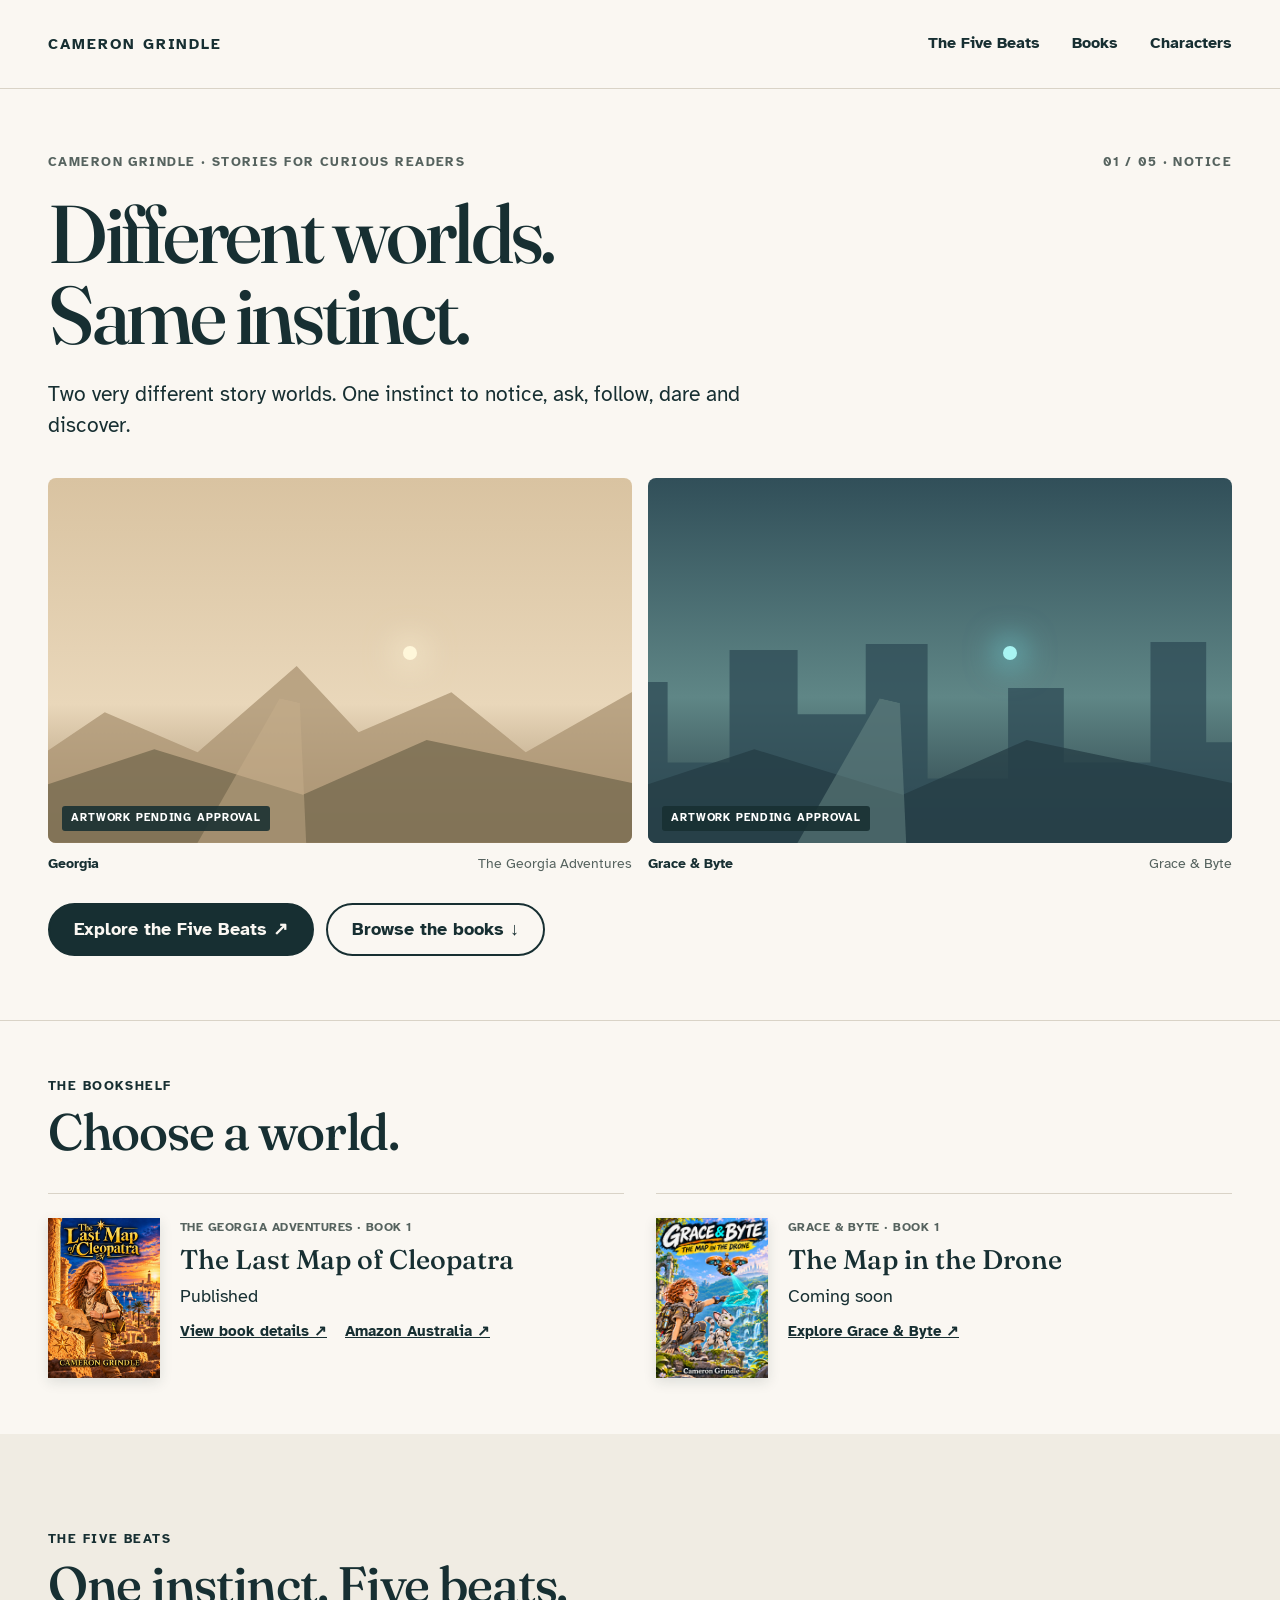
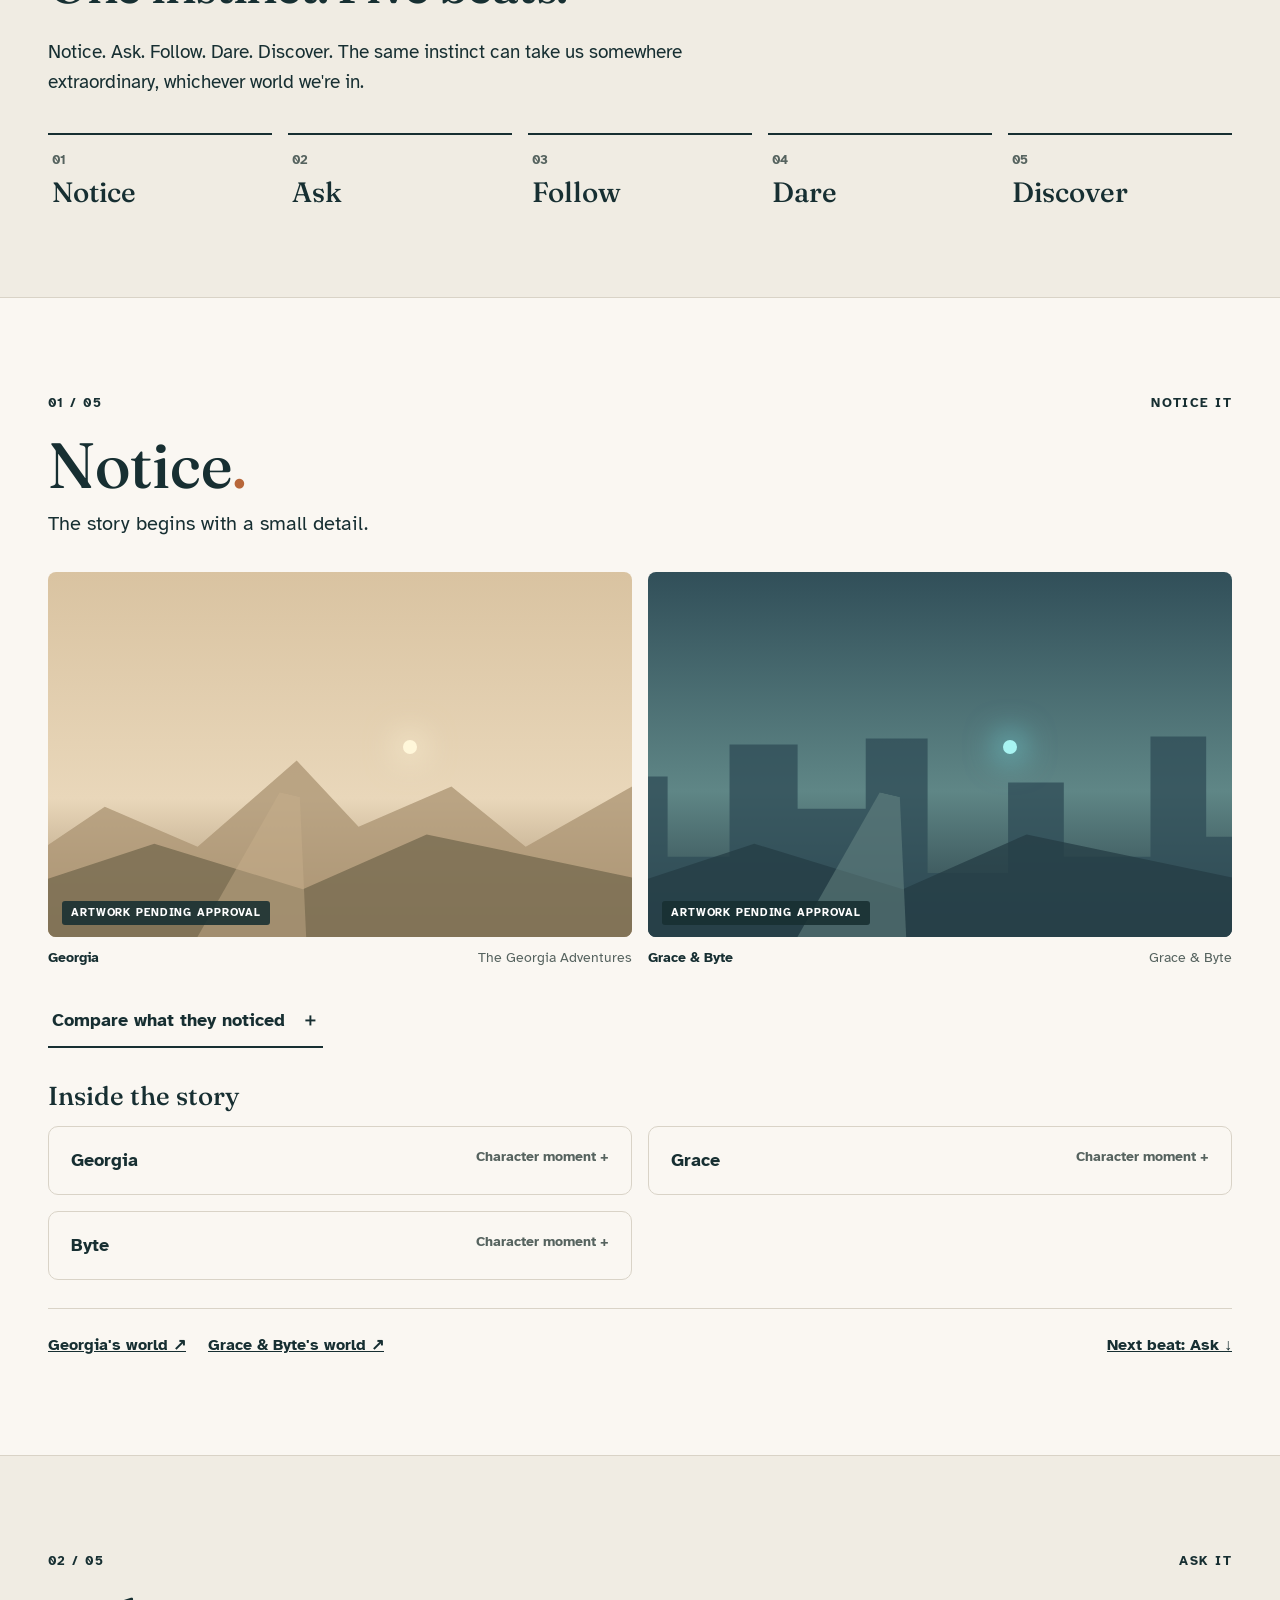
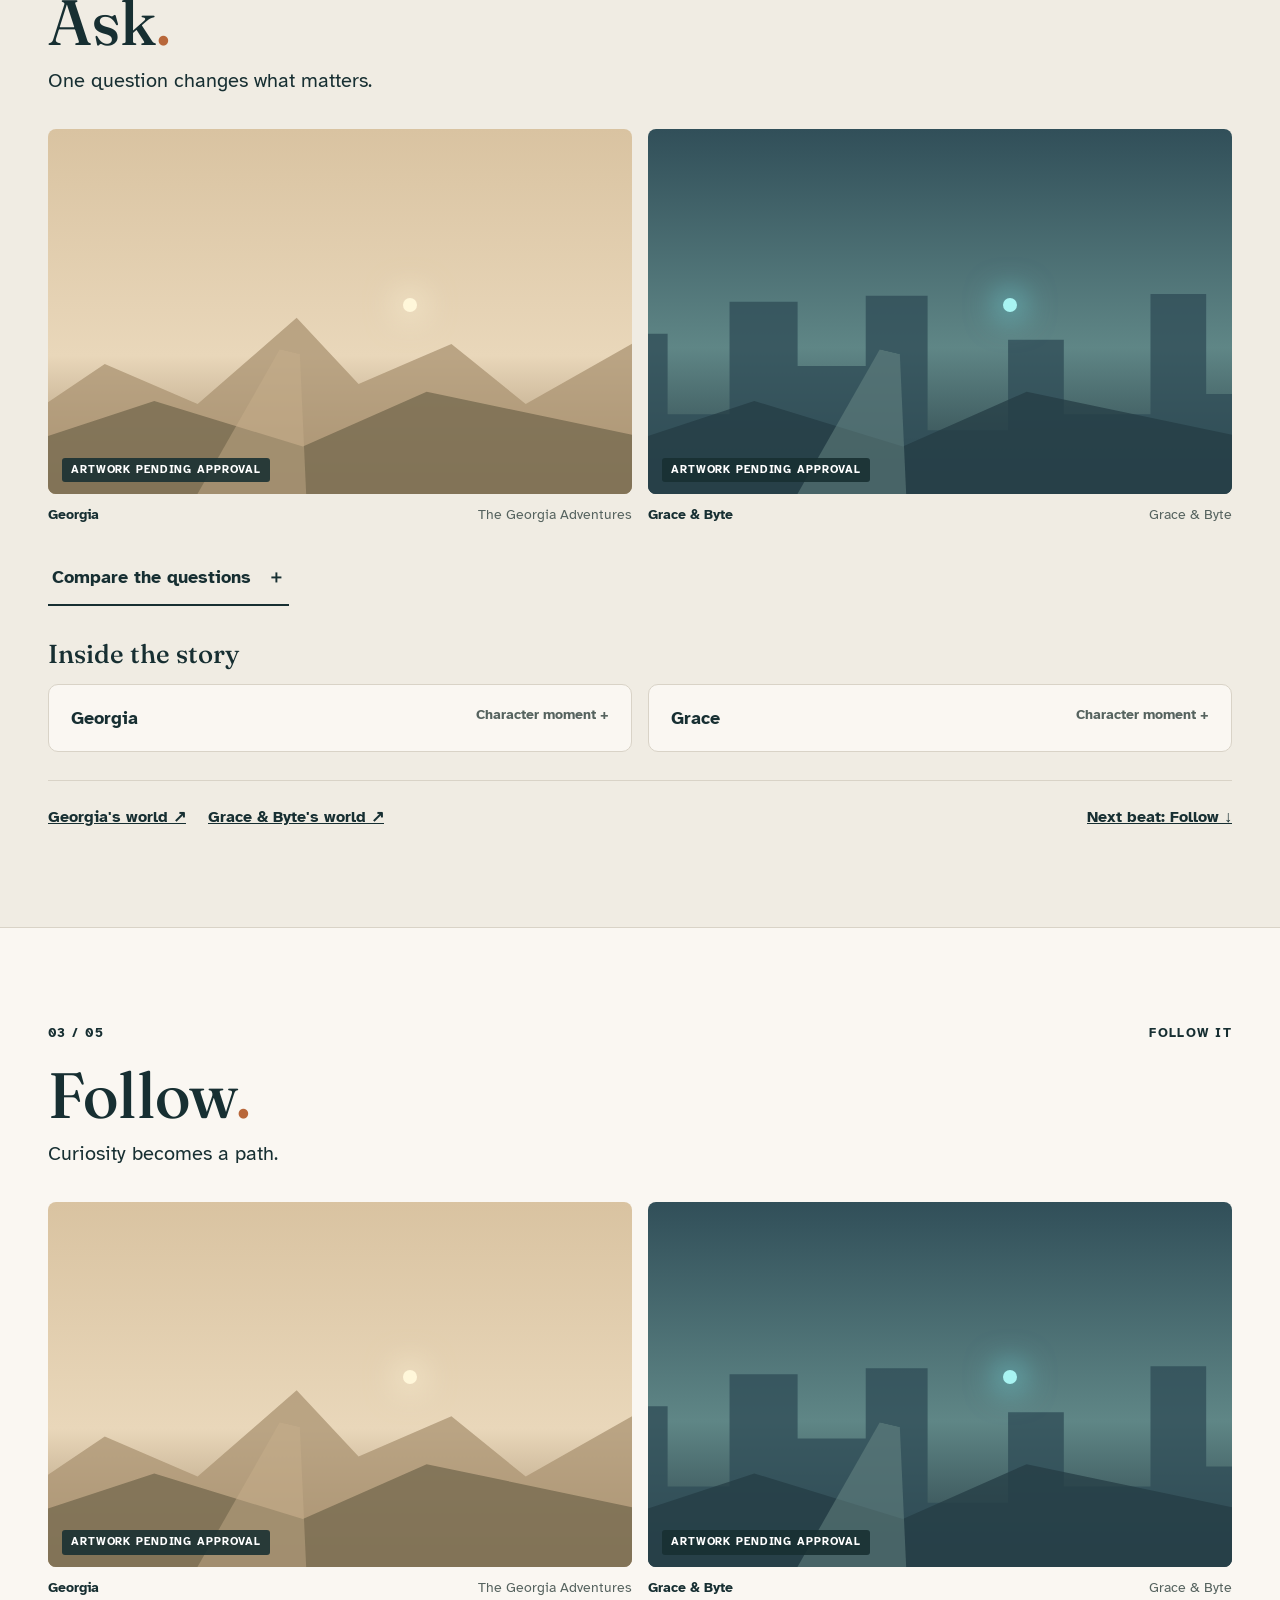
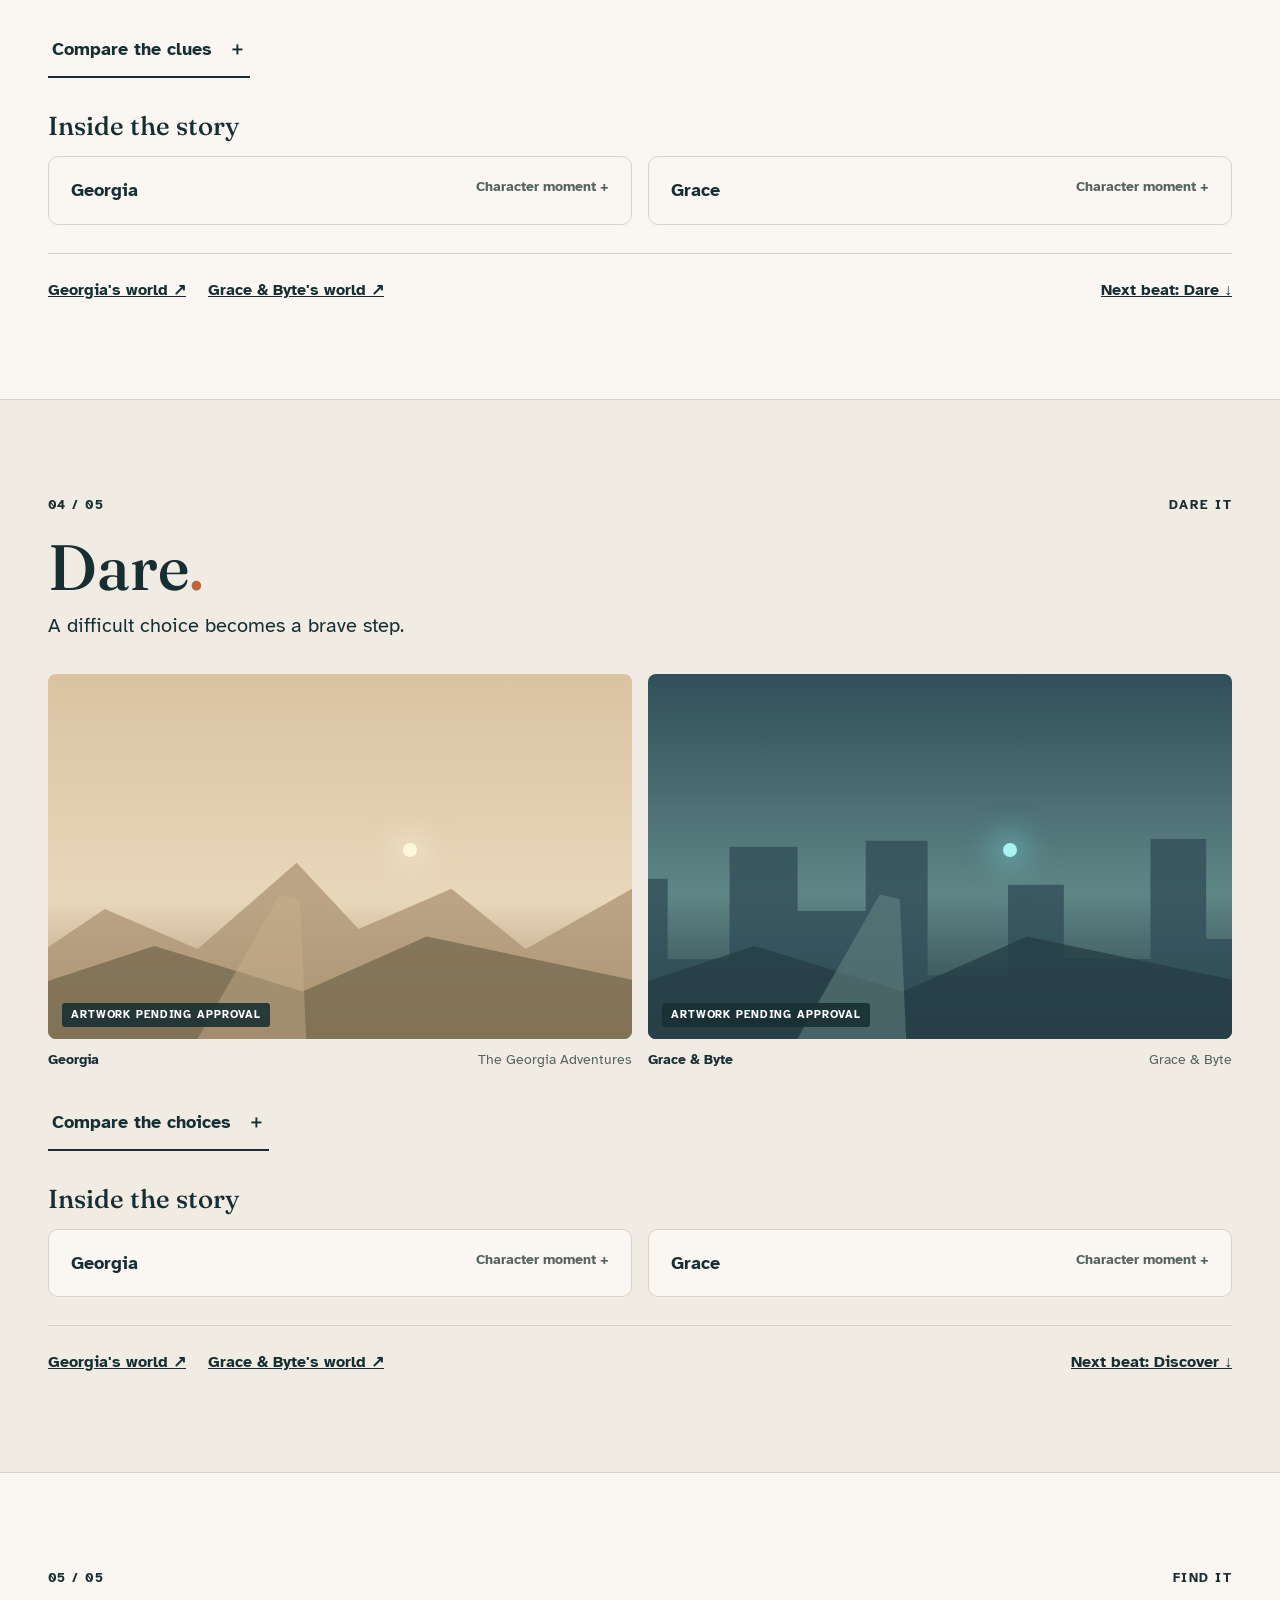
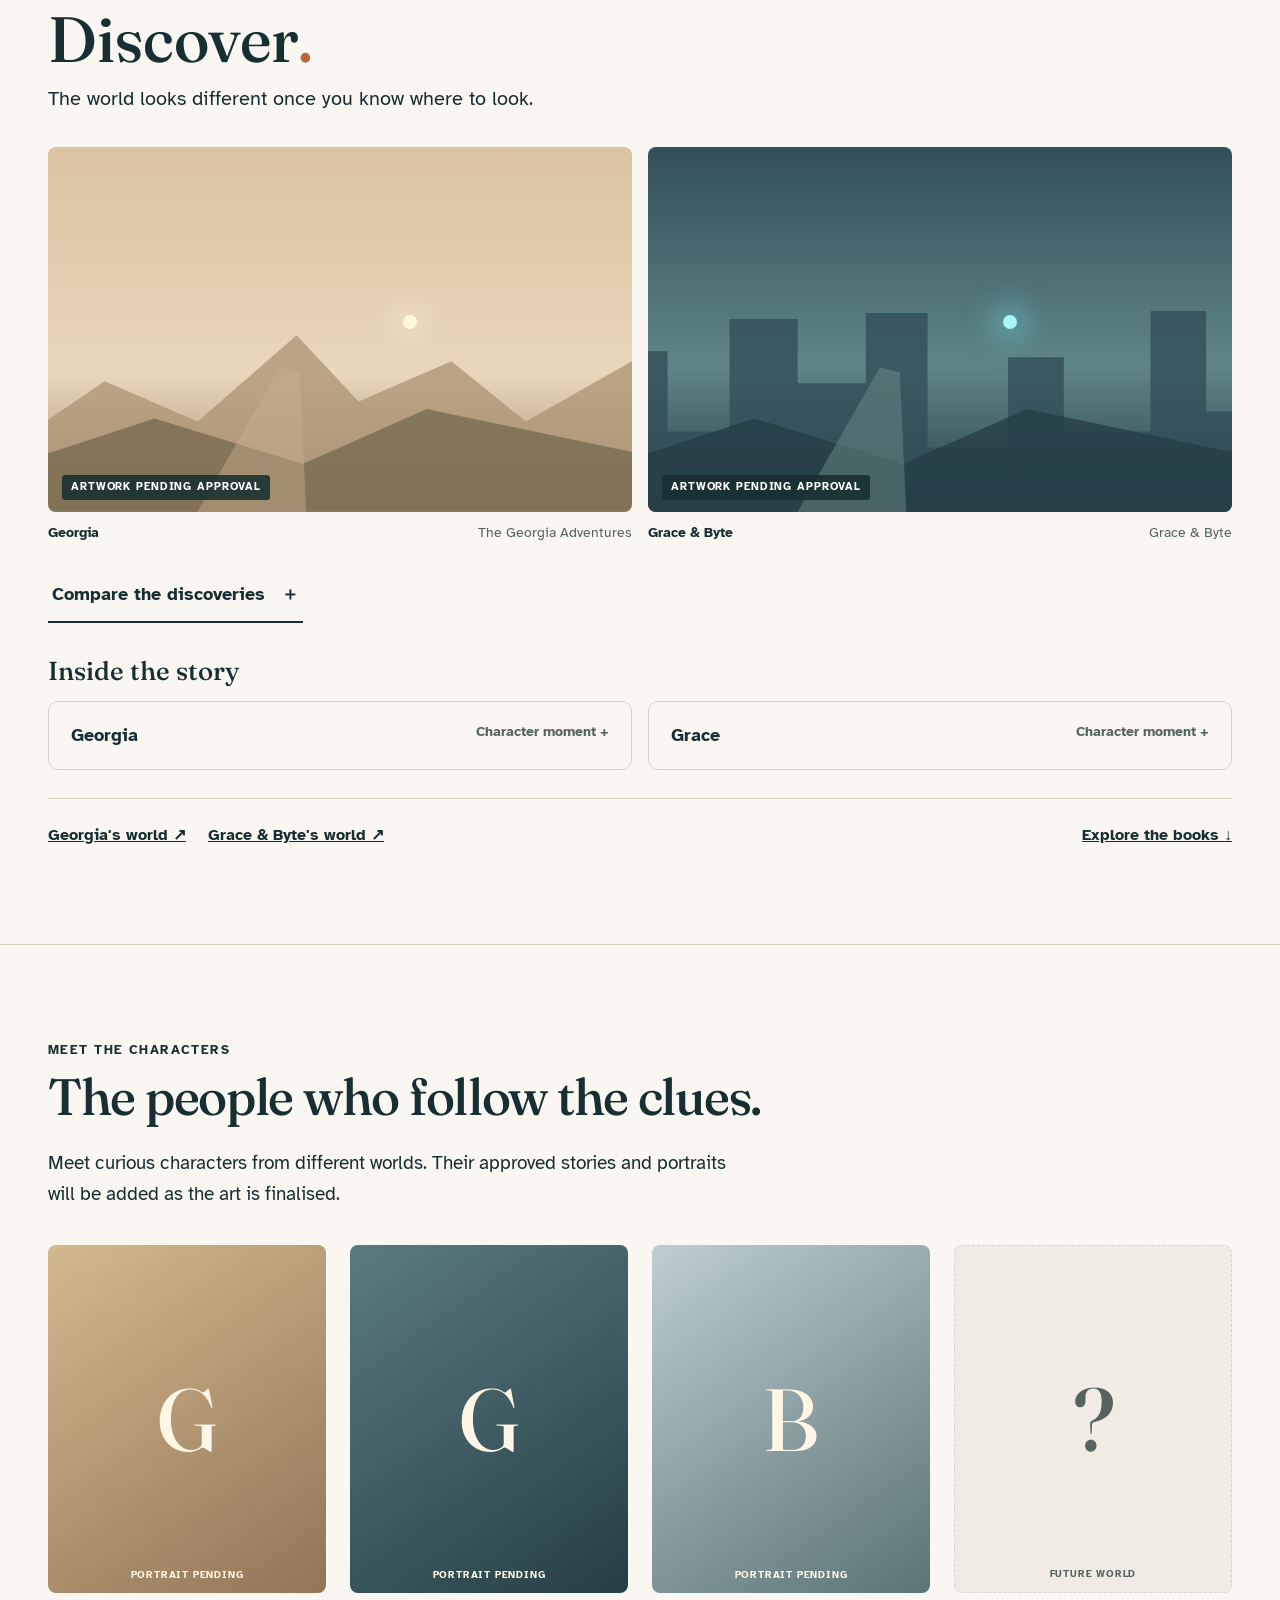
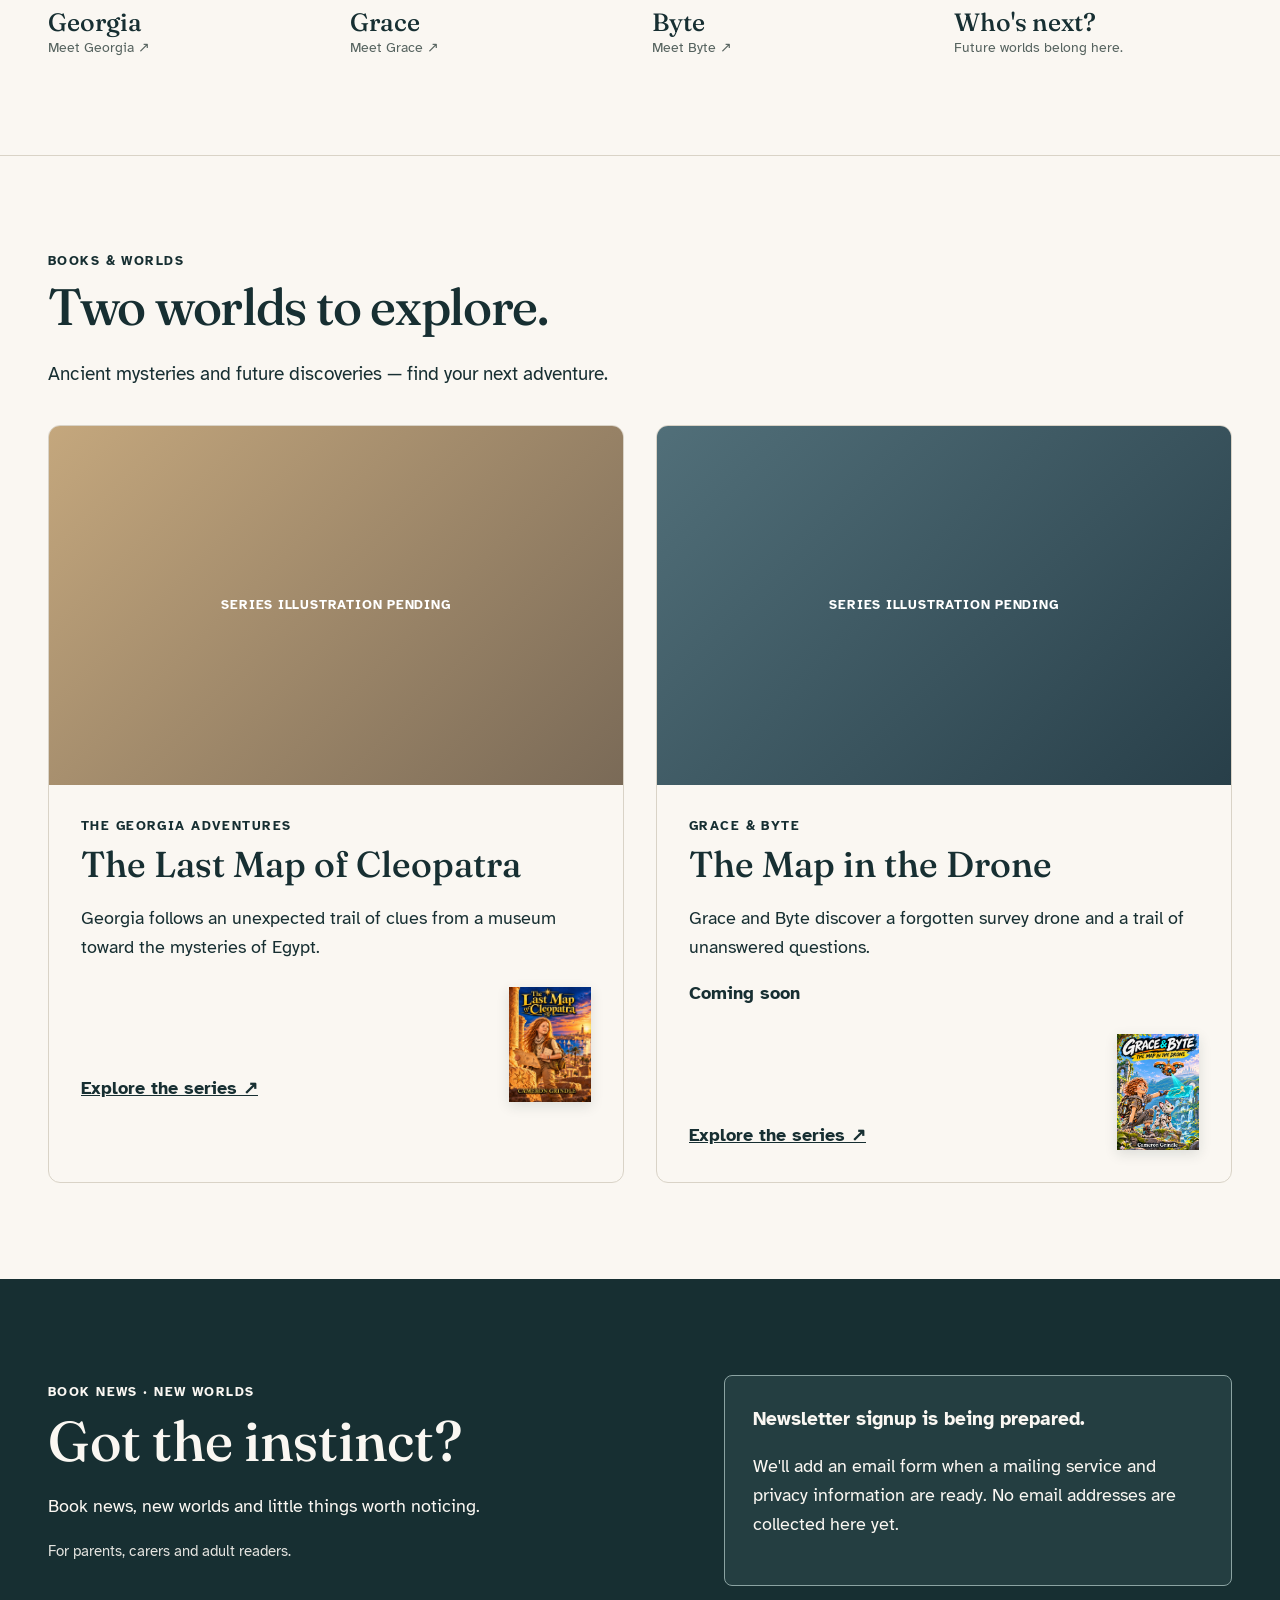
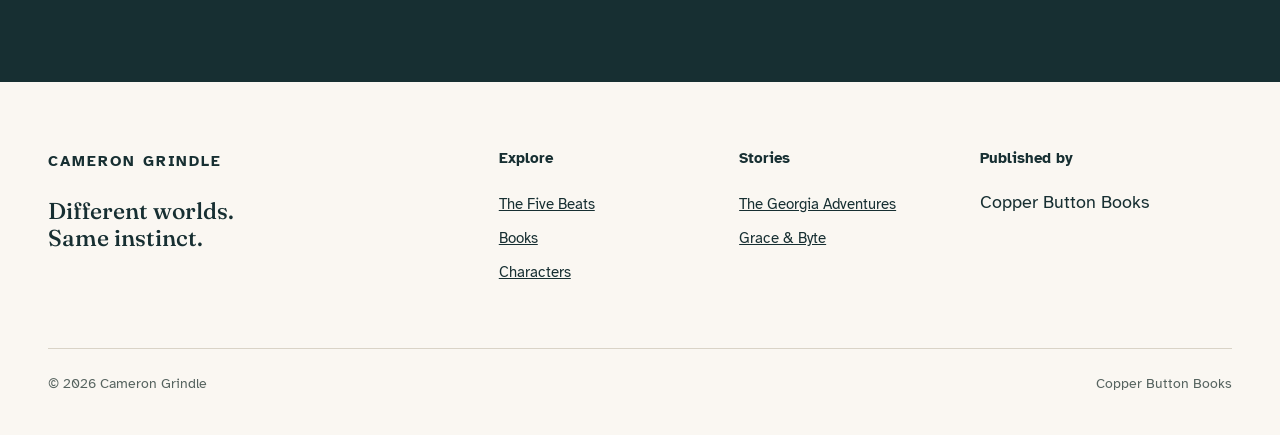
==== index.html @ 6a974efe "Build responsive Five Beats homepage on redesign branch" ====
<!doctype html><html lang="en-AU"><head><meta charset="utf-8"><meta name="viewport" content="width=device-width,initial-scale=1"><meta name="theme-color" content="#FAF7F2"><meta name="description" content="Different worlds. Same instinct. Discover The Georgia Adventures and Grace & Byte, stories by Cameron Grindle."><meta property="og:type" content="website"><meta property="og:title" content="Cameron Grindle | Different worlds. Same instinct."><title>Cameron Grindle — Different worlds. Same instinct.</title><link rel="stylesheet" href="five-beats.css"><script src="five-beats.js" defer></script></head><body><a class="skip" href="#main-content">Skip to main content</a><header class="site-header"><div class="shell header-inner"><a class="brand" href="#top" aria-label="Cameron Grindle — home">CAMERON <strong>GRINDLE</strong></a><nav class="main-nav" aria-label="Primary"><a href="#five-beats">The Five Beats</a><a href="#books-fast-lane">Books</a><a href="#characters">Characters</a></nav><div class="mobile-tools"><a class="books-link" href="#books-fast-lane">Books</a><button class="menu-button" aria-label="Open menu" aria-expanded="false" aria-controls="mobile-nav" type="button"><i aria-hidden="true"></i>Menu</button></div></div><nav id="mobile-nav" class="mobile-nav" aria-label="Mobile primary" hidden><a href="#five-beats">The Five Beats</a><a href="#books-fast-lane">Books</a><a href="#characters">Characters</a><a href="georgia-adventures.html">The Georgia Adventures</a><a href="grace-and-byte.html">Grace &amp; Byte</a></nav></header><main id="main-content">
<section class="hero" id="top"><div class="shell"><p class="hero-overline overline"><span>CAMERON GRINDLE · STORIES FOR CURIOUS READERS</span><span>01 / 05 · NOTICE</span></p><h1><span>Different worlds.</span><span>Same instinct.</span></h1><p class="hero-deck">Two very different story worlds. One instinct to notice, ask, follow, dare and discover.</p><div class="frames"><figure class="frame georgia"><div class="art" role="img" aria-label="Development illustration placeholder for Georgia's historical mystery at the notice beat"><div class="land back"></div><div class="land fore"></div><div class="path"></div><div class="curiosity"></div><i class="focus-marker" aria-hidden="true"></i><span class="pending">ARTWORK PENDING APPROVAL</span></div><figcaption><strong>Georgia</strong><span>The Georgia Adventures</span></figcaption></figure><figure class="frame grace"><div class="art" role="img" aria-label="Development illustration placeholder for Grace and Byte's futuristic adventure at the notice beat"><div class="land back"></div><div class="land fore"></div><div class="path"></div><div class="curiosity"></div><i class="focus-marker" aria-hidden="true"></i><span class="pending">ARTWORK PENDING APPROVAL</span></div><figcaption><strong>Grace &amp; Byte</strong><span>Grace &amp; Byte</span></figcaption></figure></div><div class="hero-buttons"><a class="button primary" href="#five-beats">Explore the Five Beats ↗</a><a class="button secondary" href="#books-fast-lane">Browse the books ↓</a></div></div></section>
<section class="bookshelf" id="books-fast-lane"><div class="shell"><p class="eyebrow">THE BOOKSHELF</p><h2>Choose a world.</h2><div class="quick-grid">
<article class="quick-book"><a href="georgia-adventures.html"><img src="The_Last_Map_of_Cleopatra_Corrected_Front_Cover_Web.jpg" alt="Cover of The Last Map of Cleopatra" loading="eager" width="112" height="160"></a><div><p class="book-meta">THE GEORGIA ADVENTURES · BOOK 1</p><h3>The Last Map of Cleopatra</h3><p>Published</p><div class="quick-links"><a href="georgia-adventures.html">View book details ↗</a><a href="https://www.amazon.com.au/dp/1763934322" target="_blank" rel="noopener noreferrer" aria-label="Find The Last Map of Cleopatra on Amazon Australia (opens in new tab)">Amazon Australia ↗</a></div></div></article>
<article class="quick-book"><a href="grace-and-byte.html"><img src="grace-byte-cover.jpg" alt="Cover of Grace &amp; Byte: The Map in the Drone" loading="eager" width="112" height="160"></a><div><p class="book-meta">GRACE &amp; BYTE · BOOK 1</p><h3>The Map in the Drone</h3><p>Coming soon</p><div class="quick-links"><a href="grace-and-byte.html">Explore Grace &amp; Byte ↗</a></div></div></article>
</div></div></section>
<section class="intro" id="five-beats"><div class="shell"><p class="eyebrow">THE FIVE BEATS</p><h2>One instinct. Five beats.</h2><p class="intro-lead">Notice. Ask. Follow. Dare. Discover. The same instinct can take us somewhere extraordinary, whichever world we're in.</p><nav class="beat-index" aria-label="Jump to a beat"><a href="#beat-notice"><small>01</small><strong>Notice</strong></a><a href="#beat-ask"><small>02</small><strong>Ask</strong></a><a href="#beat-follow"><small>03</small><strong>Follow</strong></a><a href="#beat-dare"><small>04</small><strong>Dare</strong></a><a href="#beat-discover"><small>05</small><strong>Discover</strong></a></nav></div></section>
<section class="beat " id="beat-notice" aria-labelledby="heading-notice"><div class="shell"><div class="beat-overline"><span>01 / 05</span><span>notice it</span></div><h3 id="heading-notice">Notice<em>.</em></h3><p class="beat-lead">The story begins with a small detail.</p><div class="frames"><figure class="frame georgia"><div class="art" role="img" aria-label="Development illustration placeholder for Georgia's historical mystery at the notice beat"><div class="land back"></div><div class="land fore"></div><div class="path"></div><div class="curiosity"></div><i class="focus-marker" aria-hidden="true"></i><span class="pending">ARTWORK PENDING APPROVAL</span></div><figcaption><strong>Georgia</strong><span>The Georgia Adventures</span></figcaption></figure><figure class="frame grace"><div class="art" role="img" aria-label="Development illustration placeholder for Grace and Byte's futuristic adventure at the notice beat"><div class="land back"></div><div class="land fore"></div><div class="path"></div><div class="curiosity"></div><i class="focus-marker" aria-hidden="true"></i><span class="pending">ARTWORK PENDING APPROVAL</span></div><figcaption><strong>Grace &amp; Byte</strong><span>Grace &amp; Byte</span></figcaption></figure></div><button class="compare" type="button" aria-expanded="false" aria-controls="compare-notice">Compare what they noticed <span aria-hidden="true">＋</span></button><div class="comparison" id="compare-notice" hidden><p class="editor-note">Development preview — scene-specific notes will be added only after the illustrations and manuscript details are approved.</p><div class="comparison-cols"><p><b>Georgia:</b> This area will describe her approved observation in the completed illustration.</p><p><b>Grace &amp; Byte:</b> This area will describe the matching moment in the other world.</p></div></div><h4 class="card-subheading">Inside the story</h4><div class="insights"><details id="character-georgia"><summary>Georgia <span>Character moment +</span></summary><p>Approved character voice, question and dialogue will appear here after editorial review.</p><a href="georgia-adventures.html">Explore The Georgia Adventures ↗</a></details><details id="character-grace"><summary>Grace <span>Character moment +</span></summary><p>Approved character voice, question and dialogue will appear here after editorial review.</p><a href="grace-and-byte.html">Explore Grace &amp; Byte ↗</a></details><details id="character-byte"><summary>Byte <span>Character moment +</span></summary><p>Byte's approved character notes will be added here.</p><a href="grace-and-byte.html">Explore Grace &amp; Byte ↗</a></details></div><div class="beat-bottom"><div><a href="georgia-adventures.html">Georgia's world ↗</a><a href="grace-and-byte.html">Grace &amp; Byte's world ↗</a></div><a href="#beat-ask">Next beat: Ask ↓</a></div></div></section>
<section class="beat tinted" id="beat-ask" aria-labelledby="heading-ask"><div class="shell"><div class="beat-overline"><span>02 / 05</span><span>ask it</span></div><h3 id="heading-ask">Ask<em>.</em></h3><p class="beat-lead">One question changes what matters.</p><div class="frames"><figure class="frame georgia"><div class="art" role="img" aria-label="Development illustration placeholder for Georgia's historical mystery at the ask beat"><div class="land back"></div><div class="land fore"></div><div class="path"></div><div class="curiosity"></div><i class="focus-marker" aria-hidden="true"></i><span class="pending">ARTWORK PENDING APPROVAL</span></div><figcaption><strong>Georgia</strong><span>The Georgia Adventures</span></figcaption></figure><figure class="frame grace"><div class="art" role="img" aria-label="Development illustration placeholder for Grace and Byte's futuristic adventure at the ask beat"><div class="land back"></div><div class="land fore"></div><div class="path"></div><div class="curiosity"></div><i class="focus-marker" aria-hidden="true"></i><span class="pending">ARTWORK PENDING APPROVAL</span></div><figcaption><strong>Grace &amp; Byte</strong><span>Grace &amp; Byte</span></figcaption></figure></div><button class="compare" type="button" aria-expanded="false" aria-controls="compare-ask">Compare the questions <span aria-hidden="true">＋</span></button><div class="comparison" id="compare-ask" hidden><p class="editor-note">Development preview — scene-specific notes will be added only after the illustrations and manuscript details are approved.</p><div class="comparison-cols"><p><b>Georgia:</b> This area will describe her approved observation in the completed illustration.</p><p><b>Grace &amp; Byte:</b> This area will describe the matching moment in the other world.</p></div></div><h4 class="card-subheading">Inside the story</h4><div class="insights"><details ><summary>Georgia <span>Character moment +</span></summary><p>Approved character voice, question and dialogue will appear here after editorial review.</p><a href="georgia-adventures.html">Explore The Georgia Adventures ↗</a></details><details ><summary>Grace <span>Character moment +</span></summary><p>Approved character voice, question and dialogue will appear here after editorial review.</p><a href="grace-and-byte.html">Explore Grace &amp; Byte ↗</a></details></div><div class="beat-bottom"><div><a href="georgia-adventures.html">Georgia's world ↗</a><a href="grace-and-byte.html">Grace &amp; Byte's world ↗</a></div><a href="#beat-follow">Next beat: Follow ↓</a></div></div></section>
<section class="beat " id="beat-follow" aria-labelledby="heading-follow"><div class="shell"><div class="beat-overline"><span>03 / 05</span><span>follow it</span></div><h3 id="heading-follow">Follow<em>.</em></h3><p class="beat-lead">Curiosity becomes a path.</p><div class="frames"><figure class="frame georgia"><div class="art" role="img" aria-label="Development illustration placeholder for Georgia's historical mystery at the follow beat"><div class="land back"></div><div class="land fore"></div><div class="path"></div><div class="curiosity"></div><i class="focus-marker" aria-hidden="true"></i><span class="pending">ARTWORK PENDING APPROVAL</span></div><figcaption><strong>Georgia</strong><span>The Georgia Adventures</span></figcaption></figure><figure class="frame grace"><div class="art" role="img" aria-label="Development illustration placeholder for Grace and Byte's futuristic adventure at the follow beat"><div class="land back"></div><div class="land fore"></div><div class="path"></div><div class="curiosity"></div><i class="focus-marker" aria-hidden="true"></i><span class="pending">ARTWORK PENDING APPROVAL</span></div><figcaption><strong>Grace &amp; Byte</strong><span>Grace &amp; Byte</span></figcaption></figure></div><button class="compare" type="button" aria-expanded="false" aria-controls="compare-follow">Compare the clues <span aria-hidden="true">＋</span></button><div class="comparison" id="compare-follow" hidden><p class="editor-note">Development preview — scene-specific notes will be added only after the illustrations and manuscript details are approved.</p><div class="comparison-cols"><p><b>Georgia:</b> This area will describe her approved observation in the completed illustration.</p><p><b>Grace &amp; Byte:</b> This area will describe the matching moment in the other world.</p></div></div><h4 class="card-subheading">Inside the story</h4><div class="insights"><details ><summary>Georgia <span>Character moment +</span></summary><p>Approved character voice, question and dialogue will appear here after editorial review.</p><a href="georgia-adventures.html">Explore The Georgia Adventures ↗</a></details><details ><summary>Grace <span>Character moment +</span></summary><p>Approved character voice, question and dialogue will appear here after editorial review.</p><a href="grace-and-byte.html">Explore Grace &amp; Byte ↗</a></details></div><div class="beat-bottom"><div><a href="georgia-adventures.html">Georgia's world ↗</a><a href="grace-and-byte.html">Grace &amp; Byte's world ↗</a></div><a href="#beat-dare">Next beat: Dare ↓</a></div></div></section>
<section class="beat tinted" id="beat-dare" aria-labelledby="heading-dare"><div class="shell"><div class="beat-overline"><span>04 / 05</span><span>dare it</span></div><h3 id="heading-dare">Dare<em>.</em></h3><p class="beat-lead">A difficult choice becomes a brave step.</p><div class="frames"><figure class="frame georgia"><div class="art" role="img" aria-label="Development illustration placeholder for Georgia's historical mystery at the dare beat"><div class="land back"></div><div class="land fore"></div><div class="path"></div><div class="curiosity"></div><i class="focus-marker" aria-hidden="true"></i><span class="pending">ARTWORK PENDING APPROVAL</span></div><figcaption><strong>Georgia</strong><span>The Georgia Adventures</span></figcaption></figure><figure class="frame grace"><div class="art" role="img" aria-label="Development illustration placeholder for Grace and Byte's futuristic adventure at the dare beat"><div class="land back"></div><div class="land fore"></div><div class="path"></div><div class="curiosity"></div><i class="focus-marker" aria-hidden="true"></i><span class="pending">ARTWORK PENDING APPROVAL</span></div><figcaption><strong>Grace &amp; Byte</strong><span>Grace &amp; Byte</span></figcaption></figure></div><button class="compare" type="button" aria-expanded="false" aria-controls="compare-dare">Compare the choices <span aria-hidden="true">＋</span></button><div class="comparison" id="compare-dare" hidden><p class="editor-note">Development preview — scene-specific notes will be added only after the illustrations and manuscript details are approved.</p><div class="comparison-cols"><p><b>Georgia:</b> This area will describe her approved observation in the completed illustration.</p><p><b>Grace &amp; Byte:</b> This area will describe the matching moment in the other world.</p></div></div><h4 class="card-subheading">Inside the story</h4><div class="insights"><details ><summary>Georgia <span>Character moment +</span></summary><p>Approved character voice, question and dialogue will appear here after editorial review.</p><a href="georgia-adventures.html">Explore The Georgia Adventures ↗</a></details><details ><summary>Grace <span>Character moment +</span></summary><p>Approved character voice, question and dialogue will appear here after editorial review.</p><a href="grace-and-byte.html">Explore Grace &amp; Byte ↗</a></details></div><div class="beat-bottom"><div><a href="georgia-adventures.html">Georgia's world ↗</a><a href="grace-and-byte.html">Grace &amp; Byte's world ↗</a></div><a href="#beat-discover">Next beat: Discover ↓</a></div></div></section>
<section class="beat " id="beat-discover" aria-labelledby="heading-discover"><div class="shell"><div class="beat-overline"><span>05 / 05</span><span>find it</span></div><h3 id="heading-discover">Discover<em>.</em></h3><p class="beat-lead">The world looks different once you know where to look.</p><div class="frames"><figure class="frame georgia"><div class="art" role="img" aria-label="Development illustration placeholder for Georgia's historical mystery at the discover beat"><div class="land back"></div><div class="land fore"></div><div class="path"></div><div class="curiosity"></div><i class="focus-marker" aria-hidden="true"></i><span class="pending">ARTWORK PENDING APPROVAL</span></div><figcaption><strong>Georgia</strong><span>The Georgia Adventures</span></figcaption></figure><figure class="frame grace"><div class="art" role="img" aria-label="Development illustration placeholder for Grace and Byte's futuristic adventure at the discover beat"><div class="land back"></div><div class="land fore"></div><div class="path"></div><div class="curiosity"></div><i class="focus-marker" aria-hidden="true"></i><span class="pending">ARTWORK PENDING APPROVAL</span></div><figcaption><strong>Grace &amp; Byte</strong><span>Grace &amp; Byte</span></figcaption></figure></div><button class="compare" type="button" aria-expanded="false" aria-controls="compare-discover">Compare the discoveries <span aria-hidden="true">＋</span></button><div class="comparison" id="compare-discover" hidden><p class="editor-note">Development preview — scene-specific notes will be added only after the illustrations and manuscript details are approved.</p><div class="comparison-cols"><p><b>Georgia:</b> This area will describe her approved observation in the completed illustration.</p><p><b>Grace &amp; Byte:</b> This area will describe the matching moment in the other world.</p></div></div><h4 class="card-subheading">Inside the story</h4><div class="insights"><details ><summary>Georgia <span>Character moment +</span></summary><p>Approved character voice, question and dialogue will appear here after editorial review.</p><a href="georgia-adventures.html">Explore The Georgia Adventures ↗</a></details><details ><summary>Grace <span>Character moment +</span></summary><p>Approved character voice, question and dialogue will appear here after editorial review.</p><a href="grace-and-byte.html">Explore Grace &amp; Byte ↗</a></details></div><div class="beat-bottom"><div><a href="georgia-adventures.html">Georgia's world ↗</a><a href="grace-and-byte.html">Grace &amp; Byte's world ↗</a></div><a href="#books">Explore the books ↓</a></div></div></section>
<section class="characters" id="characters"><div class="shell"><p class="eyebrow">MEET THE CHARACTERS</p><h2>The people who follow the clues.</h2><p class="section-deck">Meet curious characters from different worlds. Their approved stories and portraits will be added as the art is finalised.</p><div class="character-grid"><a class="character-tile georgia-tile" href="#character-georgia"><div class="portrait" aria-hidden="true">G</div><strong>Georgia</strong><small>Meet Georgia ↗</small></a><a class="character-tile grace-tile" href="#character-grace"><div class="portrait" aria-hidden="true">G</div><strong>Grace</strong><small>Meet Grace ↗</small></a><a class="character-tile byte-tile" href="#character-byte"><div class="portrait" aria-hidden="true">B</div><strong>Byte</strong><small>Meet Byte ↗</small></a><div class="character-tile future-tile"><div class="portrait" aria-hidden="true">?</div><strong>Who's next?</strong><small>Future worlds belong here.</small></div></div></div></section>
<section class="library" id="books"><div class="shell"><p class="eyebrow">BOOKS &amp; WORLDS</p><h2>Two worlds to explore.</h2><p class="section-deck">Ancient mysteries and future discoveries — find your next adventure.</p><div class="library-grid"><article class="series" id="series-georgia"><div class="series-art">SERIES ILLUSTRATION PENDING</div><div class="series-body"><p class="eyebrow">THE GEORGIA ADVENTURES</p><h3>The Last Map of Cleopatra</h3><p>Georgia follows an unexpected trail of clues from a museum toward the mysteries of Egypt.</p><div class="series-bottom"><a href="georgia-adventures.html">Explore the series ↗</a><img src="The_Last_Map_of_Cleopatra_Corrected_Front_Cover_Web.jpg" alt="" width="82" loading="lazy"></div></div></article><article class="series grace-series" id="series-grace-byte"><div class="series-art">SERIES ILLUSTRATION PENDING</div><div class="series-body"><p class="eyebrow">GRACE &amp; BYTE</p><h3>The Map in the Drone</h3><p>Grace and Byte discover a forgotten survey drone and a trail of unanswered questions.</p><p><strong>Coming soon</strong></p><div class="series-bottom"><a href="grace-and-byte.html">Explore the series ↗</a><img src="grace-byte-cover.jpg" alt="" width="82" loading="lazy"></div></div></article></div></div></section>
<section class="newsletter" id="newsletter"><div class="shell newsletter-grid"><div><p class="eyebrow">BOOK NEWS · NEW WORLDS</p><h2>Got the instinct?</h2><p>Book news, new worlds and little things worth noticing.</p><p class="audience">For parents, carers and adult readers.</p></div><div class="newsletter-pending"><strong>Newsletter signup is being prepared.</strong><p>We'll add an email form when a mailing service and privacy information are ready. No email addresses are collected here yet.</p></div></div></section></main><footer class="site-footer"><div class="shell"><div class="footer-grid"><div class="footer-brand"><a class="brand" href="#top">CAMERON <strong>GRINDLE</strong></a><p>Different worlds.<br>Same instinct.</p></div><nav aria-label="Explore"><h2>Explore</h2><a href="#five-beats">The Five Beats</a><a href="#books-fast-lane">Books</a><a href="#characters">Characters</a></nav><nav aria-label="Series"><h2>Stories</h2><a href="georgia-adventures.html">The Georgia Adventures</a><a href="grace-and-byte.html">Grace &amp; Byte</a></nav><div><h2>Published by</h2><p>Copper Button Books</p></div></div><div class="footer-small"><span>© <span id="year">2026</span> Cameron Grindle</span><span>Copper Button Books</span></div></div></footer></body></html>
---- five-beats.css ----
@import url('https://fonts.googleapis.com/css2?family=Atkinson+Hyperlegible:wght@400;700&family=Fraunces:opsz,wght@9..144,400;9..144,500;9..144,600&display=swap');
:root{--paper:#FAF7F2;--ink:#172F32;--stone:#D9D3C7;--quiet:#56635F;--copper:#B8673A;--tint:#F0ECE3;--serif:'Fraunces',Georgia,serif;--sans:'Atkinson Hyperlegible',Arial,sans-serif}*{box-sizing:border-box}html{scroll-padding-top:100px}body{margin:0;background:var(--paper);color:var(--ink);font:18px/1.6 var(--sans);overflow-wrap:break-word}a{color:inherit}a:hover{text-decoration-thickness:2px}button,input{font:inherit}button{cursor:pointer}a:focus-visible,button:focus-visible,summary:focus-visible{outline:3px solid var(--copper);outline-offset:4px}section,[id^="character-"]{scroll-margin-top:105px}.shell{max-width:1280px;width:calc(100% - 96px);margin-inline:auto}.skip{position:absolute;z-index:500;top:-100px;left:16px;background:var(--ink);color:var(--paper);padding:12px 20px}.skip:focus{top:12px}.site-header{position:sticky;top:0;z-index:200;background:rgba(250,247,242,.98);border-bottom:1px solid var(--stone)}.header-inner{height:88px;display:flex;align-items:center;justify-content:space-between;gap:16px}.brand{font-size:15px;letter-spacing:.13em;text-decoration:none;font-weight:700;white-space:nowrap}.main-nav,.mobile-tools{display:flex;align-items:center;gap:32px}.main-nav a,.mobile-tools a{font-size:16px;font-weight:700;text-decoration:none}.main-nav a:hover,.mobile-tools a:hover{text-decoration:underline}.mobile-tools,.mobile-nav{display:none}.eyebrow,.overline,.beat-overline,.book-meta{font:700 13px/1.5 var(--sans);letter-spacing:.11em;text-transform:uppercase}.hero{padding:64px 0}.hero-overline{display:flex;justify-content:space-between;gap:20px;color:var(--quiet);margin:0 0 20px}.hero h1{font:500 clamp(48px,6.4vw,92px)/.99 var(--serif);letter-spacing:-.04em;max-width:980px;margin:0}.hero h1 span{display:block}.hero-deck{font-size:21px;max-width:740px;margin:24px 0 36px;line-height:1.5}.frames{display:grid;grid-template-columns:repeat(2,minmax(0,1fr));gap:16px}.frame{margin:0;min-width:0}.art{position:relative;isolation:isolate;overflow:hidden;aspect-ratio:16/10;border-radius:8px;background:linear-gradient(#d9c3a1,#e9d7ba 62%,#9f8868);}.grace .art{background:linear-gradient(#314f59,#5f8686 60%,#293e45)}.art .land{position:absolute;left:-3%;width:106%;bottom:0;clip-path:polygon(0 60%,12% 35%,27% 55%,43% 12%,53% 45%,68% 25%,80% 55%,100% 20%,100% 100%,0 100%)}.art .back{height:55%;background:#ad9775;opacity:.78}.art .fore{height:32%;background:#75684e;opacity:.75;clip-path:polygon(0 55%,20% 20%,44% 59%,64% 12%,100% 52%,100% 100%,0 100%)}.grace .art .back{background:#304e58;clip-path:polygon(0 20%,6% 20%,6% 60%,16% 60%,16% 4%,27% 4%,27% 36%,38% 36%,38% 1%,48% 1%,48% 68%,61% 68%,61% 23%,70% 23%,70% 60%,84% 60%,84% 0,93% 0,93% 50%,100% 50%,100% 100%,0 100%)}.grace .art .fore{background:#243c44}.art .path{position:absolute;width:27%;height:65%;left:23%;bottom:-25%;background:#c7af8d;transform:rotate(13deg);clip-path:polygon(45% 0,58% 0,100% 100%,0 100%);opacity:.45}.grace .art .path{background:#72918d}.art .curiosity{position:absolute;left:62%;top:48%;width:2.4%;aspect-ratio:1;border-radius:50%;transform:translate(-50%,-50%);background:#fff7da;box-shadow:0 0 30px 8px rgba(255,247,218,.55)}.grace .art .curiosity{background:#a8f4f2;box-shadow:0 0 30px 8px rgba(119,232,239,.55)}.art .focus-marker{display:none;position:absolute;width:52px;aspect-ratio:1;border:3px solid #fff;border-radius:50%;left:62%;top:48%;transform:translate(-50%,-50%);box-shadow:0 0 0 2px var(--ink);pointer-events:none}.frames.is-comparing .focus-marker{display:block}.pending{position:absolute;bottom:12px;left:14px;background:rgba(23,47,50,.88);color:#fff;padding:4px 9px;border-radius:3px;font:700 11px/1.5 var(--sans);letter-spacing:.08em}.frame figcaption{display:flex;justify-content:space-between;gap:12px;padding:10px 0 0;font-size:14px}.frame figcaption span{color:var(--quiet)}.hero-buttons{display:flex;flex-wrap:wrap;gap:12px;margin-top:28px}.button{display:inline-flex;justify-content:center;align-items:center;gap:18px;min-height:52px;padding:10px 24px;text-decoration:none;font-weight:700;border-radius:100px;border:2px solid var(--ink)}.button.primary{background:var(--ink);color:var(--paper)}.button.secondary{background:transparent}.button:hover{transform:translateY(-2px)}.bookshelf{border-top:1px solid var(--stone);padding:56px 0}.eyebrow{margin:0 0 8px}.bookshelf h2,.intro h2,.characters h2,.library h2{font:500 clamp(34px,4vw,56px)/1.1 var(--serif);letter-spacing:-.025em;margin:0 0 32px}.quick-grid{display:grid;grid-template-columns:1fr 1fr;gap:32px}.quick-book{display:flex;gap:20px;padding-top:24px;border-top:1px solid var(--stone);min-width:0}.quick-book img{display:block;width:112px;height:160px;object-fit:cover;flex:none;box-shadow:0 4px 12px #172f3220}.quick-book h3{font:500 27px/1.15 var(--serif);margin:4px 0 7px}.quick-book .book-meta{color:var(--quiet);letter-spacing:.04em;font-size:12px}.quick-book p{margin:0 0 8px}.quick-book a{font-size:15px;font-weight:700}.quick-links{display:flex;gap:10px 18px;flex-wrap:wrap}.intro{padding:96px 0 72px;background:var(--tint)}.intro .intro-lead,.section-deck{max-width:700px;font-size:19px;margin:-9px 0 36px}.beat-index{display:grid;grid-template-columns:repeat(5,1fr);gap:16px}.beat-index a{border-top:2px solid var(--ink);padding:15px 4px;display:flex;gap:4px;flex-direction:column;text-decoration:none;font-weight:700;min-height:92px}.beat-index a:hover{border-color:var(--copper)}.beat-index small{font-size:13px;color:var(--quiet)}.beat-index strong{font:500 28px var(--serif)}.beat{padding:96px 0;border-top:1px solid var(--stone)}.beat.tinted{background:var(--tint)}.beat-overline{display:flex;justify-content:space-between;gap:16px}.beat h3{font:500 clamp(44px,5vw,72px)/1.1 var(--serif);margin:16px 0 8px}.beat h3 em{color:var(--copper);font-style:normal}.beat-lead{font-size:20px;margin:0 0 32px;max-width:660px}.compare{display:flex;justify-content:space-between;align-items:center;gap:16px;margin-top:24px;padding:12px 4px;border:0;border-bottom:2px solid var(--ink);background:none;color:var(--ink);font-weight:700;min-height:52px}.comparison{padding:20px 24px;border:1px solid var(--stone);background:var(--paper);margin-top:16px}.comparison-cols{display:grid;grid-template-columns:1fr 1fr;gap:24px}.editor-note{font-size:14px;color:var(--quiet);margin:0 0 8px}.card-subheading{margin:32px 0 14px;font:500 26px var(--serif)}.insights{display:grid;grid-template-columns:repeat(2,minmax(0,1fr));gap:16px}.insights details{border:1px solid var(--stone);background:var(--paper);border-radius:10px;min-width:0}.insights summary{cursor:pointer;padding:19px 22px;font-weight:700;display:flex;gap:20px;justify-content:space-between;min-height:64px}.insights summary span{font-size:14px;color:var(--quiet);text-align:right}.insights details p,.insights details a{margin:0 22px 16px;font-size:16px}.beat-bottom{border-top:1px solid var(--stone);display:flex;align-items:center;justify-content:space-between;gap:24px;margin-top:28px;padding-top:24px}.beat-bottom a{font-size:16px;font-weight:700}.beat-bottom>div{display:flex;gap:22px;flex-wrap:wrap}.characters,.library{padding:96px 0;border-top:1px solid var(--stone)}.character-grid{display:grid;grid-template-columns:repeat(4,minmax(0,1fr));gap:24px}.character-tile{text-decoration:none;display:flex;flex-direction:column;min-width:0}.character-tile .portrait{aspect-ratio:4/5;border-radius:8px;display:grid;place-items:center;background:linear-gradient(145deg,#d4b88e,#927557);font:500 88px var(--serif);color:#fff6e6;position:relative}.character-tile.grace-tile .portrait{background:linear-gradient(145deg,#597b80,#263e45)}.character-tile.byte-tile .portrait{background:linear-gradient(145deg,#becdd0,#5b7476)}.character-tile.future-tile .portrait{background:var(--tint);color:var(--quiet);border:1px dashed var(--stone)}.portrait:after{content:'PORTRAIT PENDING';position:absolute;bottom:12px;left:10px;right:10px;text-align:center;font:700 10px var(--sans);letter-spacing:.08em}.future-tile .portrait:after{content:'FUTURE WORLD'}.character-tile strong{font:500 25px var(--serif);margin-top:14px}.character-tile small{font-size:14px;color:var(--quiet)}.library-grid{display:grid;grid-template-columns:repeat(2,minmax(0,1fr));gap:32px}.series{border:1px solid var(--stone);border-radius:12px;overflow:hidden}.series .series-art{aspect-ratio:16/10;display:grid;place-items:center;background:linear-gradient(135deg,#c4a77d,#7a6a57);color:#fff;letter-spacing:.06em;font-weight:700;font-size:13px}.series.grace-series .series-art{background:linear-gradient(135deg,#516f79,#283f49)}.series-body{padding:32px}.series h3{font:500 36px/1.15 var(--serif);margin:5px 0 14px}.series-body p{max-width:55ch}.series-bottom{display:flex;align-items:flex-end;justify-content:space-between;gap:20px;margin-top:26px}.series-bottom a{font-weight:700}.series-bottom img{width:82px;height:auto;box-shadow:0 4px 12px #172f3220}.newsletter{background:var(--ink);color:var(--paper);padding:96px 0}.newsletter-grid{display:grid;grid-template-columns:1.1fr .9fr;gap:56px;align-items:center}.newsletter h2{font:500 clamp(38px,4.5vw,56px)/1.1 var(--serif);margin:8px 0 20px}.newsletter p{max-width:560px}.newsletter .audience{font-size:15px;opacity:.9}.newsletter-pending{border:1px solid #8ba3a2;padding:28px;border-radius:8px;background:#243e41}.newsletter-pending strong{font-size:19px}.site-footer{padding:64px 0 40px}.footer-grid{display:grid;grid-template-columns:2fr 1fr 1fr 1.2fr;gap:30px}.footer-grid h2{font-size:15px;margin:0 0 12px}.footer-grid nav{display:flex;flex-direction:column;align-items:flex-start;gap:10px}.footer-grid nav a{font-size:15px}.footer-brand p{font:500 23px/1.2 var(--serif)}.footer-small{border-top:1px solid var(--stone);margin-top:64px;padding-top:24px;display:flex;justify-content:space-between;gap:12px;font-size:14px;color:var(--quiet)}
@media(max-width:1023px){.shell{width:calc(100% - 64px)}.quick-grid,.library-grid{gap:24px}.hero h1{font-size:clamp(56px,7vw,76px)}.character-grid{gap:16px}.footer-grid{grid-template-columns:repeat(2,1fr)}}@media(max-width:767px){html{scroll-padding-top:80px}.shell{width:calc(100% - 32px)}.header-inner{height:64px}.brand{font-size:12px;letter-spacing:.07em}.main-nav{display:none}.mobile-tools{display:flex;gap:12px}.mobile-tools a{font-size:15px}.menu-button{min-width:44px;min-height:44px;background:transparent;border:0;display:flex;gap:6px;align-items:center;justify-content:center;font-size:15px;font-weight:700;color:var(--ink)}.menu-button i{width:18px;height:13px;border-top:2px solid var(--ink);border-bottom:2px solid var(--ink);position:relative}.menu-button i:after{content:'';position:absolute;top:4px;left:0;right:0;border-top:2px solid var(--ink)}.mobile-nav:not([hidden]){display:flex;flex-direction:column;padding:8px 16px 16px;border-top:1px solid var(--stone);background:var(--paper)}.mobile-nav a{padding:12px 0;min-height:48px;font-weight:700;text-decoration:none;border-bottom:1px solid var(--stone)}.hero{padding:36px 0 48px}.hero-overline span:last-child{display:none}.hero h1{font-size:clamp(40px,11vw,56px)}.hero-deck{font-size:19px;margin:22px 0 28px}.frames,.quick-grid,.library-grid,.comparison-cols,.newsletter-grid{grid-template-columns:1fr}.frames{gap:12px}.frame figcaption{font-size:13px}.hero-buttons{display:flex;flex-direction:column}.button{width:100%}.bookshelf{padding:48px 0 56px}.bookshelf h2,.intro h2,.characters h2,.library h2{font-size:36px}.quick-grid{gap:24px}.quick-book img{width:88px;height:126px}.quick-book{gap:16px}.quick-book h3{font-size:23px}.intro{padding:64px 0}.beat-index{grid-template-columns:repeat(2,1fr);gap:12px}.beat-index a{min-height:72px}.beat-index strong{font-size:23px}.beat{padding:64px 0}.beat h3{font-size:44px}.beat-lead{font-size:18px}.insights{grid-template-columns:1fr}.beat-bottom{flex-direction:column;align-items:stretch}.beat-bottom>a{display:block;text-align:center;border:1px solid var(--ink);border-radius:40px;padding:12px}.characters,.library{padding:64px 0}.character-grid{grid-template-columns:repeat(2,minmax(0,1fr));gap:16px}.character-tile .portrait{font-size:64px}.series-body{padding:24px}.series h3{font-size:30px}.newsletter{padding:64px 0}.newsletter-grid{gap:24px}.footer-grid{gap:32px}.footer-small{margin-top:40px;flex-direction:column}}@media(max-width:359px){.brand{font-size:11px}.mobile-tools .books-link{display:none}.quick-book img{width:72px;height:104px}.quick-book h3{font-size:21px}.book-meta{font-size:11px}}@media(prefers-reduced-motion:no-preference){.button{transition:transform .18s}.art{transition:filter .25s}.frame:hover .art{filter:brightness(1.035)}}@media(prefers-reduced-motion:reduce){*,*:before,*:after{scroll-behavior:auto!important;transition:none!important;animation:none!important}}
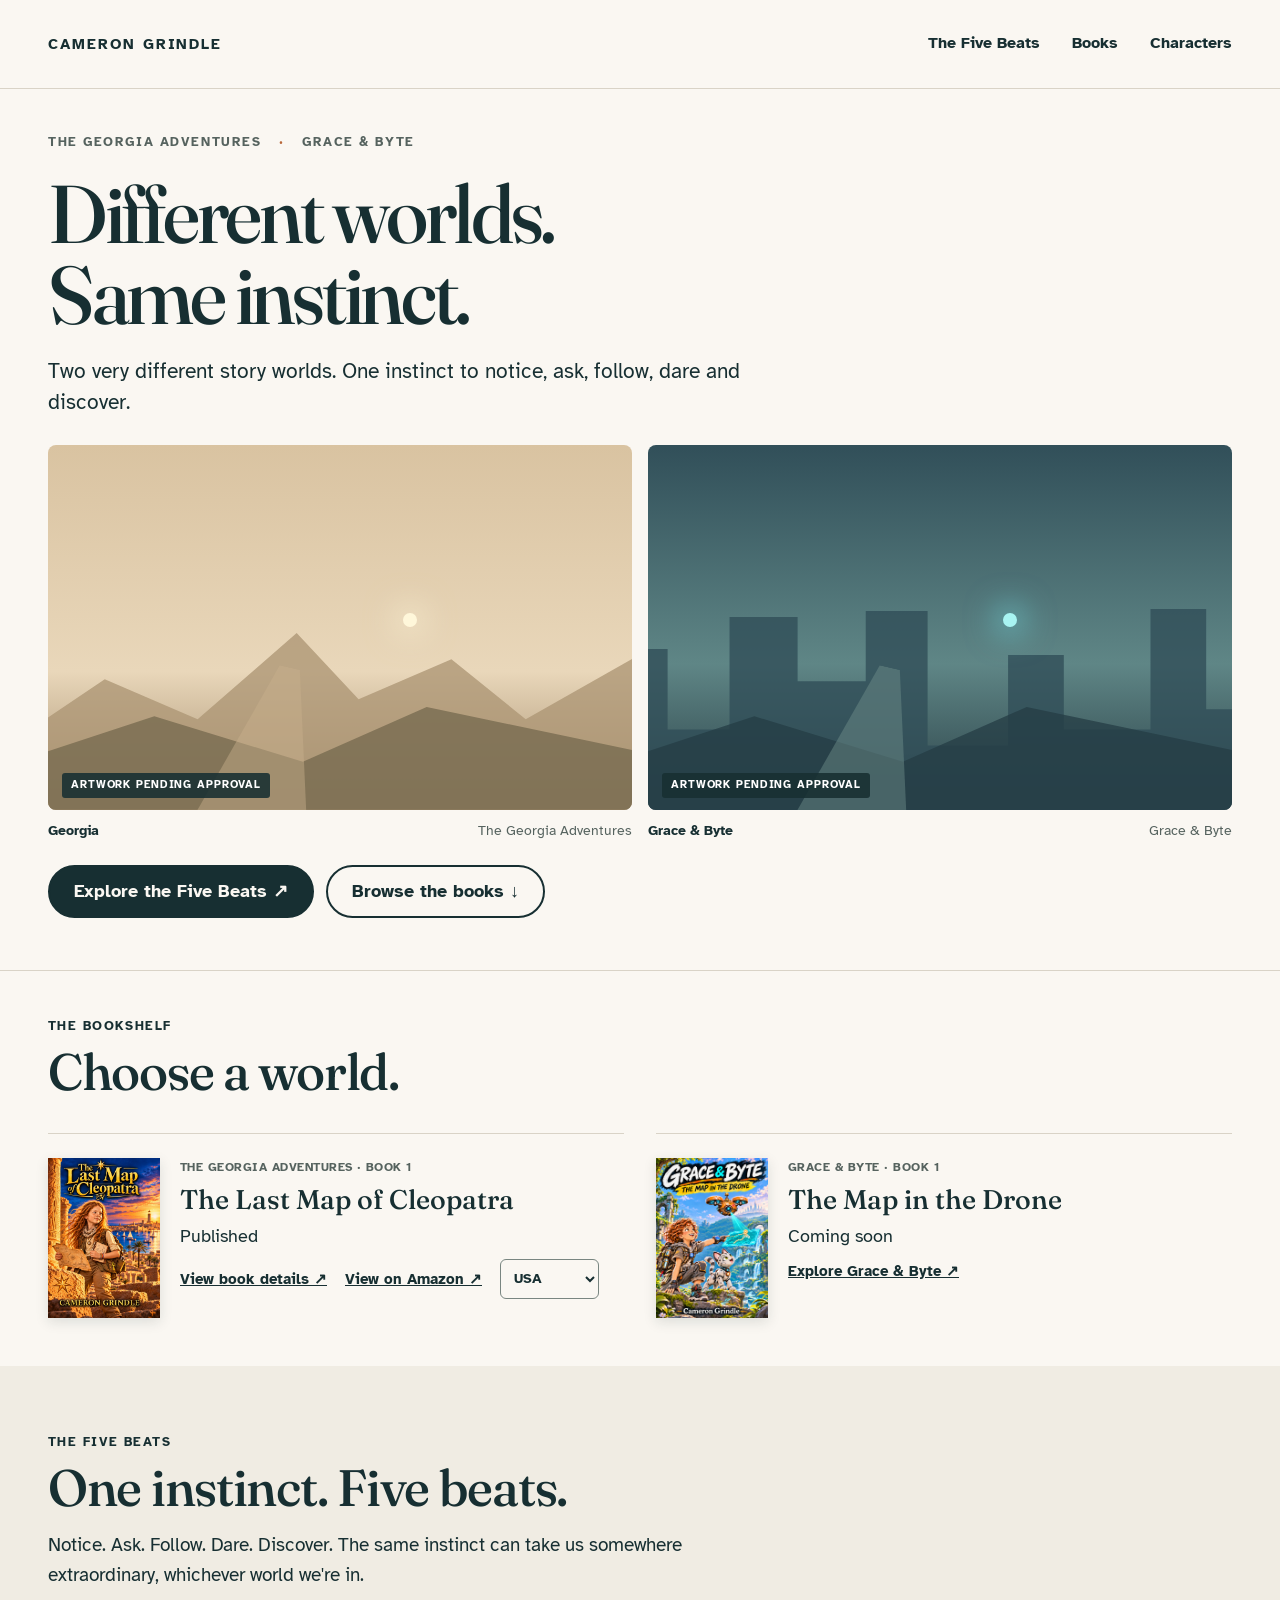
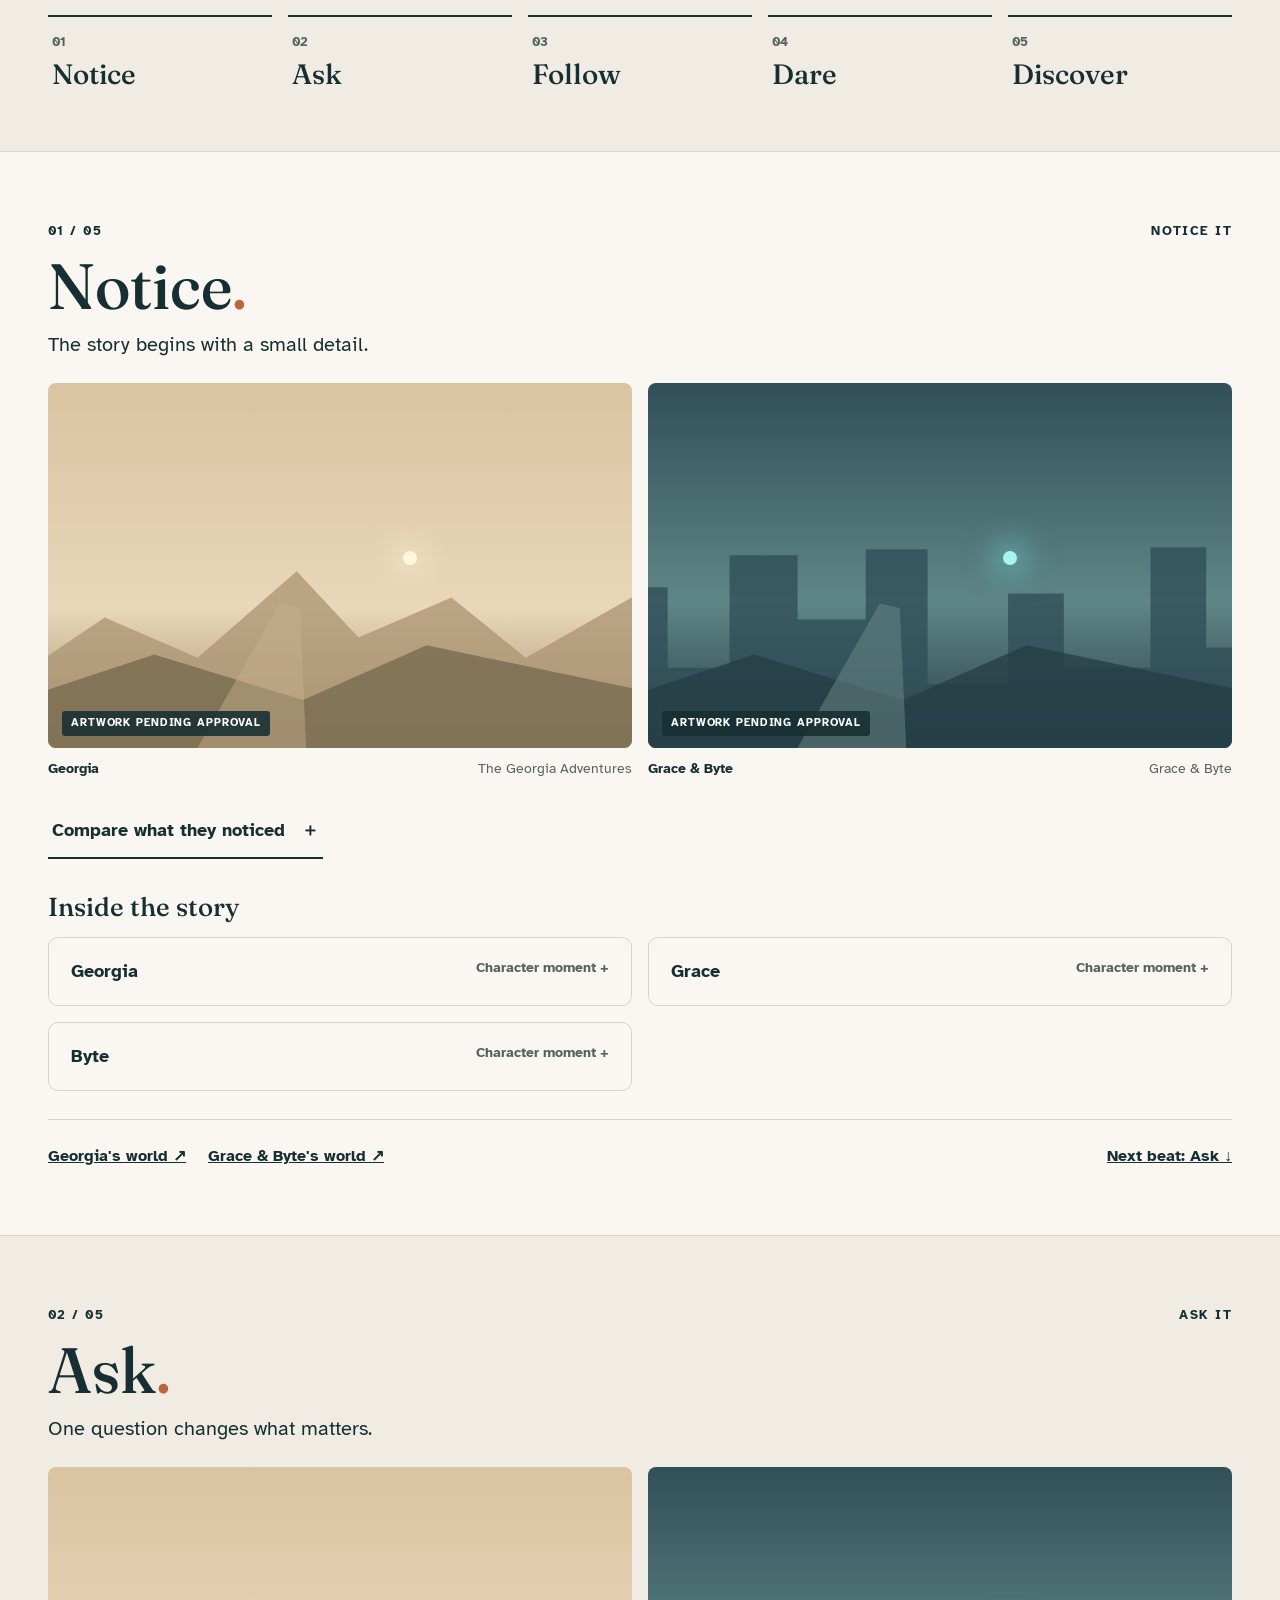
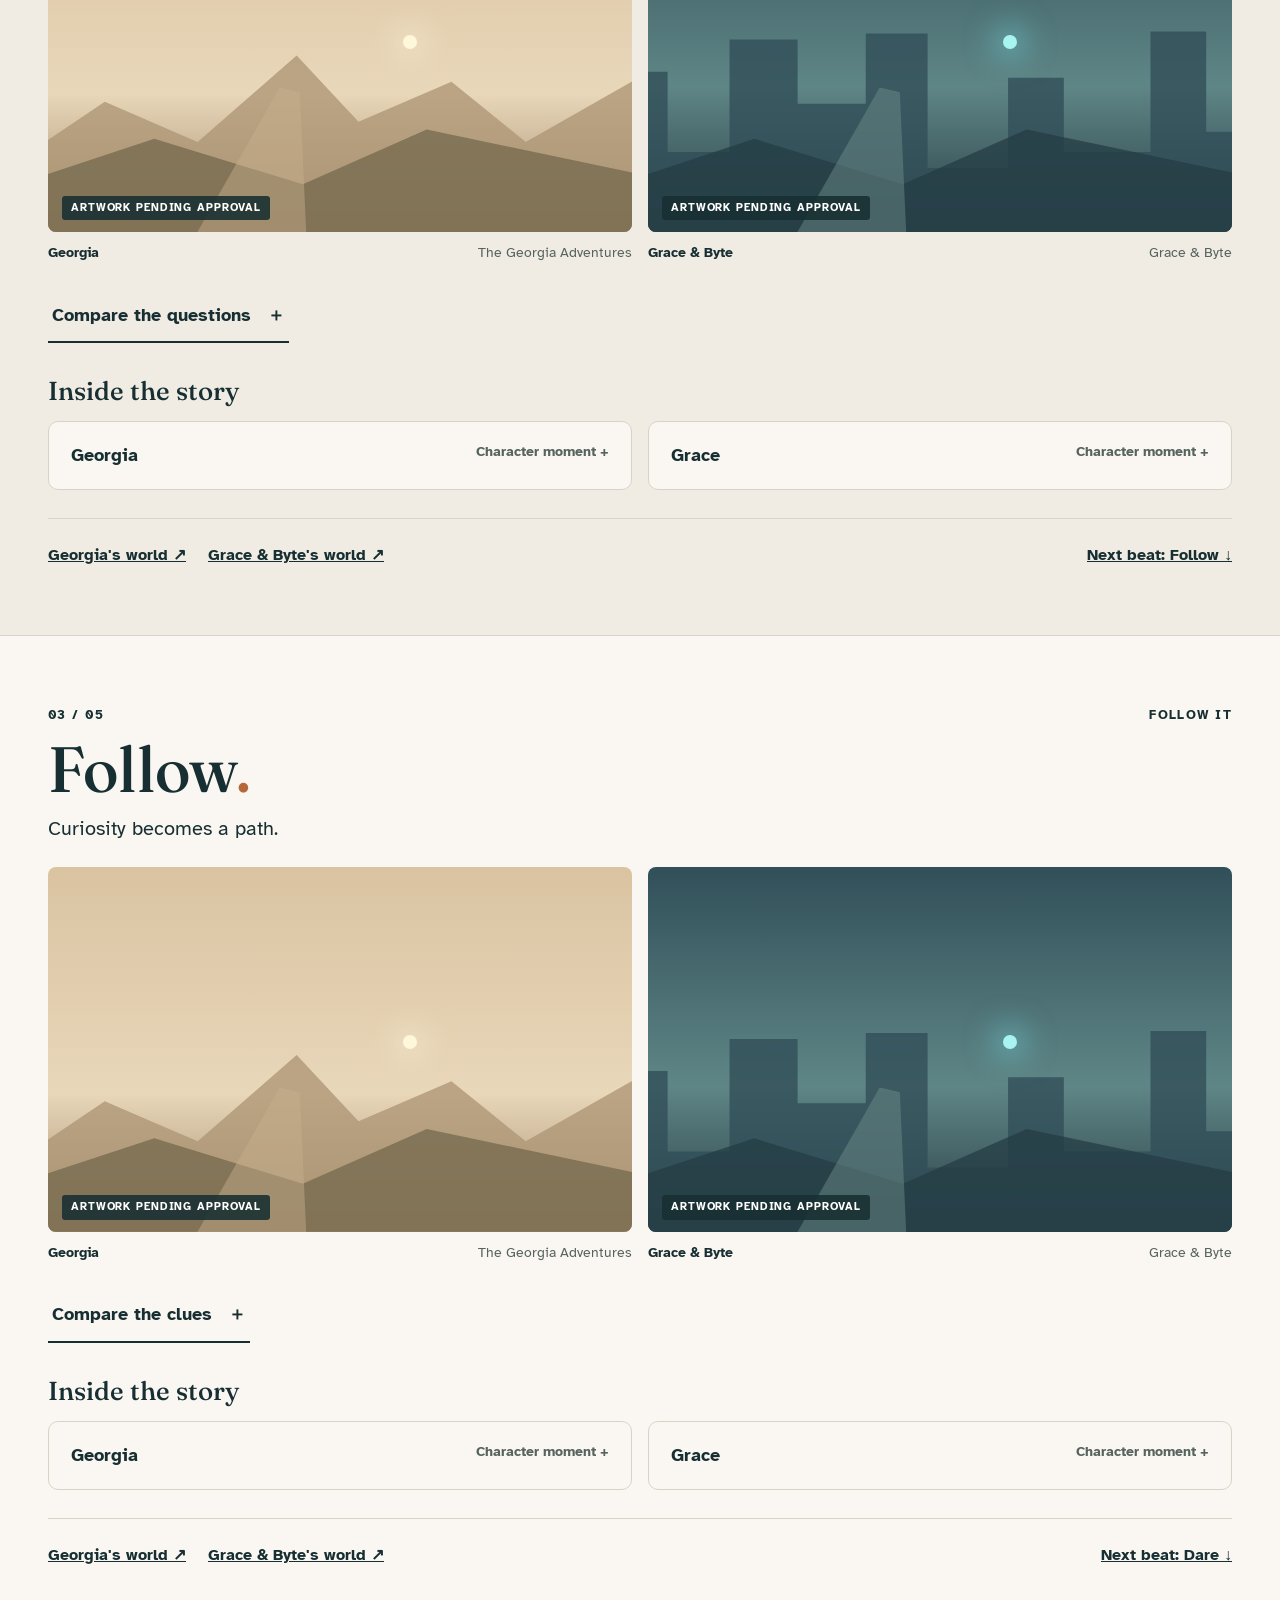
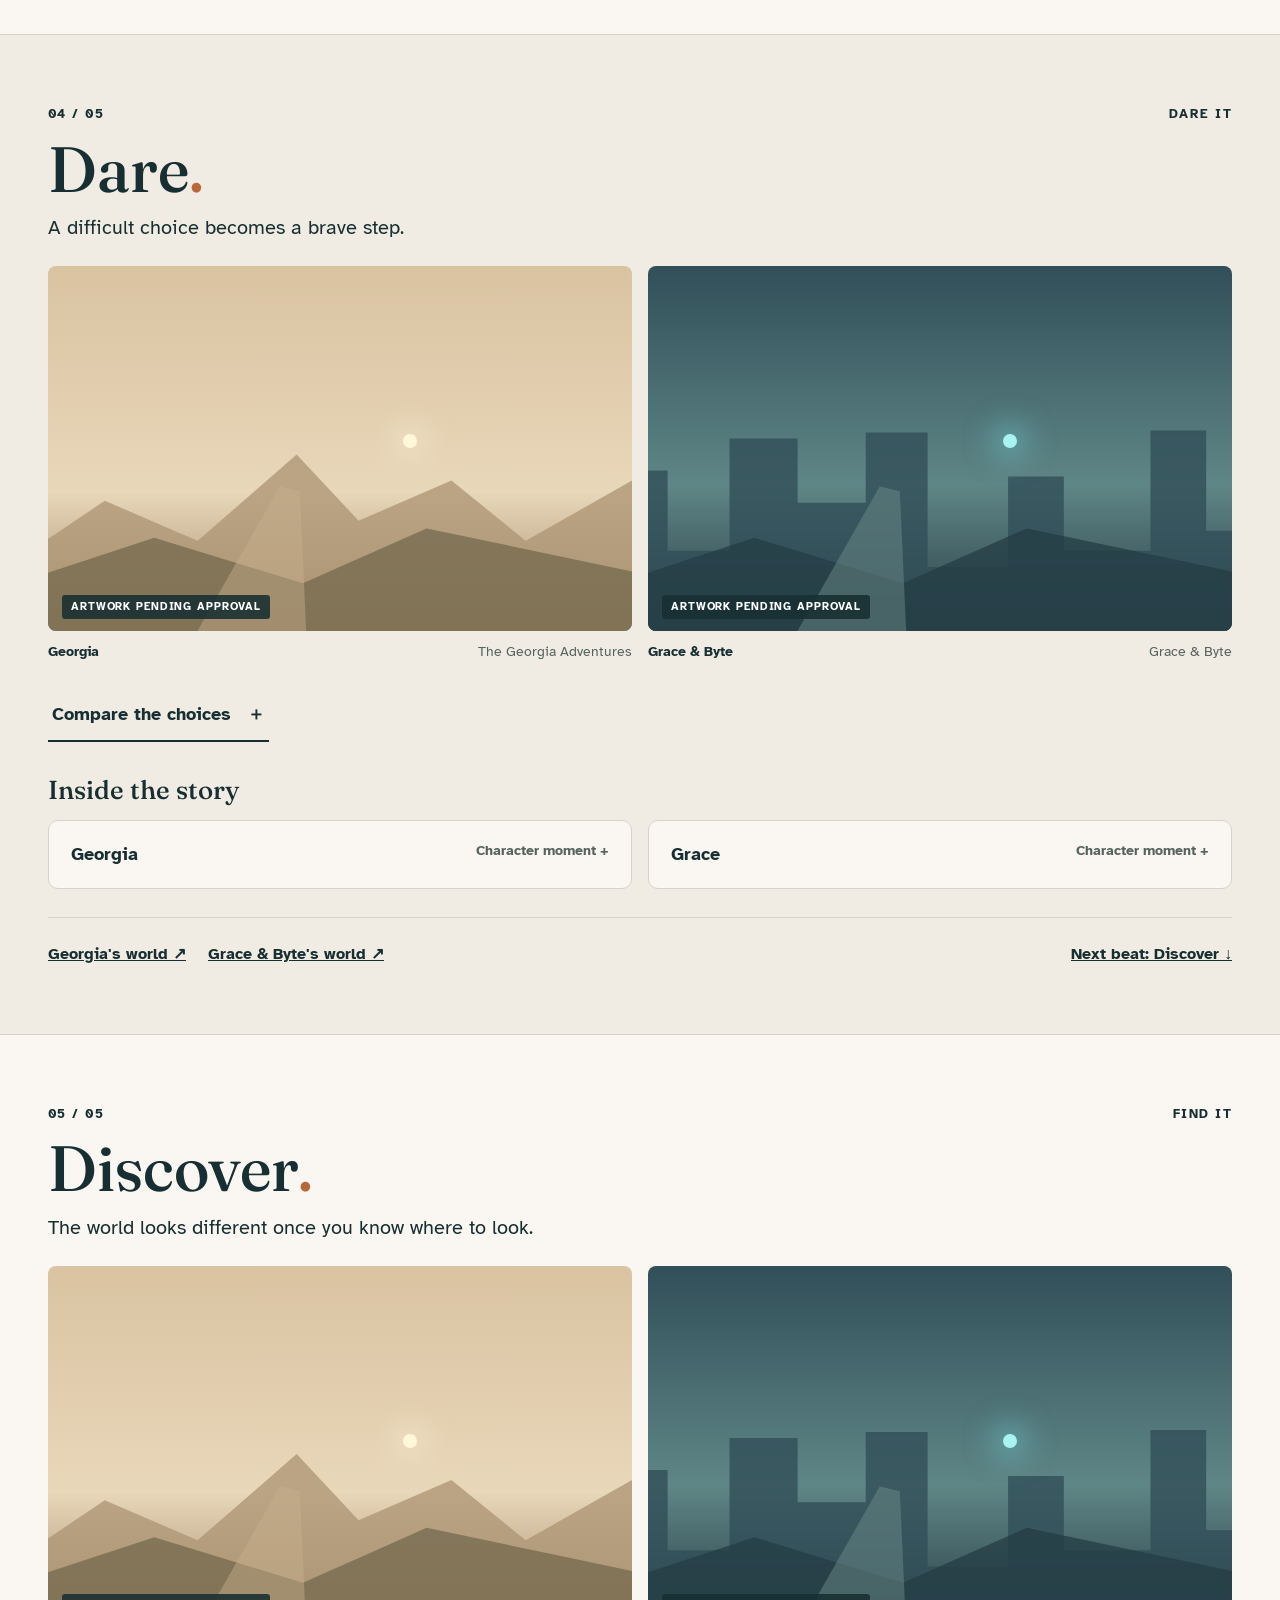
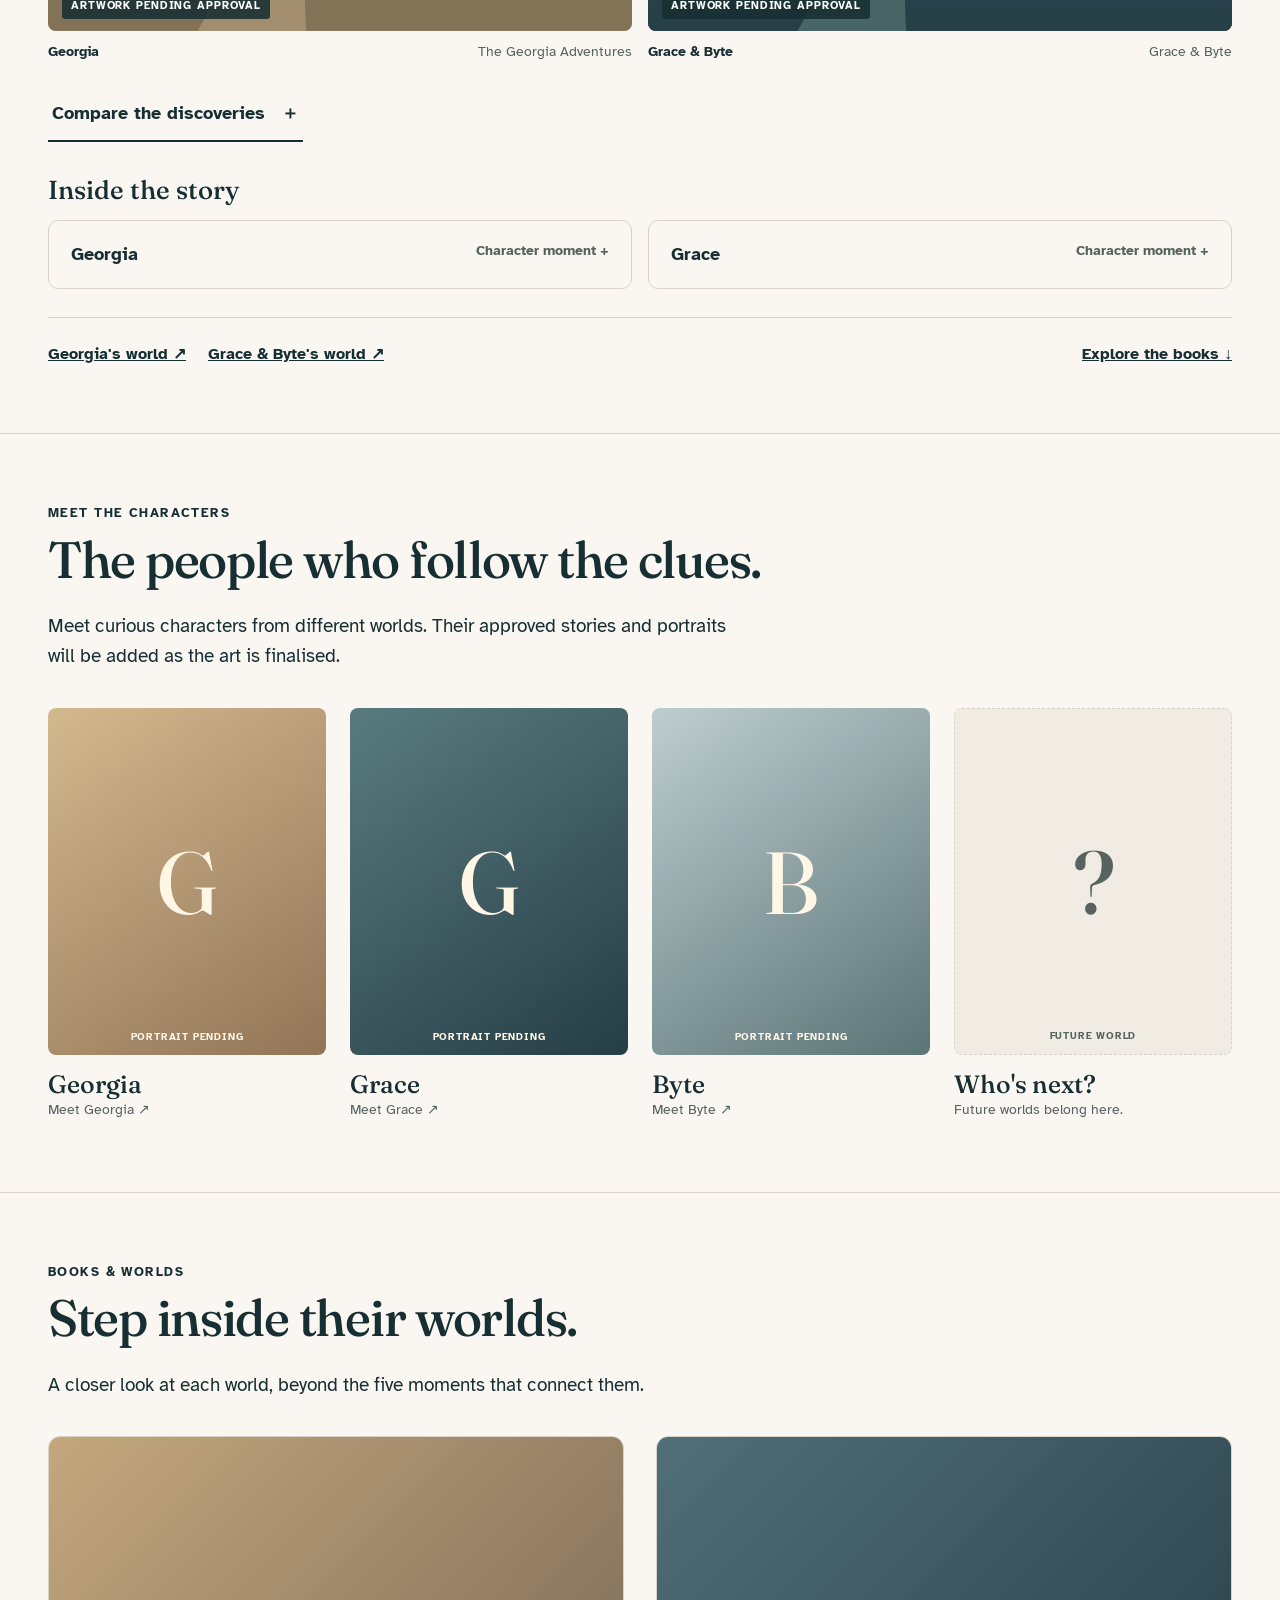
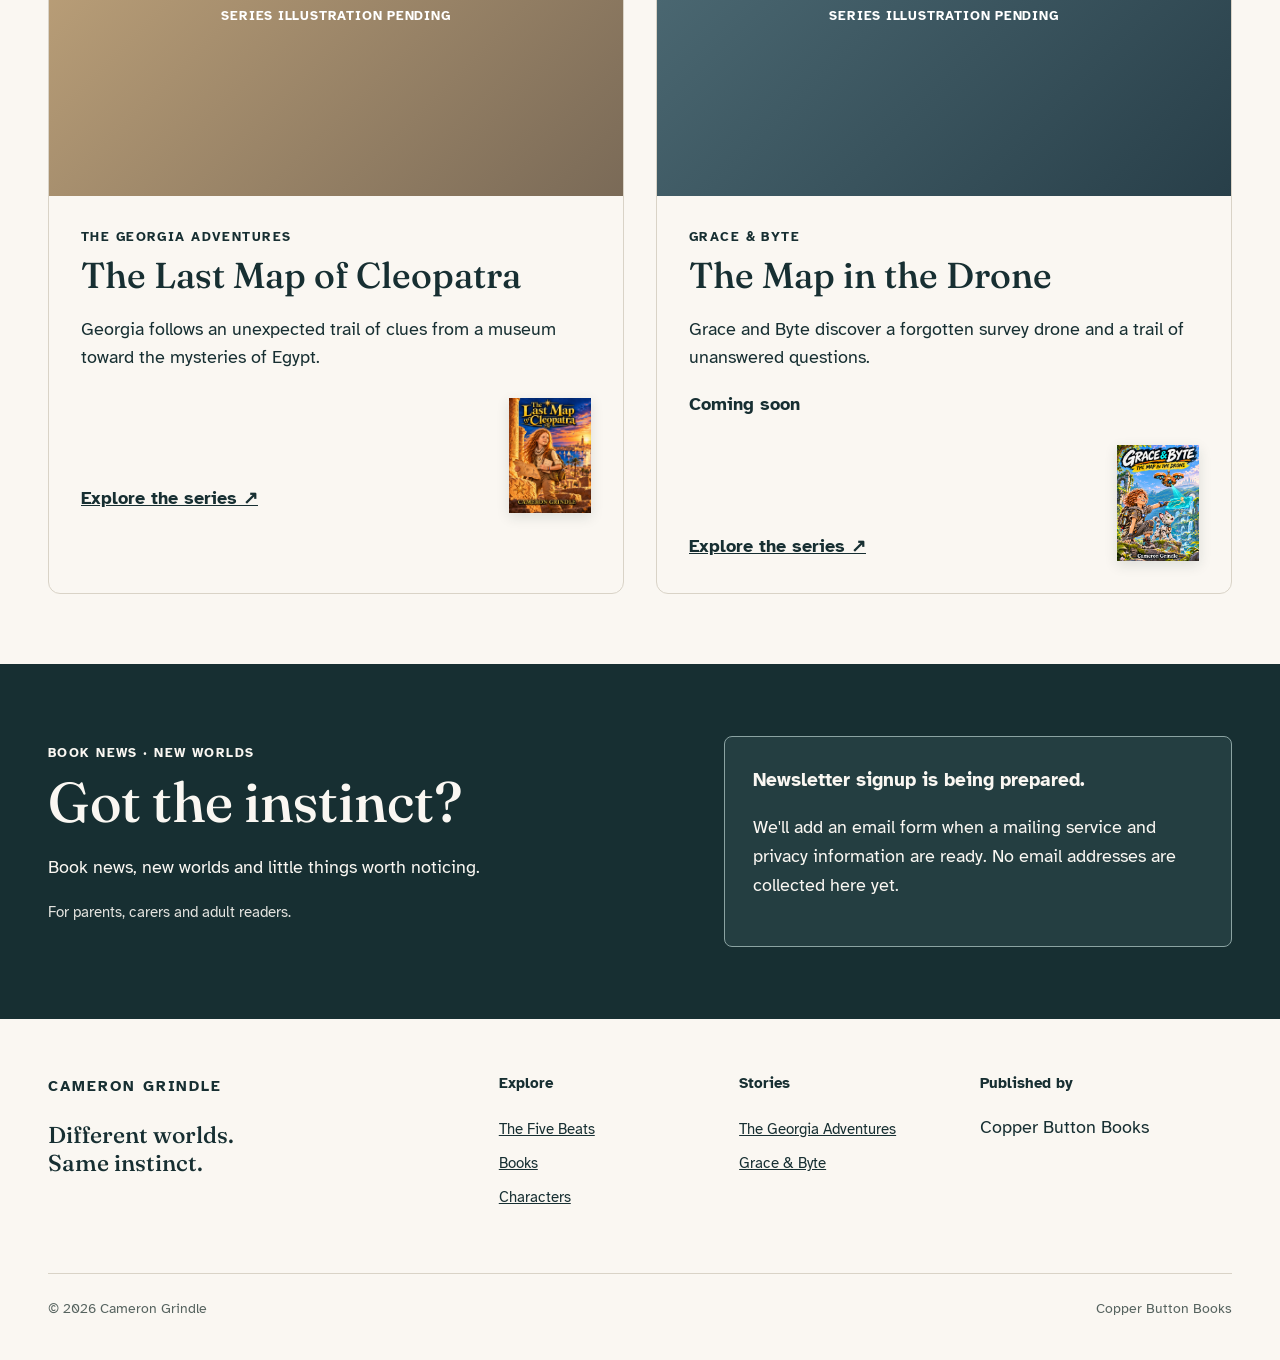
==== commit 328d2a3b: "Refine Five Beats hero and marketplace, prepare Notice concept slots" ====
--- a/index.html
+++ b/index.html
@@ -1,15 +1,15 @@
-<!doctype html><html lang="en-AU"><head><meta charset="utf-8"><meta name="viewport" content="width=device-width,initial-scale=1"><meta name="theme-color" content="#FAF7F2"><meta name="description" content="Different worlds. Same instinct. Discover The Georgia Adventures and Grace & Byte, stories by Cameron Grindle."><meta property="og:type" content="website"><meta property="og:title" content="Cameron Grindle | Different worlds. Same instinct."><title>Cameron Grindle — Different worlds. Same instinct.</title><link rel="stylesheet" href="five-beats.css"><script src="five-beats.js" defer></script></head><body><a class="skip" href="#main-content">Skip to main content</a><header class="site-header"><div class="shell header-inner"><a class="brand" href="#top" aria-label="Cameron Grindle — home">CAMERON <strong>GRINDLE</strong></a><nav class="main-nav" aria-label="Primary"><a href="#five-beats">The Five Beats</a><a href="#books-fast-lane">Books</a><a href="#characters">Characters</a></nav><div class="mobile-tools"><a class="books-link" href="#books-fast-lane">Books</a><button class="menu-button" aria-label="Open menu" aria-expanded="false" aria-controls="mobile-nav" type="button"><i aria-hidden="true"></i>Menu</button></div></div><nav id="mobile-nav" class="mobile-nav" aria-label="Mobile primary" hidden><a href="#five-beats">The Five Beats</a><a href="#books-fast-lane">Books</a><a href="#characters">Characters</a><a href="georgia-adventures.html">The Georgia Adventures</a><a href="grace-and-byte.html">Grace &amp; Byte</a></nav></header><main id="main-content">
-<section class="hero" id="top"><div class="shell"><p class="hero-overline overline"><span>CAMERON GRINDLE · STORIES FOR CURIOUS READERS</span><span>01 / 05 · NOTICE</span></p><h1><span>Different worlds.</span><span>Same instinct.</span></h1><p class="hero-deck">Two very different story worlds. One instinct to notice, ask, follow, dare and discover.</p><div class="frames"><figure class="frame georgia"><div class="art" role="img" aria-label="Development illustration placeholder for Georgia's historical mystery at the notice beat"><div class="land back"></div><div class="land fore"></div><div class="path"></div><div class="curiosity"></div><i class="focus-marker" aria-hidden="true"></i><span class="pending">ARTWORK PENDING APPROVAL</span></div><figcaption><strong>Georgia</strong><span>The Georgia Adventures</span></figcaption></figure><figure class="frame grace"><div class="art" role="img" aria-label="Development illustration placeholder for Grace and Byte's futuristic adventure at the notice beat"><div class="land back"></div><div class="land fore"></div><div class="path"></div><div class="curiosity"></div><i class="focus-marker" aria-hidden="true"></i><span class="pending">ARTWORK PENDING APPROVAL</span></div><figcaption><strong>Grace &amp; Byte</strong><span>Grace &amp; Byte</span></figcaption></figure></div><div class="hero-buttons"><a class="button primary" href="#five-beats">Explore the Five Beats ↗</a><a class="button secondary" href="#books-fast-lane">Browse the books ↓</a></div></div></section>
+<!doctype html><html lang="en-AU"><head><meta charset="utf-8"><meta name="viewport" content="width=device-width,initial-scale=1"><meta name="theme-color" content="#FAF7F2"><meta name="description" content="Different worlds. Same instinct. Discover The Georgia Adventures and Grace & Byte, stories by Cameron Grindle."><meta property="og:type" content="website"><meta property="og:title" content="Cameron Grindle | Different worlds. Same instinct."><title>Cameron Grindle — Different worlds. Same instinct.</title><link rel="stylesheet" href="five-beats.css"><script src="five-beats.js" defer></script><script src="amazon-links.js" defer></script></head><body><a class="skip" href="#main-content">Skip to main content</a><header class="site-header"><div class="shell header-inner"><a class="brand" href="#top" aria-label="Cameron Grindle — home">CAMERON <strong>GRINDLE</strong></a><nav class="main-nav" aria-label="Primary"><a href="#five-beats">The Five Beats</a><a href="#books-fast-lane">Books</a><a href="#characters">Characters</a></nav><div class="mobile-tools"><a class="books-link" href="#books-fast-lane">Books</a><button class="menu-button" aria-label="Open menu" aria-expanded="false" aria-controls="mobile-nav" type="button"><i aria-hidden="true"></i>Menu</button></div></div><nav id="mobile-nav" class="mobile-nav" aria-label="Mobile primary" hidden><a href="#five-beats">The Five Beats</a><a href="#books-fast-lane">Books</a><a href="#characters">Characters</a><a href="georgia-adventures.html">The Georgia Adventures</a><a href="grace-and-byte.html">Grace &amp; Byte</a></nav></header><main id="main-content">
+<section class="hero" id="top"><div class="shell"><p class="worlds-overline">THE GEORGIA ADVENTURES <span aria-hidden="true">·</span> GRACE &amp; BYTE</p><h1><span>Different worlds. </span><span>Same instinct.</span></h1><p class="hero-deck">Two very different story worlds. One instinct to notice, ask, follow, dare and discover.</p><div class="frames"><figure class="frame georgia concept-frame"><div class="art" role="img" aria-label="Development illustration placeholder for Georgia's historical mystery at the notice beat"><img class="concept-image" src="notice-georgia-concept.webp" alt="Exploratory illustration concept showing Georgia noticing an ibis symbol in an ancient coastal ruin" decoding="async" fetchpriority="high" onload="this.parentElement.classList.add('has-concept')" onerror="this.remove()"><div class="land back"></div><div class="land fore"></div><div class="path"></div><div class="curiosity"></div><i class="focus-marker" aria-hidden="true"></i><span class="pending">ARTWORK PENDING APPROVAL</span></div><figcaption><strong>Georgia</strong><span>The Georgia Adventures</span></figcaption></figure><figure class="frame grace concept-frame"><div class="art" role="img" aria-label="Development illustration placeholder for Grace and Byte's futuristic adventure at the notice beat"><img class="concept-image" src="notice-grace-concept.webp" alt="Exploratory illustration concept showing Grace and Byte noticing a forgotten survey drone in a ruined future city" decoding="async" fetchpriority="high" onload="this.parentElement.classList.add('has-concept')" onerror="this.remove()"><div class="land back"></div><div class="land fore"></div><div class="path"></div><div class="curiosity"></div><i class="focus-marker" aria-hidden="true"></i><span class="pending">ARTWORK PENDING APPROVAL</span></div><figcaption><strong>Grace &amp; Byte</strong><span>Grace &amp; Byte</span></figcaption></figure></div><div class="hero-buttons"><a class="button primary" href="#five-beats">Explore the Five Beats ↗</a><a class="button secondary" href="#books-fast-lane">Browse the books ↓</a></div></div></section>
 <section class="bookshelf" id="books-fast-lane"><div class="shell"><p class="eyebrow">THE BOOKSHELF</p><h2>Choose a world.</h2><div class="quick-grid">
-<article class="quick-book"><a href="georgia-adventures.html"><img src="The_Last_Map_of_Cleopatra_Corrected_Front_Cover_Web.jpg" alt="Cover of The Last Map of Cleopatra" loading="eager" width="112" height="160"></a><div><p class="book-meta">THE GEORGIA ADVENTURES · BOOK 1</p><h3>The Last Map of Cleopatra</h3><p>Published</p><div class="quick-links"><a href="georgia-adventures.html">View book details ↗</a><a href="https://www.amazon.com.au/dp/1763934322" target="_blank" rel="noopener noreferrer" aria-label="Find The Last Map of Cleopatra on Amazon Australia (opens in new tab)">Amazon Australia ↗</a></div></div></article>
+<article class="quick-book"><a href="georgia-adventures.html"><img src="The_Last_Map_of_Cleopatra_Corrected_Front_Cover_Web.jpg" alt="Cover of The Last Map of Cleopatra" loading="eager" width="112" height="160"></a><div><p class="book-meta">THE GEORGIA ADVENTURES · BOOK 1</p><h3>The Last Map of Cleopatra</h3><p>Published</p><div class="quick-links"><a href="georgia-adventures.html">View book details ↗</a><a data-amazon-format="paperback" href="https://www.amazon.com.au/dp/1763934322" target="_blank" rel="noopener noreferrer">View on Amazon ↗</a><label class="sr-only" for="amazon-store-fivebeats">Choose Amazon store</label><select class="market-select" id="amazon-store-fivebeats" data-amazon-store aria-label="Amazon marketplace"><option value="AU">Australia</option><option value="US">USA</option></select></div></div></article>
 <article class="quick-book"><a href="grace-and-byte.html"><img src="grace-byte-cover.jpg" alt="Cover of Grace &amp; Byte: The Map in the Drone" loading="eager" width="112" height="160"></a><div><p class="book-meta">GRACE &amp; BYTE · BOOK 1</p><h3>The Map in the Drone</h3><p>Coming soon</p><div class="quick-links"><a href="grace-and-byte.html">Explore Grace &amp; Byte ↗</a></div></div></article>
 </div></div></section>
 <section class="intro" id="five-beats"><div class="shell"><p class="eyebrow">THE FIVE BEATS</p><h2>One instinct. Five beats.</h2><p class="intro-lead">Notice. Ask. Follow. Dare. Discover. The same instinct can take us somewhere extraordinary, whichever world we're in.</p><nav class="beat-index" aria-label="Jump to a beat"><a href="#beat-notice"><small>01</small><strong>Notice</strong></a><a href="#beat-ask"><small>02</small><strong>Ask</strong></a><a href="#beat-follow"><small>03</small><strong>Follow</strong></a><a href="#beat-dare"><small>04</small><strong>Dare</strong></a><a href="#beat-discover"><small>05</small><strong>Discover</strong></a></nav></div></section>
-<section class="beat " id="beat-notice" aria-labelledby="heading-notice"><div class="shell"><div class="beat-overline"><span>01 / 05</span><span>notice it</span></div><h3 id="heading-notice">Notice<em>.</em></h3><p class="beat-lead">The story begins with a small detail.</p><div class="frames"><figure class="frame georgia"><div class="art" role="img" aria-label="Development illustration placeholder for Georgia's historical mystery at the notice beat"><div class="land back"></div><div class="land fore"></div><div class="path"></div><div class="curiosity"></div><i class="focus-marker" aria-hidden="true"></i><span class="pending">ARTWORK PENDING APPROVAL</span></div><figcaption><strong>Georgia</strong><span>The Georgia Adventures</span></figcaption></figure><figure class="frame grace"><div class="art" role="img" aria-label="Development illustration placeholder for Grace and Byte's futuristic adventure at the notice beat"><div class="land back"></div><div class="land fore"></div><div class="path"></div><div class="curiosity"></div><i class="focus-marker" aria-hidden="true"></i><span class="pending">ARTWORK PENDING APPROVAL</span></div><figcaption><strong>Grace &amp; Byte</strong><span>Grace &amp; Byte</span></figcaption></figure></div><button class="compare" type="button" aria-expanded="false" aria-controls="compare-notice">Compare what they noticed <span aria-hidden="true">＋</span></button><div class="comparison" id="compare-notice" hidden><p class="editor-note">Development preview — scene-specific notes will be added only after the illustrations and manuscript details are approved.</p><div class="comparison-cols"><p><b>Georgia:</b> This area will describe her approved observation in the completed illustration.</p><p><b>Grace &amp; Byte:</b> This area will describe the matching moment in the other world.</p></div></div><h4 class="card-subheading">Inside the story</h4><div class="insights"><details id="character-georgia"><summary>Georgia <span>Character moment +</span></summary><p>Approved character voice, question and dialogue will appear here after editorial review.</p><a href="georgia-adventures.html">Explore The Georgia Adventures ↗</a></details><details id="character-grace"><summary>Grace <span>Character moment +</span></summary><p>Approved character voice, question and dialogue will appear here after editorial review.</p><a href="grace-and-byte.html">Explore Grace &amp; Byte ↗</a></details><details id="character-byte"><summary>Byte <span>Character moment +</span></summary><p>Byte's approved character notes will be added here.</p><a href="grace-and-byte.html">Explore Grace &amp; Byte ↗</a></details></div><div class="beat-bottom"><div><a href="georgia-adventures.html">Georgia's world ↗</a><a href="grace-and-byte.html">Grace &amp; Byte's world ↗</a></div><a href="#beat-ask">Next beat: Ask ↓</a></div></div></section>
+<section class="beat " id="beat-notice" aria-labelledby="heading-notice"><div class="shell"><div class="beat-overline"><span>01 / 05</span><span>notice it</span></div><h3 id="heading-notice">Notice<em>.</em></h3><p class="beat-lead">The story begins with a small detail.</p><div class="frames"><figure class="frame georgia concept-frame"><div class="art" role="img" aria-label="Development illustration placeholder for Georgia's historical mystery at the notice beat"><img class="concept-image" src="notice-georgia-concept.webp" alt="Exploratory illustration concept showing Georgia noticing an ibis symbol in an ancient coastal ruin" decoding="async" loading="lazy" onload="this.parentElement.classList.add('has-concept')" onerror="this.remove()"><div class="land back"></div><div class="land fore"></div><div class="path"></div><div class="curiosity"></div><i class="focus-marker" aria-hidden="true"></i><span class="pending">ARTWORK PENDING APPROVAL</span></div><figcaption><strong>Georgia</strong><span>The Georgia Adventures</span></figcaption></figure><figure class="frame grace concept-frame"><div class="art" role="img" aria-label="Development illustration placeholder for Grace and Byte's futuristic adventure at the notice beat"><img class="concept-image" src="notice-grace-concept.webp" alt="Exploratory illustration concept showing Grace and Byte noticing a forgotten survey drone in a ruined future city" decoding="async" loading="lazy" onload="this.parentElement.classList.add('has-concept')" onerror="this.remove()"><div class="land back"></div><div class="land fore"></div><div class="path"></div><div class="curiosity"></div><i class="focus-marker" aria-hidden="true"></i><span class="pending">ARTWORK PENDING APPROVAL</span></div><figcaption><strong>Grace &amp; Byte</strong><span>Grace &amp; Byte</span></figcaption></figure></div><button class="compare" type="button" aria-expanded="false" aria-controls="compare-notice">Compare what they noticed <span aria-hidden="true">＋</span></button><div class="comparison" id="compare-notice" hidden><p class="editor-note">Development preview — scene-specific notes will be added only after the illustrations and manuscript details are approved.</p><div class="comparison-cols"><p><b>Georgia:</b> This area will describe her approved observation in the completed illustration.</p><p><b>Grace &amp; Byte:</b> This area will describe the matching moment in the other world.</p></div></div><h4 class="card-subheading">Inside the story</h4><div class="insights"><details id="character-georgia"><summary>Georgia <span>Character moment +</span></summary><p>Approved character voice, question and dialogue will appear here after editorial review.</p><a href="georgia-adventures.html">Explore The Georgia Adventures ↗</a></details><details id="character-grace"><summary>Grace <span>Character moment +</span></summary><p>Approved character voice, question and dialogue will appear here after editorial review.</p><a href="grace-and-byte.html">Explore Grace &amp; Byte ↗</a></details><details id="character-byte"><summary>Byte <span>Character moment +</span></summary><p>Byte's approved character notes will be added here.</p><a href="grace-and-byte.html">Explore Grace &amp; Byte ↗</a></details></div><div class="beat-bottom"><div><a href="georgia-adventures.html">Georgia's world ↗</a><a href="grace-and-byte.html">Grace &amp; Byte's world ↗</a></div><a href="#beat-ask">Next beat: Ask ↓</a></div></div></section>
 <section class="beat tinted" id="beat-ask" aria-labelledby="heading-ask"><div class="shell"><div class="beat-overline"><span>02 / 05</span><span>ask it</span></div><h3 id="heading-ask">Ask<em>.</em></h3><p class="beat-lead">One question changes what matters.</p><div class="frames"><figure class="frame georgia"><div class="art" role="img" aria-label="Development illustration placeholder for Georgia's historical mystery at the ask beat"><div class="land back"></div><div class="land fore"></div><div class="path"></div><div class="curiosity"></div><i class="focus-marker" aria-hidden="true"></i><span class="pending">ARTWORK PENDING APPROVAL</span></div><figcaption><strong>Georgia</strong><span>The Georgia Adventures</span></figcaption></figure><figure class="frame grace"><div class="art" role="img" aria-label="Development illustration placeholder for Grace and Byte's futuristic adventure at the ask beat"><div class="land back"></div><div class="land fore"></div><div class="path"></div><div class="curiosity"></div><i class="focus-marker" aria-hidden="true"></i><span class="pending">ARTWORK PENDING APPROVAL</span></div><figcaption><strong>Grace &amp; Byte</strong><span>Grace &amp; Byte</span></figcaption></figure></div><button class="compare" type="button" aria-expanded="false" aria-controls="compare-ask">Compare the questions <span aria-hidden="true">＋</span></button><div class="comparison" id="compare-ask" hidden><p class="editor-note">Development preview — scene-specific notes will be added only after the illustrations and manuscript details are approved.</p><div class="comparison-cols"><p><b>Georgia:</b> This area will describe her approved observation in the completed illustration.</p><p><b>Grace &amp; Byte:</b> This area will describe the matching moment in the other world.</p></div></div><h4 class="card-subheading">Inside the story</h4><div class="insights"><details ><summary>Georgia <span>Character moment +</span></summary><p>Approved character voice, question and dialogue will appear here after editorial review.</p><a href="georgia-adventures.html">Explore The Georgia Adventures ↗</a></details><details ><summary>Grace <span>Character moment +</span></summary><p>Approved character voice, question and dialogue will appear here after editorial review.</p><a href="grace-and-byte.html">Explore Grace &amp; Byte ↗</a></details></div><div class="beat-bottom"><div><a href="georgia-adventures.html">Georgia's world ↗</a><a href="grace-and-byte.html">Grace &amp; Byte's world ↗</a></div><a href="#beat-follow">Next beat: Follow ↓</a></div></div></section>
 <section class="beat " id="beat-follow" aria-labelledby="heading-follow"><div class="shell"><div class="beat-overline"><span>03 / 05</span><span>follow it</span></div><h3 id="heading-follow">Follow<em>.</em></h3><p class="beat-lead">Curiosity becomes a path.</p><div class="frames"><figure class="frame georgia"><div class="art" role="img" aria-label="Development illustration placeholder for Georgia's historical mystery at the follow beat"><div class="land back"></div><div class="land fore"></div><div class="path"></div><div class="curiosity"></div><i class="focus-marker" aria-hidden="true"></i><span class="pending">ARTWORK PENDING APPROVAL</span></div><figcaption><strong>Georgia</strong><span>The Georgia Adventures</span></figcaption></figure><figure class="frame grace"><div class="art" role="img" aria-label="Development illustration placeholder for Grace and Byte's futuristic adventure at the follow beat"><div class="land back"></div><div class="land fore"></div><div class="path"></div><div class="curiosity"></div><i class="focus-marker" aria-hidden="true"></i><span class="pending">ARTWORK PENDING APPROVAL</span></div><figcaption><strong>Grace &amp; Byte</strong><span>Grace &amp; Byte</span></figcaption></figure></div><button class="compare" type="button" aria-expanded="false" aria-controls="compare-follow">Compare the clues <span aria-hidden="true">＋</span></button><div class="comparison" id="compare-follow" hidden><p class="editor-note">Development preview — scene-specific notes will be added only after the illustrations and manuscript details are approved.</p><div class="comparison-cols"><p><b>Georgia:</b> This area will describe her approved observation in the completed illustration.</p><p><b>Grace &amp; Byte:</b> This area will describe the matching moment in the other world.</p></div></div><h4 class="card-subheading">Inside the story</h4><div class="insights"><details ><summary>Georgia <span>Character moment +</span></summary><p>Approved character voice, question and dialogue will appear here after editorial review.</p><a href="georgia-adventures.html">Explore The Georgia Adventures ↗</a></details><details ><summary>Grace <span>Character moment +</span></summary><p>Approved character voice, question and dialogue will appear here after editorial review.</p><a href="grace-and-byte.html">Explore Grace &amp; Byte ↗</a></details></div><div class="beat-bottom"><div><a href="georgia-adventures.html">Georgia's world ↗</a><a href="grace-and-byte.html">Grace &amp; Byte's world ↗</a></div><a href="#beat-dare">Next beat: Dare ↓</a></div></div></section>
 <section class="beat tinted" id="beat-dare" aria-labelledby="heading-dare"><div class="shell"><div class="beat-overline"><span>04 / 05</span><span>dare it</span></div><h3 id="heading-dare">Dare<em>.</em></h3><p class="beat-lead">A difficult choice becomes a brave step.</p><div class="frames"><figure class="frame georgia"><div class="art" role="img" aria-label="Development illustration placeholder for Georgia's historical mystery at the dare beat"><div class="land back"></div><div class="land fore"></div><div class="path"></div><div class="curiosity"></div><i class="focus-marker" aria-hidden="true"></i><span class="pending">ARTWORK PENDING APPROVAL</span></div><figcaption><strong>Georgia</strong><span>The Georgia Adventures</span></figcaption></figure><figure class="frame grace"><div class="art" role="img" aria-label="Development illustration placeholder for Grace and Byte's futuristic adventure at the dare beat"><div class="land back"></div><div class="land fore"></div><div class="path"></div><div class="curiosity"></div><i class="focus-marker" aria-hidden="true"></i><span class="pending">ARTWORK PENDING APPROVAL</span></div><figcaption><strong>Grace &amp; Byte</strong><span>Grace &amp; Byte</span></figcaption></figure></div><button class="compare" type="button" aria-expanded="false" aria-controls="compare-dare">Compare the choices <span aria-hidden="true">＋</span></button><div class="comparison" id="compare-dare" hidden><p class="editor-note">Development preview — scene-specific notes will be added only after the illustrations and manuscript details are approved.</p><div class="comparison-cols"><p><b>Georgia:</b> This area will describe her approved observation in the completed illustration.</p><p><b>Grace &amp; Byte:</b> This area will describe the matching moment in the other world.</p></div></div><h4 class="card-subheading">Inside the story</h4><div class="insights"><details ><summary>Georgia <span>Character moment +</span></summary><p>Approved character voice, question and dialogue will appear here after editorial review.</p><a href="georgia-adventures.html">Explore The Georgia Adventures ↗</a></details><details ><summary>Grace <span>Character moment +</span></summary><p>Approved character voice, question and dialogue will appear here after editorial review.</p><a href="grace-and-byte.html">Explore Grace &amp; Byte ↗</a></details></div><div class="beat-bottom"><div><a href="georgia-adventures.html">Georgia's world ↗</a><a href="grace-and-byte.html">Grace &amp; Byte's world ↗</a></div><a href="#beat-discover">Next beat: Discover ↓</a></div></div></section>
 <section class="beat " id="beat-discover" aria-labelledby="heading-discover"><div class="shell"><div class="beat-overline"><span>05 / 05</span><span>find it</span></div><h3 id="heading-discover">Discover<em>.</em></h3><p class="beat-lead">The world looks different once you know where to look.</p><div class="frames"><figure class="frame georgia"><div class="art" role="img" aria-label="Development illustration placeholder for Georgia's historical mystery at the discover beat"><div class="land back"></div><div class="land fore"></div><div class="path"></div><div class="curiosity"></div><i class="focus-marker" aria-hidden="true"></i><span class="pending">ARTWORK PENDING APPROVAL</span></div><figcaption><strong>Georgia</strong><span>The Georgia Adventures</span></figcaption></figure><figure class="frame grace"><div class="art" role="img" aria-label="Development illustration placeholder for Grace and Byte's futuristic adventure at the discover beat"><div class="land back"></div><div class="land fore"></div><div class="path"></div><div class="curiosity"></div><i class="focus-marker" aria-hidden="true"></i><span class="pending">ARTWORK PENDING APPROVAL</span></div><figcaption><strong>Grace &amp; Byte</strong><span>Grace &amp; Byte</span></figcaption></figure></div><button class="compare" type="button" aria-expanded="false" aria-controls="compare-discover">Compare the discoveries <span aria-hidden="true">＋</span></button><div class="comparison" id="compare-discover" hidden><p class="editor-note">Development preview — scene-specific notes will be added only after the illustrations and manuscript details are approved.</p><div class="comparison-cols"><p><b>Georgia:</b> This area will describe her approved observation in the completed illustration.</p><p><b>Grace &amp; Byte:</b> This area will describe the matching moment in the other world.</p></div></div><h4 class="card-subheading">Inside the story</h4><div class="insights"><details ><summary>Georgia <span>Character moment +</span></summary><p>Approved character voice, question and dialogue will appear here after editorial review.</p><a href="georgia-adventures.html">Explore The Georgia Adventures ↗</a></details><details ><summary>Grace <span>Character moment +</span></summary><p>Approved character voice, question and dialogue will appear here after editorial review.</p><a href="grace-and-byte.html">Explore Grace &amp; Byte ↗</a></details></div><div class="beat-bottom"><div><a href="georgia-adventures.html">Georgia's world ↗</a><a href="grace-and-byte.html">Grace &amp; Byte's world ↗</a></div><a href="#books">Explore the books ↓</a></div></div></section>
 <section class="characters" id="characters"><div class="shell"><p class="eyebrow">MEET THE CHARACTERS</p><h2>The people who follow the clues.</h2><p class="section-deck">Meet curious characters from different worlds. Their approved stories and portraits will be added as the art is finalised.</p><div class="character-grid"><a class="character-tile georgia-tile" href="#character-georgia"><div class="portrait" aria-hidden="true">G</div><strong>Georgia</strong><small>Meet Georgia ↗</small></a><a class="character-tile grace-tile" href="#character-grace"><div class="portrait" aria-hidden="true">G</div><strong>Grace</strong><small>Meet Grace ↗</small></a><a class="character-tile byte-tile" href="#character-byte"><div class="portrait" aria-hidden="true">B</div><strong>Byte</strong><small>Meet Byte ↗</small></a><div class="character-tile future-tile"><div class="portrait" aria-hidden="true">?</div><strong>Who's next?</strong><small>Future worlds belong here.</small></div></div></div></section>
-<section class="library" id="books"><div class="shell"><p class="eyebrow">BOOKS &amp; WORLDS</p><h2>Two worlds to explore.</h2><p class="section-deck">Ancient mysteries and future discoveries — find your next adventure.</p><div class="library-grid"><article class="series" id="series-georgia"><div class="series-art">SERIES ILLUSTRATION PENDING</div><div class="series-body"><p class="eyebrow">THE GEORGIA ADVENTURES</p><h3>The Last Map of Cleopatra</h3><p>Georgia follows an unexpected trail of clues from a museum toward the mysteries of Egypt.</p><div class="series-bottom"><a href="georgia-adventures.html">Explore the series ↗</a><img src="The_Last_Map_of_Cleopatra_Corrected_Front_Cover_Web.jpg" alt="" width="82" loading="lazy"></div></div></article><article class="series grace-series" id="series-grace-byte"><div class="series-art">SERIES ILLUSTRATION PENDING</div><div class="series-body"><p class="eyebrow">GRACE &amp; BYTE</p><h3>The Map in the Drone</h3><p>Grace and Byte discover a forgotten survey drone and a trail of unanswered questions.</p><p><strong>Coming soon</strong></p><div class="series-bottom"><a href="grace-and-byte.html">Explore the series ↗</a><img src="grace-byte-cover.jpg" alt="" width="82" loading="lazy"></div></div></article></div></div></section>
+<section class="library" id="books"><div class="shell"><p class="eyebrow">BOOKS &amp; WORLDS</p><h2>Step inside their worlds.</h2><p class="section-deck">A closer look at each world, beyond the five moments that connect them.</p><div class="library-grid"><article class="series" id="series-georgia"><div class="series-art">SERIES ILLUSTRATION PENDING</div><div class="series-body"><p class="eyebrow">THE GEORGIA ADVENTURES</p><h3>The Last Map of Cleopatra</h3><p>Georgia follows an unexpected trail of clues from a museum toward the mysteries of Egypt.</p><div class="series-bottom"><a href="georgia-adventures.html">Explore the series ↗</a><img src="The_Last_Map_of_Cleopatra_Corrected_Front_Cover_Web.jpg" alt="" width="82" loading="lazy"></div></div></article><article class="series grace-series" id="series-grace-byte"><div class="series-art">SERIES ILLUSTRATION PENDING</div><div class="series-body"><p class="eyebrow">GRACE &amp; BYTE</p><h3>The Map in the Drone</h3><p>Grace and Byte discover a forgotten survey drone and a trail of unanswered questions.</p><p><strong>Coming soon</strong></p><div class="series-bottom"><a href="grace-and-byte.html">Explore the series ↗</a><img src="grace-byte-cover.jpg" alt="" width="82" loading="lazy"></div></div></article></div></div></section>
 <section class="newsletter" id="newsletter"><div class="shell newsletter-grid"><div><p class="eyebrow">BOOK NEWS · NEW WORLDS</p><h2>Got the instinct?</h2><p>Book news, new worlds and little things worth noticing.</p><p class="audience">For parents, carers and adult readers.</p></div><div class="newsletter-pending"><strong>Newsletter signup is being prepared.</strong><p>We'll add an email form when a mailing service and privacy information are ready. No email addresses are collected here yet.</p></div></div></section></main><footer class="site-footer"><div class="shell"><div class="footer-grid"><div class="footer-brand"><a class="brand" href="#top">CAMERON <strong>GRINDLE</strong></a><p>Different worlds.<br>Same instinct.</p></div><nav aria-label="Explore"><h2>Explore</h2><a href="#five-beats">The Five Beats</a><a href="#books-fast-lane">Books</a><a href="#characters">Characters</a></nav><nav aria-label="Series"><h2>Stories</h2><a href="georgia-adventures.html">The Georgia Adventures</a><a href="grace-and-byte.html">Grace &amp; Byte</a></nav><div><h2>Published by</h2><p>Copper Button Books</p></div></div><div class="footer-small"><span>© <span id="year">2026</span> Cameron Grindle</span><span>Copper Button Books</span></div></div></footer></body></html>
--- a/five-beats.css
+++ b/five-beats.css
@@ -1,3 +1,48 @@
 @import url('https://fonts.googleapis.com/css2?family=Atkinson+Hyperlegible:wght@400;700&family=Fraunces:opsz,wght@9..144,400;9..144,500;9..144,600&display=swap');
 :root{--paper:#FAF7F2;--ink:#172F32;--stone:#D9D3C7;--quiet:#56635F;--copper:#B8673A;--tint:#F0ECE3;--serif:'Fraunces',Georgia,serif;--sans:'Atkinson Hyperlegible',Arial,sans-serif}*{box-sizing:border-box}html{scroll-padding-top:100px}body{margin:0;background:var(--paper);color:var(--ink);font:18px/1.6 var(--sans);overflow-wrap:break-word}a{color:inherit}a:hover{text-decoration-thickness:2px}button,input{font:inherit}button{cursor:pointer}a:focus-visible,button:focus-visible,summary:focus-visible{outline:3px solid var(--copper);outline-offset:4px}section,[id^="character-"]{scroll-margin-top:105px}.shell{max-width:1280px;width:calc(100% - 96px);margin-inline:auto}.skip{position:absolute;z-index:500;top:-100px;left:16px;background:var(--ink);color:var(--paper);padding:12px 20px}.skip:focus{top:12px}.site-header{position:sticky;top:0;z-index:200;background:rgba(250,247,242,.98);border-bottom:1px solid var(--stone)}.header-inner{height:88px;display:flex;align-items:center;justify-content:space-between;gap:16px}.brand{font-size:15px;letter-spacing:.13em;text-decoration:none;font-weight:700;white-space:nowrap}.main-nav,.mobile-tools{display:flex;align-items:center;gap:32px}.main-nav a,.mobile-tools a{font-size:16px;font-weight:700;text-decoration:none}.main-nav a:hover,.mobile-tools a:hover{text-decoration:underline}.mobile-tools,.mobile-nav{display:none}.eyebrow,.overline,.beat-overline,.book-meta{font:700 13px/1.5 var(--sans);letter-spacing:.11em;text-transform:uppercase}.hero{padding:64px 0}.hero-overline{display:flex;justify-content:space-between;gap:20px;color:var(--quiet);margin:0 0 20px}.hero h1{font:500 clamp(48px,6.4vw,92px)/.99 var(--serif);letter-spacing:-.04em;max-width:980px;margin:0}.hero h1 span{display:block}.hero-deck{font-size:21px;max-width:740px;margin:24px 0 36px;line-height:1.5}.frames{display:grid;grid-template-columns:repeat(2,minmax(0,1fr));gap:16px}.frame{margin:0;min-width:0}.art{position:relative;isolation:isolate;overflow:hidden;aspect-ratio:16/10;border-radius:8px;background:linear-gradient(#d9c3a1,#e9d7ba 62%,#9f8868);}.grace .art{background:linear-gradient(#314f59,#5f8686 60%,#293e45)}.art .land{position:absolute;left:-3%;width:106%;bottom:0;clip-path:polygon(0 60%,12% 35%,27% 55%,43% 12%,53% 45%,68% 25%,80% 55%,100% 20%,100% 100%,0 100%)}.art .back{height:55%;background:#ad9775;opacity:.78}.art .fore{height:32%;background:#75684e;opacity:.75;clip-path:polygon(0 55%,20% 20%,44% 59%,64% 12%,100% 52%,100% 100%,0 100%)}.grace .art .back{background:#304e58;clip-path:polygon(0 20%,6% 20%,6% 60%,16% 60%,16% 4%,27% 4%,27% 36%,38% 36%,38% 1%,48% 1%,48% 68%,61% 68%,61% 23%,70% 23%,70% 60%,84% 60%,84% 0,93% 0,93% 50%,100% 50%,100% 100%,0 100%)}.grace .art .fore{background:#243c44}.art .path{position:absolute;width:27%;height:65%;left:23%;bottom:-25%;background:#c7af8d;transform:rotate(13deg);clip-path:polygon(45% 0,58% 0,100% 100%,0 100%);opacity:.45}.grace .art .path{background:#72918d}.art .curiosity{position:absolute;left:62%;top:48%;width:2.4%;aspect-ratio:1;border-radius:50%;transform:translate(-50%,-50%);background:#fff7da;box-shadow:0 0 30px 8px rgba(255,247,218,.55)}.grace .art .curiosity{background:#a8f4f2;box-shadow:0 0 30px 8px rgba(119,232,239,.55)}.art .focus-marker{display:none;position:absolute;width:52px;aspect-ratio:1;border:3px solid #fff;border-radius:50%;left:62%;top:48%;transform:translate(-50%,-50%);box-shadow:0 0 0 2px var(--ink);pointer-events:none}.frames.is-comparing .focus-marker{display:block}.pending{position:absolute;bottom:12px;left:14px;background:rgba(23,47,50,.88);color:#fff;padding:4px 9px;border-radius:3px;font:700 11px/1.5 var(--sans);letter-spacing:.08em}.frame figcaption{display:flex;justify-content:space-between;gap:12px;padding:10px 0 0;font-size:14px}.frame figcaption span{color:var(--quiet)}.hero-buttons{display:flex;flex-wrap:wrap;gap:12px;margin-top:28px}.button{display:inline-flex;justify-content:center;align-items:center;gap:18px;min-height:52px;padding:10px 24px;text-decoration:none;font-weight:700;border-radius:100px;border:2px solid var(--ink)}.button.primary{background:var(--ink);color:var(--paper)}.button.secondary{background:transparent}.button:hover{transform:translateY(-2px)}.bookshelf{border-top:1px solid var(--stone);padding:56px 0}.eyebrow{margin:0 0 8px}.bookshelf h2,.intro h2,.characters h2,.library h2{font:500 clamp(34px,4vw,56px)/1.1 var(--serif);letter-spacing:-.025em;margin:0 0 32px}.quick-grid{display:grid;grid-template-columns:1fr 1fr;gap:32px}.quick-book{display:flex;gap:20px;padding-top:24px;border-top:1px solid var(--stone);min-width:0}.quick-book img{display:block;width:112px;height:160px;object-fit:cover;flex:none;box-shadow:0 4px 12px #172f3220}.quick-book h3{font:500 27px/1.15 var(--serif);margin:4px 0 7px}.quick-book .book-meta{color:var(--quiet);letter-spacing:.04em;font-size:12px}.quick-book p{margin:0 0 8px}.quick-book a{font-size:15px;font-weight:700}.quick-links{display:flex;gap:10px 18px;flex-wrap:wrap}.intro{padding:96px 0 72px;background:var(--tint)}.intro .intro-lead,.section-deck{max-width:700px;font-size:19px;margin:-9px 0 36px}.beat-index{display:grid;grid-template-columns:repeat(5,1fr);gap:16px}.beat-index a{border-top:2px solid var(--ink);padding:15px 4px;display:flex;gap:4px;flex-direction:column;text-decoration:none;font-weight:700;min-height:92px}.beat-index a:hover{border-color:var(--copper)}.beat-index small{font-size:13px;color:var(--quiet)}.beat-index strong{font:500 28px var(--serif)}.beat{padding:96px 0;border-top:1px solid var(--stone)}.beat.tinted{background:var(--tint)}.beat-overline{display:flex;justify-content:space-between;gap:16px}.beat h3{font:500 clamp(44px,5vw,72px)/1.1 var(--serif);margin:16px 0 8px}.beat h3 em{color:var(--copper);font-style:normal}.beat-lead{font-size:20px;margin:0 0 32px;max-width:660px}.compare{display:flex;justify-content:space-between;align-items:center;gap:16px;margin-top:24px;padding:12px 4px;border:0;border-bottom:2px solid var(--ink);background:none;color:var(--ink);font-weight:700;min-height:52px}.comparison{padding:20px 24px;border:1px solid var(--stone);background:var(--paper);margin-top:16px}.comparison-cols{display:grid;grid-template-columns:1fr 1fr;gap:24px}.editor-note{font-size:14px;color:var(--quiet);margin:0 0 8px}.card-subheading{margin:32px 0 14px;font:500 26px var(--serif)}.insights{display:grid;grid-template-columns:repeat(2,minmax(0,1fr));gap:16px}.insights details{border:1px solid var(--stone);background:var(--paper);border-radius:10px;min-width:0}.insights summary{cursor:pointer;padding:19px 22px;font-weight:700;display:flex;gap:20px;justify-content:space-between;min-height:64px}.insights summary span{font-size:14px;color:var(--quiet);text-align:right}.insights details p,.insights details a{margin:0 22px 16px;font-size:16px}.beat-bottom{border-top:1px solid var(--stone);display:flex;align-items:center;justify-content:space-between;gap:24px;margin-top:28px;padding-top:24px}.beat-bottom a{font-size:16px;font-weight:700}.beat-bottom>div{display:flex;gap:22px;flex-wrap:wrap}.characters,.library{padding:96px 0;border-top:1px solid var(--stone)}.character-grid{display:grid;grid-template-columns:repeat(4,minmax(0,1fr));gap:24px}.character-tile{text-decoration:none;display:flex;flex-direction:column;min-width:0}.character-tile .portrait{aspect-ratio:4/5;border-radius:8px;display:grid;place-items:center;background:linear-gradient(145deg,#d4b88e,#927557);font:500 88px var(--serif);color:#fff6e6;position:relative}.character-tile.grace-tile .portrait{background:linear-gradient(145deg,#597b80,#263e45)}.character-tile.byte-tile .portrait{background:linear-gradient(145deg,#becdd0,#5b7476)}.character-tile.future-tile .portrait{background:var(--tint);color:var(--quiet);border:1px dashed var(--stone)}.portrait:after{content:'PORTRAIT PENDING';position:absolute;bottom:12px;left:10px;right:10px;text-align:center;font:700 10px var(--sans);letter-spacing:.08em}.future-tile .portrait:after{content:'FUTURE WORLD'}.character-tile strong{font:500 25px var(--serif);margin-top:14px}.character-tile small{font-size:14px;color:var(--quiet)}.library-grid{display:grid;grid-template-columns:repeat(2,minmax(0,1fr));gap:32px}.series{border:1px solid var(--stone);border-radius:12px;overflow:hidden}.series .series-art{aspect-ratio:16/10;display:grid;place-items:center;background:linear-gradient(135deg,#c4a77d,#7a6a57);color:#fff;letter-spacing:.06em;font-weight:700;font-size:13px}.series.grace-series .series-art{background:linear-gradient(135deg,#516f79,#283f49)}.series-body{padding:32px}.series h3{font:500 36px/1.15 var(--serif);margin:5px 0 14px}.series-body p{max-width:55ch}.series-bottom{display:flex;align-items:flex-end;justify-content:space-between;gap:20px;margin-top:26px}.series-bottom a{font-weight:700}.series-bottom img{width:82px;height:auto;box-shadow:0 4px 12px #172f3220}.newsletter{background:var(--ink);color:var(--paper);padding:96px 0}.newsletter-grid{display:grid;grid-template-columns:1.1fr .9fr;gap:56px;align-items:center}.newsletter h2{font:500 clamp(38px,4.5vw,56px)/1.1 var(--serif);margin:8px 0 20px}.newsletter p{max-width:560px}.newsletter .audience{font-size:15px;opacity:.9}.newsletter-pending{border:1px solid #8ba3a2;padding:28px;border-radius:8px;background:#243e41}.newsletter-pending strong{font-size:19px}.site-footer{padding:64px 0 40px}.footer-grid{display:grid;grid-template-columns:2fr 1fr 1fr 1.2fr;gap:30px}.footer-grid h2{font-size:15px;margin:0 0 12px}.footer-grid nav{display:flex;flex-direction:column;align-items:flex-start;gap:10px}.footer-grid nav a{font-size:15px}.footer-brand p{font:500 23px/1.2 var(--serif)}.footer-small{border-top:1px solid var(--stone);margin-top:64px;padding-top:24px;display:flex;justify-content:space-between;gap:12px;font-size:14px;color:var(--quiet)}
-@media(max-width:1023px){.shell{width:calc(100% - 64px)}.quick-grid,.library-grid{gap:24px}.hero h1{font-size:clamp(56px,7vw,76px)}.character-grid{gap:16px}.footer-grid{grid-template-columns:repeat(2,1fr)}}@media(max-width:767px){html{scroll-padding-top:80px}.shell{width:calc(100% - 32px)}.header-inner{height:64px}.brand{font-size:12px;letter-spacing:.07em}.main-nav{display:none}.mobile-tools{display:flex;gap:12px}.mobile-tools a{font-size:15px}.menu-button{min-width:44px;min-height:44px;background:transparent;border:0;display:flex;gap:6px;align-items:center;justify-content:center;font-size:15px;font-weight:700;color:var(--ink)}.menu-button i{width:18px;height:13px;border-top:2px solid var(--ink);border-bottom:2px solid var(--ink);position:relative}.menu-button i:after{content:'';position:absolute;top:4px;left:0;right:0;border-top:2px solid var(--ink)}.mobile-nav:not([hidden]){display:flex;flex-direction:column;padding:8px 16px 16px;border-top:1px solid var(--stone);background:var(--paper)}.mobile-nav a{padding:12px 0;min-height:48px;font-weight:700;text-decoration:none;border-bottom:1px solid var(--stone)}.hero{padding:36px 0 48px}.hero-overline span:last-child{display:none}.hero h1{font-size:clamp(40px,11vw,56px)}.hero-deck{font-size:19px;margin:22px 0 28px}.frames,.quick-grid,.library-grid,.comparison-cols,.newsletter-grid{grid-template-columns:1fr}.frames{gap:12px}.frame figcaption{font-size:13px}.hero-buttons{display:flex;flex-direction:column}.button{width:100%}.bookshelf{padding:48px 0 56px}.bookshelf h2,.intro h2,.characters h2,.library h2{font-size:36px}.quick-grid{gap:24px}.quick-book img{width:88px;height:126px}.quick-book{gap:16px}.quick-book h3{font-size:23px}.intro{padding:64px 0}.beat-index{grid-template-columns:repeat(2,1fr);gap:12px}.beat-index a{min-height:72px}.beat-index strong{font-size:23px}.beat{padding:64px 0}.beat h3{font-size:44px}.beat-lead{font-size:18px}.insights{grid-template-columns:1fr}.beat-bottom{flex-direction:column;align-items:stretch}.beat-bottom>a{display:block;text-align:center;border:1px solid var(--ink);border-radius:40px;padding:12px}.characters,.library{padding:64px 0}.character-grid{grid-template-columns:repeat(2,minmax(0,1fr));gap:16px}.character-tile .portrait{font-size:64px}.series-body{padding:24px}.series h3{font-size:30px}.newsletter{padding:64px 0}.newsletter-grid{gap:24px}.footer-grid{gap:32px}.footer-small{margin-top:40px;flex-direction:column}}@media(max-width:359px){.brand{font-size:11px}.mobile-tools .books-link{display:none}.quick-book img{width:72px;height:104px}.quick-book h3{font-size:21px}.book-meta{font-size:11px}}@media(prefers-reduced-motion:no-preference){.button{transition:transform .18s}.art{transition:filter .25s}.frame:hover .art{filter:brightness(1.035)}}@media(prefers-reduced-motion:reduce){*,*:before,*:after{scroll-behavior:auto!important;transition:none!important;animation:none!important}}+@media(max-width:1023px){.shell{width:calc(100% - 64px)}.quick-grid,.library-grid{gap:24px}.hero h1{font-size:clamp(56px,7vw,76px)}.character-grid{gap:16px}.footer-grid{grid-template-columns:repeat(2,1fr)}}@media(max-width:767px){html{scroll-padding-top:80px}.shell{width:calc(100% - 32px)}.header-inner{height:64px}.brand{font-size:12px;letter-spacing:.07em}.main-nav{display:none}.mobile-tools{display:flex;gap:12px}.mobile-tools a{font-size:15px}.menu-button{min-width:44px;min-height:44px;background:transparent;border:0;display:flex;gap:6px;align-items:center;justify-content:center;font-size:15px;font-weight:700;color:var(--ink)}.menu-button i{width:18px;height:13px;border-top:2px solid var(--ink);border-bottom:2px solid var(--ink);position:relative}.menu-button i:after{content:'';position:absolute;top:4px;left:0;right:0;border-top:2px solid var(--ink)}.mobile-nav:not([hidden]){display:flex;flex-direction:column;padding:8px 16px 16px;border-top:1px solid var(--stone);background:var(--paper)}.mobile-nav a{padding:12px 0;min-height:48px;font-weight:700;text-decoration:none;border-bottom:1px solid var(--stone)}.hero{padding:36px 0 48px}.hero-overline span:last-child{display:none}.hero h1{font-size:clamp(40px,11vw,56px)}.hero-deck{font-size:19px;margin:22px 0 28px}.frames,.quick-grid,.library-grid,.comparison-cols,.newsletter-grid{grid-template-columns:1fr}.frames{gap:12px}.frame figcaption{font-size:13px}.hero-buttons{display:flex;flex-direction:column}.button{width:100%}.bookshelf{padding:48px 0 56px}.bookshelf h2,.intro h2,.characters h2,.library h2{font-size:36px}.quick-grid{gap:24px}.quick-book img{width:88px;height:126px}.quick-book{gap:16px}.quick-book h3{font-size:23px}.intro{padding:64px 0}.beat-index{grid-template-columns:repeat(2,1fr);gap:12px}.beat-index a{min-height:72px}.beat-index strong{font-size:23px}.beat{padding:64px 0}.beat h3{font-size:44px}.beat-lead{font-size:18px}.insights{grid-template-columns:1fr}.beat-bottom{flex-direction:column;align-items:stretch}.beat-bottom>a{display:block;text-align:center;border:1px solid var(--ink);border-radius:40px;padding:12px}.characters,.library{padding:64px 0}.character-grid{grid-template-columns:repeat(2,minmax(0,1fr));gap:16px}.character-tile .portrait{font-size:64px}.series-body{padding:24px}.series h3{font-size:30px}.newsletter{padding:64px 0}.newsletter-grid{gap:24px}.footer-grid{gap:32px}.footer-small{margin-top:40px;flex-direction:column}}@media(max-width:359px){.brand{font-size:11px}.mobile-tools .books-link{display:none}.quick-book img{width:72px;height:104px}.quick-book h3{font-size:21px}.book-meta{font-size:11px}}@media(prefers-reduced-motion:no-preference){.button{transition:transform .18s}.art{transition:filter .25s}.frame:hover .art{filter:brightness(1.035)}}@media(prefers-reduced-motion:reduce){*,*:before,*:after{scroll-behavior:auto!important;transition:none!important;animation:none!important}}
+
+/* Five Beats v0.2: tighter editorial rhythm, same approved palette. */
+.sr-only{position:absolute!important;clip:rect(0,0,0,0);clip-path:inset(50%);width:1px;height:1px;overflow:hidden;white-space:nowrap}
+.hero{padding-block:44px 52px}
+.worlds-overline{font:700 13px/1.5 var(--sans);letter-spacing:.12em;color:var(--quiet);margin:0 0 20px}
+.worlds-overline span{display:inline-block;margin-inline:12px;color:var(--copper)}
+.hero-deck{margin-block:21px 26px}
+.hero-buttons{margin-top:23px}
+.bookshelf{padding-block:46px 48px}
+.intro{padding-block:67px 45px;background:var(--tint)}
+.intro h2{margin-bottom:22px}
+.intro .intro-lead{margin-bottom:25px}
+.beat{padding-block:70px 66px}
+.beat:first-of-type{padding-top:52px}
+.beat h3{margin-top:9px}
+.beat-lead{margin-bottom:22px}
+.beat-index a{min-height:76px}
+.characters,.library{padding-block:70px}
+.newsletter{padding-block:72px}
+.site-footer{padding-top:52px}
+.quick-links{align-items:center}
+.market-select{border:1px solid #798681;border-radius:6px;background:var(--paper);color:var(--ink);padding:6px 9px;font:700 14px var(--sans);min-height:40px}
+.series .series-art{min-height:160px}
+.concept-image{position:absolute;inset:0;width:100%;height:100%;object-fit:cover;display:block;z-index:1}
+.art.has-concept{aspect-ratio:3/1}
+.art.has-concept .land,.art.has-concept .path,.art.has-concept .curiosity{display:none}
+.art.has-concept .pending{z-index:3;background:rgba(23,47,50,.92)}
+.art.has-concept .pending::before{content:"CONCEPT ONLY · "}
+.art.has-concept .pending{font-size:10px}
+.art.has-concept .focus-marker{z-index:4}
+@media(max-width:767px){
+ .hero{padding-block:28px 38px}
+ .worlds-overline{font-size:11px;letter-spacing:.04em;margin-bottom:15px}
+ .worlds-overline span{margin-inline:5px}
+ .hero-deck{margin-block:17px 22px}
+ .bookshelf{padding-block:38px}
+ .intro{padding-block:48px 38px}
+ .intro h2{margin-bottom:23px}
+ .beat{padding-block:48px}
+ .beat h3{margin-top:10px}
+ .characters,.library{padding-block:48px}
+ .newsletter{padding-block:54px}
+ .art.has-concept{aspect-ratio:3/1}
+ .art.has-concept .pending{font-size:9px;bottom:5px;left:5px}
+}
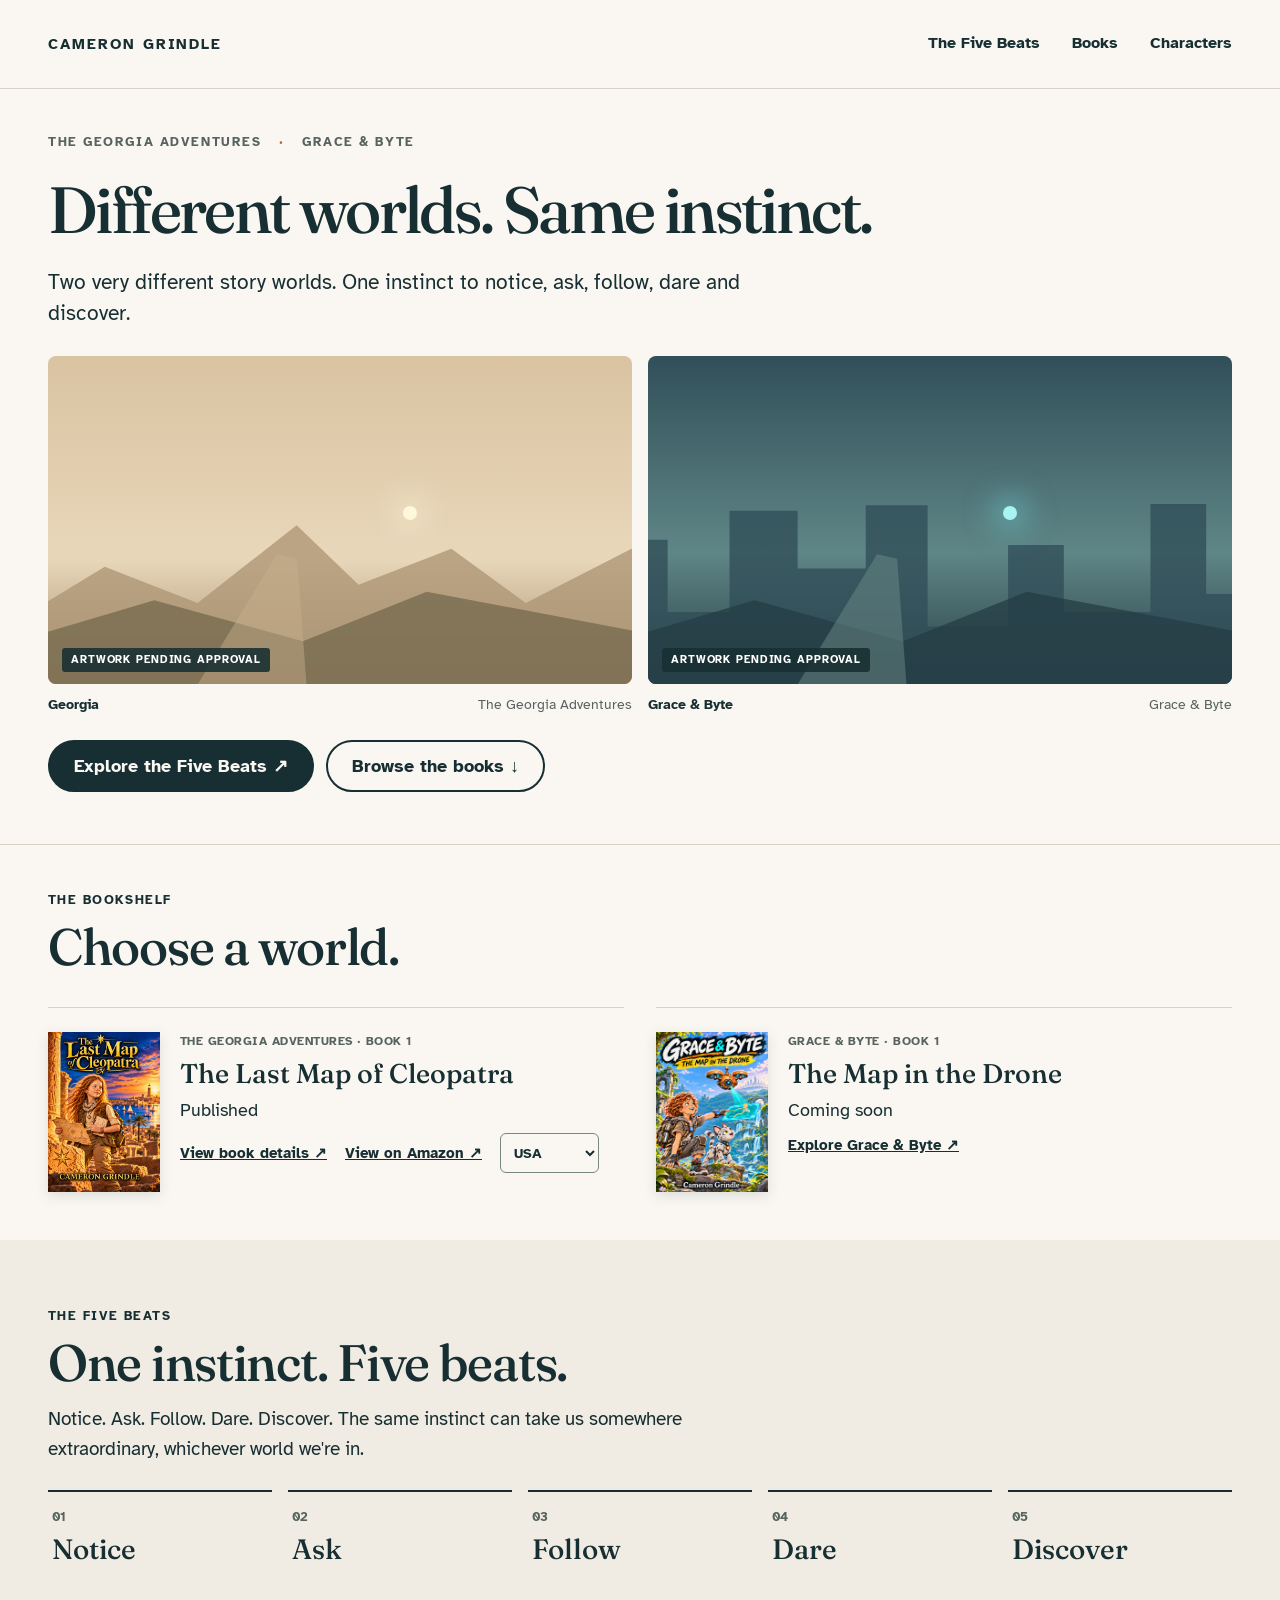
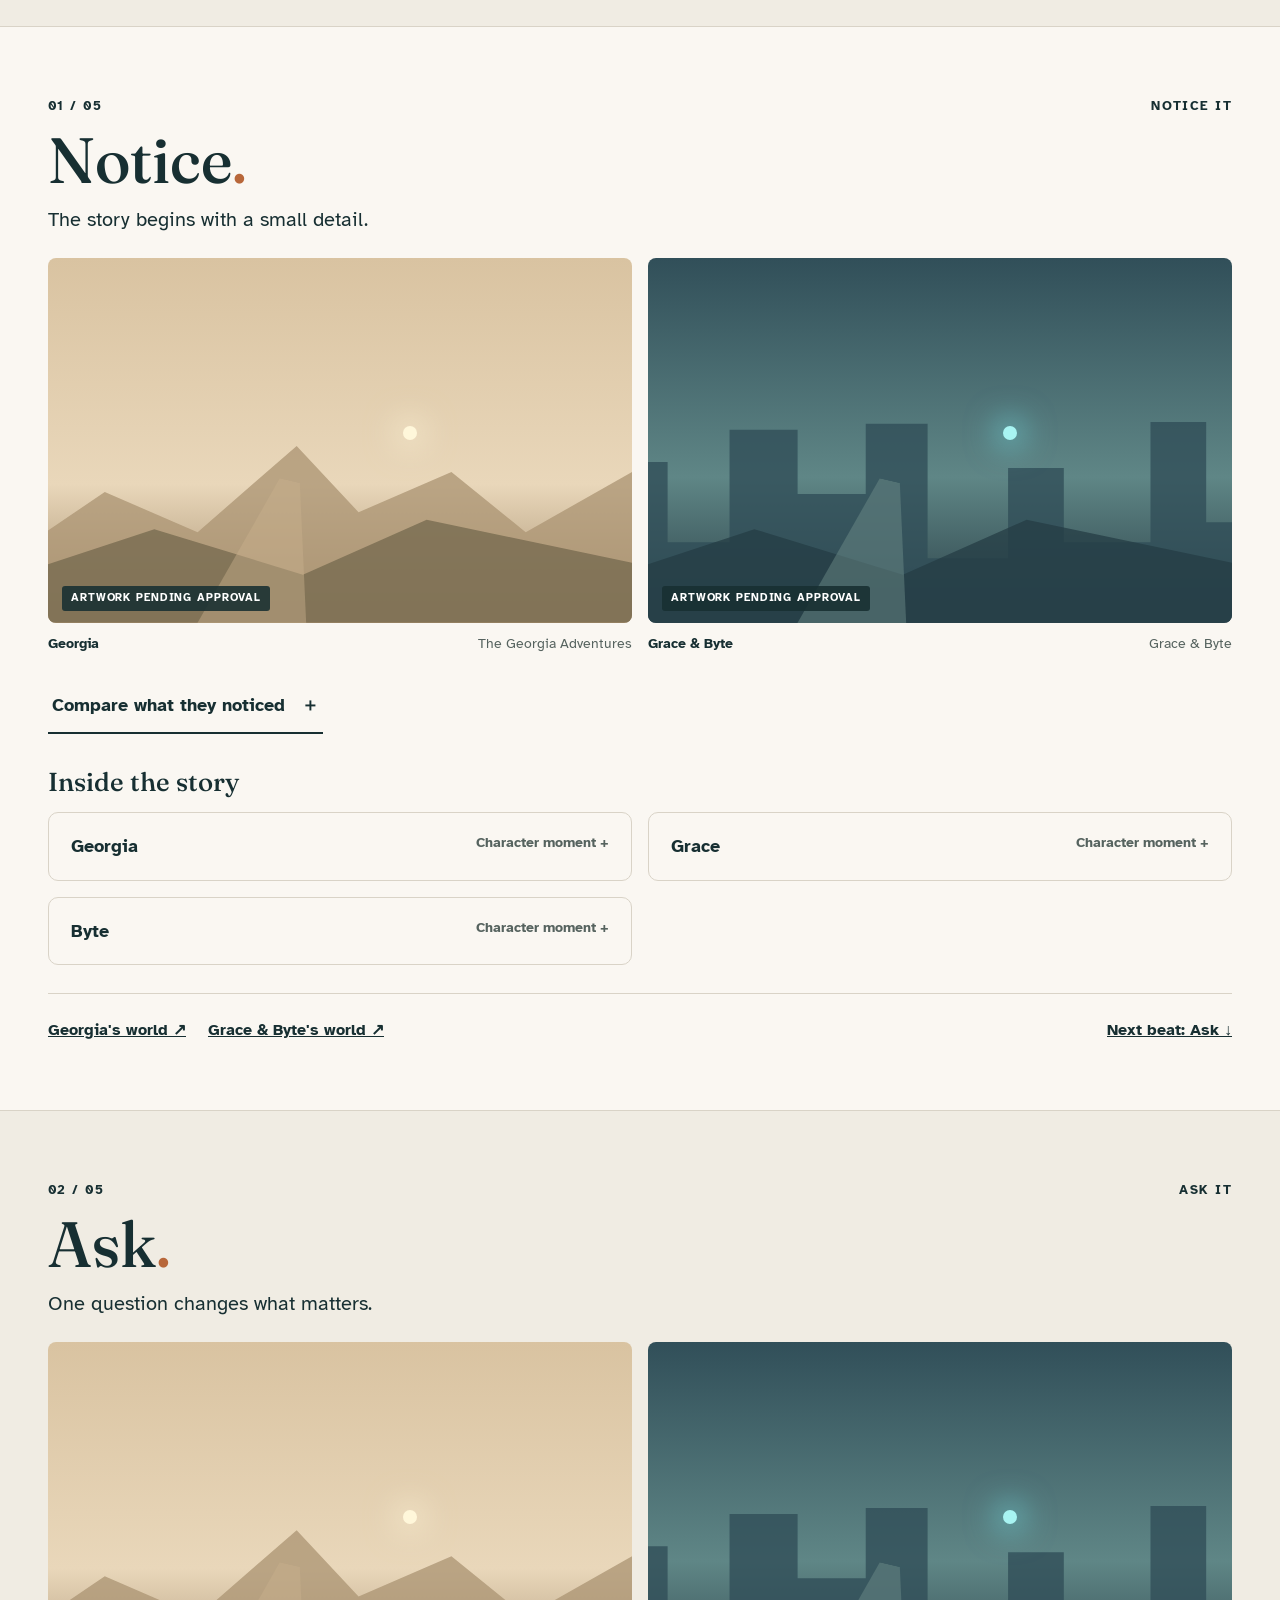
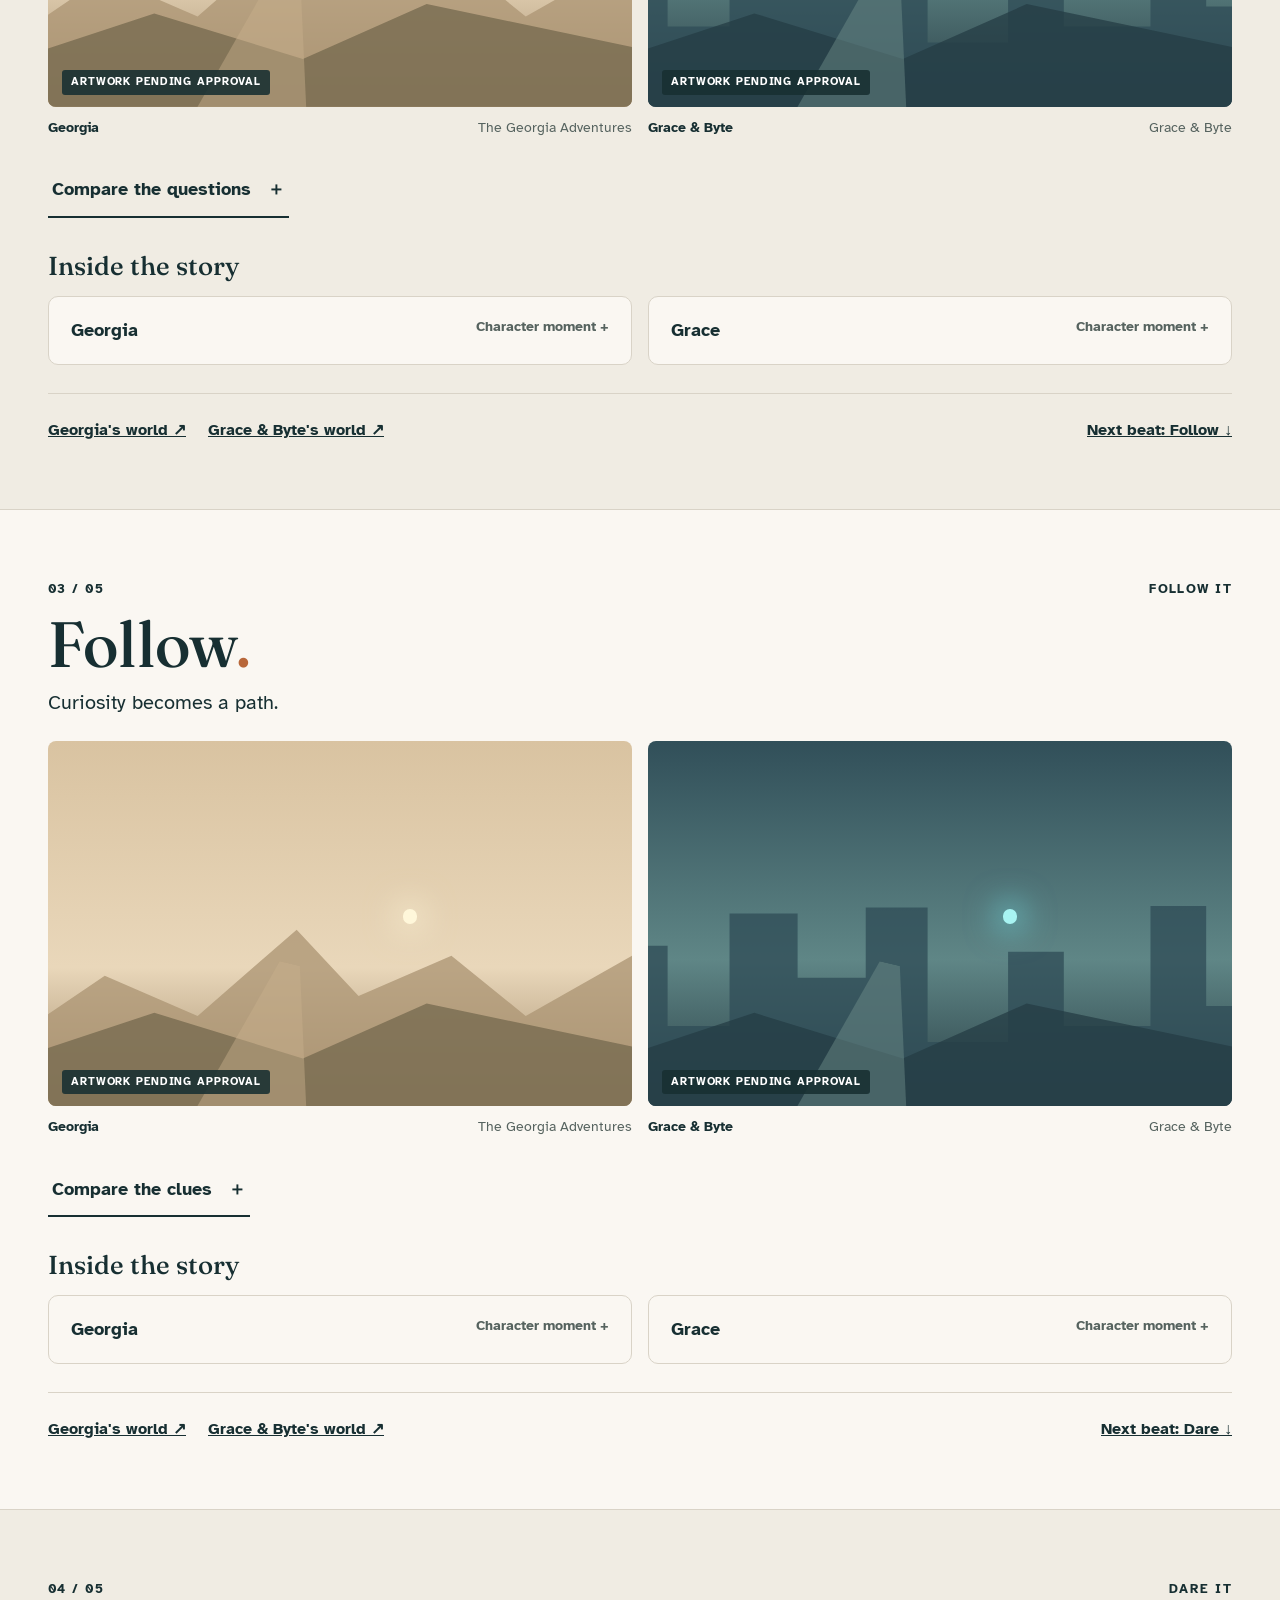
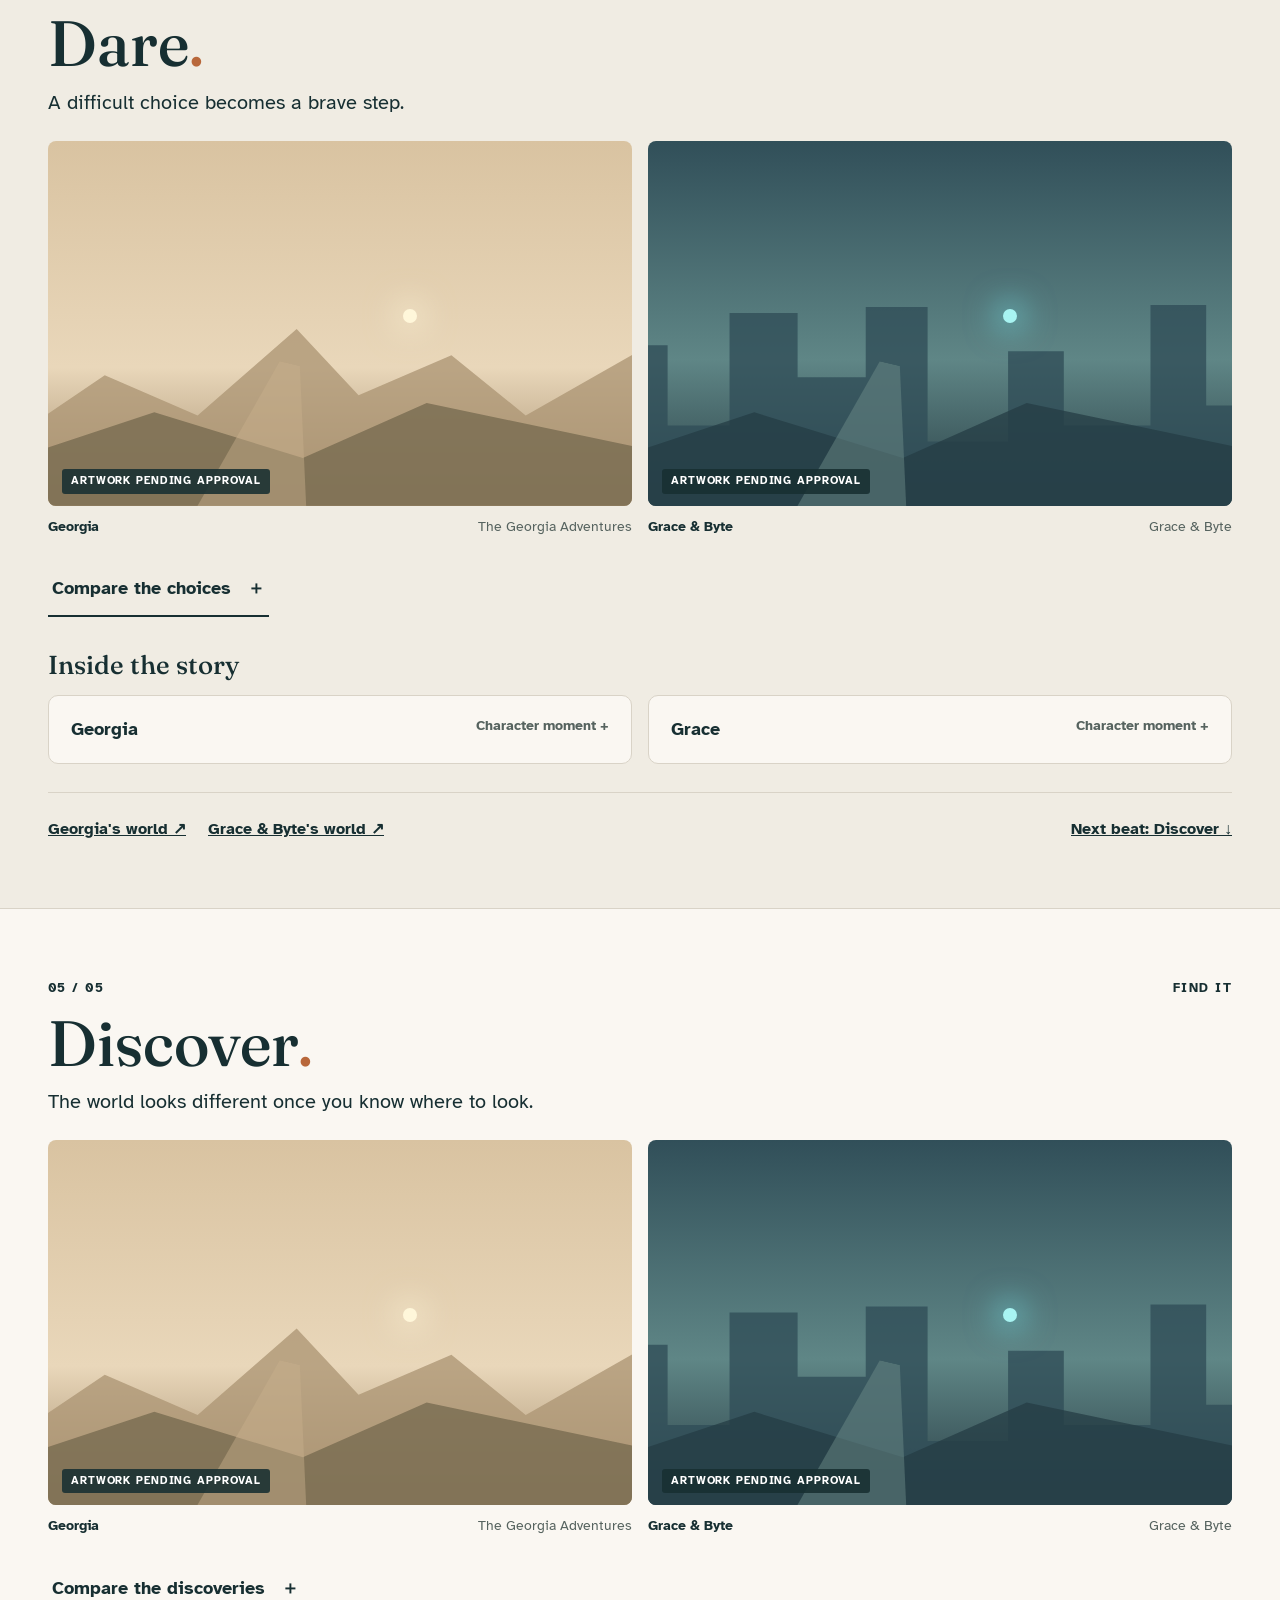
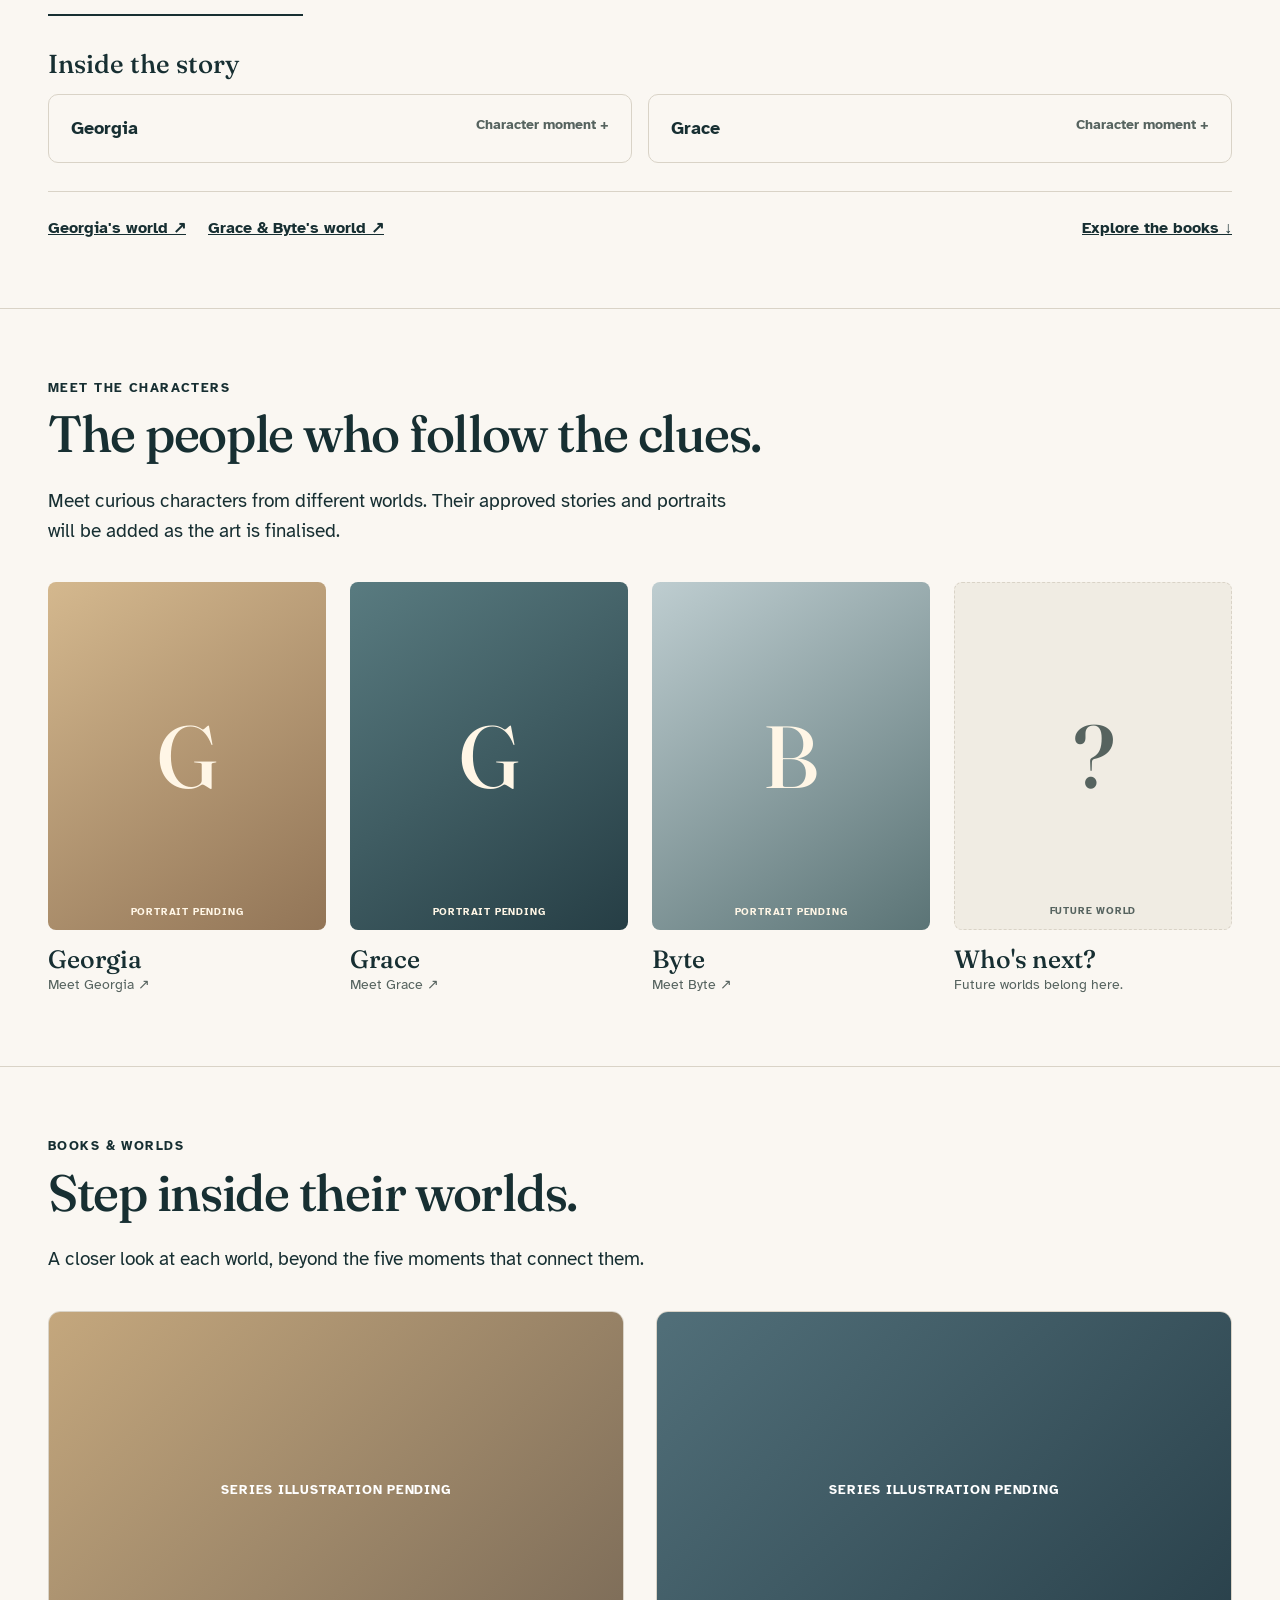
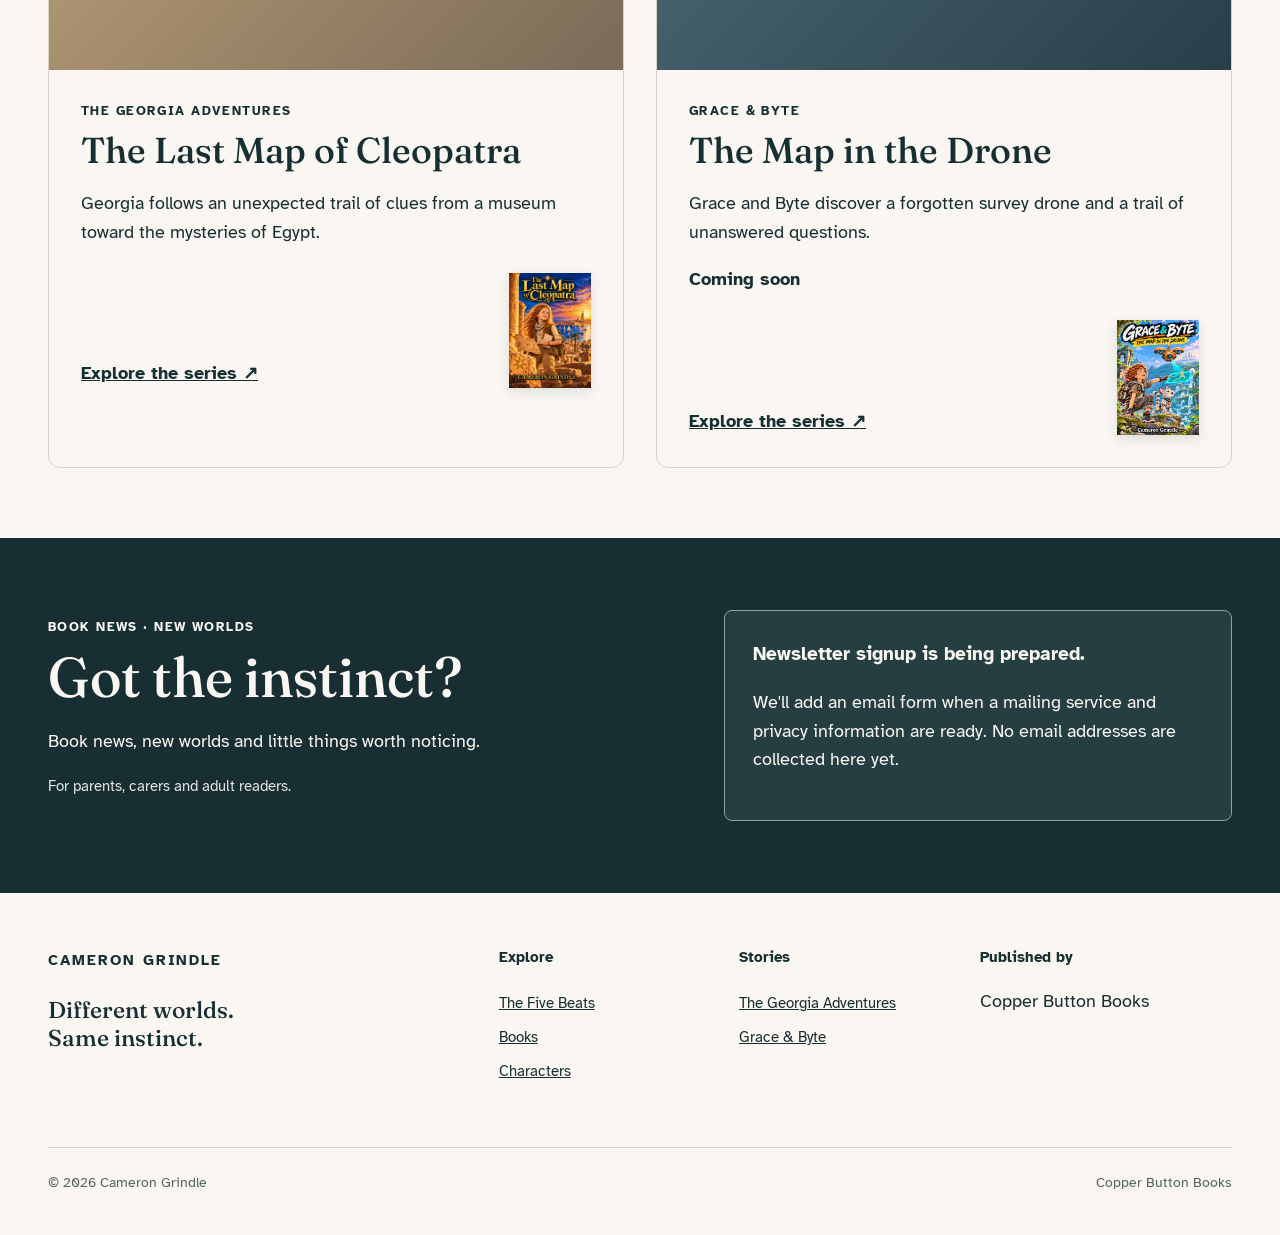
==== commit d1616b41: "Prepare approved story-world hero images without duplicating Notice artwork" ====
--- a/index.html
+++ b/index.html
@@ -1,11 +1,11 @@
 <!doctype html><html lang="en-AU"><head><meta charset="utf-8"><meta name="viewport" content="width=device-width,initial-scale=1"><meta name="theme-color" content="#FAF7F2"><meta name="description" content="Different worlds. Same instinct. Discover The Georgia Adventures and Grace & Byte, stories by Cameron Grindle."><meta property="og:type" content="website"><meta property="og:title" content="Cameron Grindle | Different worlds. Same instinct."><title>Cameron Grindle — Different worlds. Same instinct.</title><link rel="stylesheet" href="five-beats.css"><script src="five-beats.js" defer></script><script src="amazon-links.js" defer></script></head><body><a class="skip" href="#main-content">Skip to main content</a><header class="site-header"><div class="shell header-inner"><a class="brand" href="#top" aria-label="Cameron Grindle — home">CAMERON <strong>GRINDLE</strong></a><nav class="main-nav" aria-label="Primary"><a href="#five-beats">The Five Beats</a><a href="#books-fast-lane">Books</a><a href="#characters">Characters</a></nav><div class="mobile-tools"><a class="books-link" href="#books-fast-lane">Books</a><button class="menu-button" aria-label="Open menu" aria-expanded="false" aria-controls="mobile-nav" type="button"><i aria-hidden="true"></i>Menu</button></div></div><nav id="mobile-nav" class="mobile-nav" aria-label="Mobile primary" hidden><a href="#five-beats">The Five Beats</a><a href="#books-fast-lane">Books</a><a href="#characters">Characters</a><a href="georgia-adventures.html">The Georgia Adventures</a><a href="grace-and-byte.html">Grace &amp; Byte</a></nav></header><main id="main-content">
-<section class="hero" id="top"><div class="shell"><p class="worlds-overline">THE GEORGIA ADVENTURES <span aria-hidden="true">·</span> GRACE &amp; BYTE</p><h1><span>Different worlds. </span><span>Same instinct.</span></h1><p class="hero-deck">Two very different story worlds. One instinct to notice, ask, follow, dare and discover.</p><div class="frames"><figure class="frame georgia concept-frame"><div class="art" role="img" aria-label="Development illustration placeholder for Georgia's historical mystery at the notice beat"><img class="concept-image" src="notice-georgia-concept.webp" alt="Exploratory illustration concept showing Georgia noticing an ibis symbol in an ancient coastal ruin" decoding="async" fetchpriority="high" onload="this.parentElement.classList.add('has-concept')" onerror="this.remove()"><div class="land back"></div><div class="land fore"></div><div class="path"></div><div class="curiosity"></div><i class="focus-marker" aria-hidden="true"></i><span class="pending">ARTWORK PENDING APPROVAL</span></div><figcaption><strong>Georgia</strong><span>The Georgia Adventures</span></figcaption></figure><figure class="frame grace concept-frame"><div class="art" role="img" aria-label="Development illustration placeholder for Grace and Byte's futuristic adventure at the notice beat"><img class="concept-image" src="notice-grace-concept.webp" alt="Exploratory illustration concept showing Grace and Byte noticing a forgotten survey drone in a ruined future city" decoding="async" fetchpriority="high" onload="this.parentElement.classList.add('has-concept')" onerror="this.remove()"><div class="land back"></div><div class="land fore"></div><div class="path"></div><div class="curiosity"></div><i class="focus-marker" aria-hidden="true"></i><span class="pending">ARTWORK PENDING APPROVAL</span></div><figcaption><strong>Grace &amp; Byte</strong><span>Grace &amp; Byte</span></figcaption></figure></div><div class="hero-buttons"><a class="button primary" href="#five-beats">Explore the Five Beats ↗</a><a class="button secondary" href="#books-fast-lane">Browse the books ↓</a></div></div></section>
+<section class="hero" id="top"><div class="shell"><p class="worlds-overline">THE GEORGIA ADVENTURES <span aria-hidden="true">·</span> GRACE &amp; BYTE</p><h1><span>Different worlds. </span><span>Same instinct.</span></h1><p class="hero-deck">Two very different story worlds. One instinct to notice, ask, follow, dare and discover.</p><div class="frames"><figure class="frame georgia hero-frame"><div class="art" role="img" aria-label="Development illustration placeholder for Georgia's historical mystery at the notice beat"><img class="concept-image" src="georgia-home-hero.webp" alt="Georgia, a red-haired young adventurer, studies her journal amid sunlit stone ruins, arches and carved masonry." width="1672" height="941" decoding="async" fetchpriority="high" onload="this.parentElement.classList.add('has-concept');this.parentElement.removeAttribute('role');this.parentElement.removeAttribute('aria-label')" onerror="this.remove()"><div class="land back"></div><div class="land fore"></div><div class="path"></div><div class="curiosity"></div><i class="focus-marker" aria-hidden="true"></i><span class="pending">ARTWORK PENDING APPROVAL</span></div><figcaption><strong>Georgia</strong><span>The Georgia Adventures</span></figcaption></figure><figure class="frame grace hero-frame"><div class="art" role="img" aria-label="Development illustration placeholder for Grace and Byte's futuristic adventure at the notice beat"><img class="concept-image" src="grace-byte-home-hero.webp" alt="Grace and her robotic cat Byte look toward a bright, green future city with sky bridges, waterfalls and people." width="1672" height="941" decoding="async" loading="eager" onload="this.parentElement.classList.add('has-concept');this.parentElement.removeAttribute('role');this.parentElement.removeAttribute('aria-label')" onerror="this.remove()"><div class="land back"></div><div class="land fore"></div><div class="path"></div><div class="curiosity"></div><i class="focus-marker" aria-hidden="true"></i><span class="pending">ARTWORK PENDING APPROVAL</span></div><figcaption><strong>Grace &amp; Byte</strong><span>Grace &amp; Byte</span></figcaption></figure></div><div class="hero-buttons"><a class="button primary" href="#five-beats">Explore the Five Beats ↗</a><a class="button secondary" href="#books-fast-lane">Browse the books ↓</a></div></div></section>
 <section class="bookshelf" id="books-fast-lane"><div class="shell"><p class="eyebrow">THE BOOKSHELF</p><h2>Choose a world.</h2><div class="quick-grid">
 <article class="quick-book"><a href="georgia-adventures.html"><img src="The_Last_Map_of_Cleopatra_Corrected_Front_Cover_Web.jpg" alt="Cover of The Last Map of Cleopatra" loading="eager" width="112" height="160"></a><div><p class="book-meta">THE GEORGIA ADVENTURES · BOOK 1</p><h3>The Last Map of Cleopatra</h3><p>Published</p><div class="quick-links"><a href="georgia-adventures.html">View book details ↗</a><a data-amazon-format="paperback" href="https://www.amazon.com.au/dp/1763934322" target="_blank" rel="noopener noreferrer">View on Amazon ↗</a><label class="sr-only" for="amazon-store-fivebeats">Choose Amazon store</label><select class="market-select" id="amazon-store-fivebeats" data-amazon-store aria-label="Amazon marketplace"><option value="AU">Australia</option><option value="US">USA</option></select></div></div></article>
 <article class="quick-book"><a href="grace-and-byte.html"><img src="grace-byte-cover.jpg" alt="Cover of Grace &amp; Byte: The Map in the Drone" loading="eager" width="112" height="160"></a><div><p class="book-meta">GRACE &amp; BYTE · BOOK 1</p><h3>The Map in the Drone</h3><p>Coming soon</p><div class="quick-links"><a href="grace-and-byte.html">Explore Grace &amp; Byte ↗</a></div></div></article>
 </div></div></section>
 <section class="intro" id="five-beats"><div class="shell"><p class="eyebrow">THE FIVE BEATS</p><h2>One instinct. Five beats.</h2><p class="intro-lead">Notice. Ask. Follow. Dare. Discover. The same instinct can take us somewhere extraordinary, whichever world we're in.</p><nav class="beat-index" aria-label="Jump to a beat"><a href="#beat-notice"><small>01</small><strong>Notice</strong></a><a href="#beat-ask"><small>02</small><strong>Ask</strong></a><a href="#beat-follow"><small>03</small><strong>Follow</strong></a><a href="#beat-dare"><small>04</small><strong>Dare</strong></a><a href="#beat-discover"><small>05</small><strong>Discover</strong></a></nav></div></section>
-<section class="beat " id="beat-notice" aria-labelledby="heading-notice"><div class="shell"><div class="beat-overline"><span>01 / 05</span><span>notice it</span></div><h3 id="heading-notice">Notice<em>.</em></h3><p class="beat-lead">The story begins with a small detail.</p><div class="frames"><figure class="frame georgia concept-frame"><div class="art" role="img" aria-label="Development illustration placeholder for Georgia's historical mystery at the notice beat"><img class="concept-image" src="notice-georgia-concept.webp" alt="Exploratory illustration concept showing Georgia noticing an ibis symbol in an ancient coastal ruin" decoding="async" loading="lazy" onload="this.parentElement.classList.add('has-concept')" onerror="this.remove()"><div class="land back"></div><div class="land fore"></div><div class="path"></div><div class="curiosity"></div><i class="focus-marker" aria-hidden="true"></i><span class="pending">ARTWORK PENDING APPROVAL</span></div><figcaption><strong>Georgia</strong><span>The Georgia Adventures</span></figcaption></figure><figure class="frame grace concept-frame"><div class="art" role="img" aria-label="Development illustration placeholder for Grace and Byte's futuristic adventure at the notice beat"><img class="concept-image" src="notice-grace-concept.webp" alt="Exploratory illustration concept showing Grace and Byte noticing a forgotten survey drone in a ruined future city" decoding="async" loading="lazy" onload="this.parentElement.classList.add('has-concept')" onerror="this.remove()"><div class="land back"></div><div class="land fore"></div><div class="path"></div><div class="curiosity"></div><i class="focus-marker" aria-hidden="true"></i><span class="pending">ARTWORK PENDING APPROVAL</span></div><figcaption><strong>Grace &amp; Byte</strong><span>Grace &amp; Byte</span></figcaption></figure></div><button class="compare" type="button" aria-expanded="false" aria-controls="compare-notice">Compare what they noticed <span aria-hidden="true">＋</span></button><div class="comparison" id="compare-notice" hidden><p class="editor-note">Development preview — scene-specific notes will be added only after the illustrations and manuscript details are approved.</p><div class="comparison-cols"><p><b>Georgia:</b> This area will describe her approved observation in the completed illustration.</p><p><b>Grace &amp; Byte:</b> This area will describe the matching moment in the other world.</p></div></div><h4 class="card-subheading">Inside the story</h4><div class="insights"><details id="character-georgia"><summary>Georgia <span>Character moment +</span></summary><p>Approved character voice, question and dialogue will appear here after editorial review.</p><a href="georgia-adventures.html">Explore The Georgia Adventures ↗</a></details><details id="character-grace"><summary>Grace <span>Character moment +</span></summary><p>Approved character voice, question and dialogue will appear here after editorial review.</p><a href="grace-and-byte.html">Explore Grace &amp; Byte ↗</a></details><details id="character-byte"><summary>Byte <span>Character moment +</span></summary><p>Byte's approved character notes will be added here.</p><a href="grace-and-byte.html">Explore Grace &amp; Byte ↗</a></details></div><div class="beat-bottom"><div><a href="georgia-adventures.html">Georgia's world ↗</a><a href="grace-and-byte.html">Grace &amp; Byte's world ↗</a></div><a href="#beat-ask">Next beat: Ask ↓</a></div></div></section>
+<section class="beat " id="beat-notice" aria-labelledby="heading-notice"><div class="shell"><div class="beat-overline"><span>01 / 05</span><span>notice it</span></div><h3 id="heading-notice">Notice<em>.</em></h3><p class="beat-lead">The story begins with a small detail.</p><div class="frames"><figure class="frame georgia"><div class="art" role="img" aria-label="Development illustration placeholder for Georgia's historical mystery at the notice beat"><div class="land back"></div><div class="land fore"></div><div class="path"></div><div class="curiosity"></div><i class="focus-marker" aria-hidden="true"></i><span class="pending">ARTWORK PENDING APPROVAL</span></div><figcaption><strong>Georgia</strong><span>The Georgia Adventures</span></figcaption></figure><figure class="frame grace"><div class="art" role="img" aria-label="Development illustration placeholder for Grace and Byte's futuristic adventure at the notice beat"><div class="land back"></div><div class="land fore"></div><div class="path"></div><div class="curiosity"></div><i class="focus-marker" aria-hidden="true"></i><span class="pending">ARTWORK PENDING APPROVAL</span></div><figcaption><strong>Grace &amp; Byte</strong><span>Grace &amp; Byte</span></figcaption></figure></div><button class="compare" type="button" aria-expanded="false" aria-controls="compare-notice">Compare what they noticed <span aria-hidden="true">＋</span></button><div class="comparison" id="compare-notice" hidden><p class="editor-note">Development preview — scene-specific notes will be added only after the illustrations and manuscript details are approved.</p><div class="comparison-cols"><p><b>Georgia:</b> This area will describe her approved observation in the completed illustration.</p><p><b>Grace &amp; Byte:</b> This area will describe the matching moment in the other world.</p></div></div><h4 class="card-subheading">Inside the story</h4><div class="insights"><details id="character-georgia"><summary>Georgia <span>Character moment +</span></summary><p>Approved character voice, question and dialogue will appear here after editorial review.</p><a href="georgia-adventures.html">Explore The Georgia Adventures ↗</a></details><details id="character-grace"><summary>Grace <span>Character moment +</span></summary><p>Approved character voice, question and dialogue will appear here after editorial review.</p><a href="grace-and-byte.html">Explore Grace &amp; Byte ↗</a></details><details id="character-byte"><summary>Byte <span>Character moment +</span></summary><p>Byte's approved character notes will be added here.</p><a href="grace-and-byte.html">Explore Grace &amp; Byte ↗</a></details></div><div class="beat-bottom"><div><a href="georgia-adventures.html">Georgia's world ↗</a><a href="grace-and-byte.html">Grace &amp; Byte's world ↗</a></div><a href="#beat-ask">Next beat: Ask ↓</a></div></div></section>
 <section class="beat tinted" id="beat-ask" aria-labelledby="heading-ask"><div class="shell"><div class="beat-overline"><span>02 / 05</span><span>ask it</span></div><h3 id="heading-ask">Ask<em>.</em></h3><p class="beat-lead">One question changes what matters.</p><div class="frames"><figure class="frame georgia"><div class="art" role="img" aria-label="Development illustration placeholder for Georgia's historical mystery at the ask beat"><div class="land back"></div><div class="land fore"></div><div class="path"></div><div class="curiosity"></div><i class="focus-marker" aria-hidden="true"></i><span class="pending">ARTWORK PENDING APPROVAL</span></div><figcaption><strong>Georgia</strong><span>The Georgia Adventures</span></figcaption></figure><figure class="frame grace"><div class="art" role="img" aria-label="Development illustration placeholder for Grace and Byte's futuristic adventure at the ask beat"><div class="land back"></div><div class="land fore"></div><div class="path"></div><div class="curiosity"></div><i class="focus-marker" aria-hidden="true"></i><span class="pending">ARTWORK PENDING APPROVAL</span></div><figcaption><strong>Grace &amp; Byte</strong><span>Grace &amp; Byte</span></figcaption></figure></div><button class="compare" type="button" aria-expanded="false" aria-controls="compare-ask">Compare the questions <span aria-hidden="true">＋</span></button><div class="comparison" id="compare-ask" hidden><p class="editor-note">Development preview — scene-specific notes will be added only after the illustrations and manuscript details are approved.</p><div class="comparison-cols"><p><b>Georgia:</b> This area will describe her approved observation in the completed illustration.</p><p><b>Grace &amp; Byte:</b> This area will describe the matching moment in the other world.</p></div></div><h4 class="card-subheading">Inside the story</h4><div class="insights"><details ><summary>Georgia <span>Character moment +</span></summary><p>Approved character voice, question and dialogue will appear here after editorial review.</p><a href="georgia-adventures.html">Explore The Georgia Adventures ↗</a></details><details ><summary>Grace <span>Character moment +</span></summary><p>Approved character voice, question and dialogue will appear here after editorial review.</p><a href="grace-and-byte.html">Explore Grace &amp; Byte ↗</a></details></div><div class="beat-bottom"><div><a href="georgia-adventures.html">Georgia's world ↗</a><a href="grace-and-byte.html">Grace &amp; Byte's world ↗</a></div><a href="#beat-follow">Next beat: Follow ↓</a></div></div></section>
 <section class="beat " id="beat-follow" aria-labelledby="heading-follow"><div class="shell"><div class="beat-overline"><span>03 / 05</span><span>follow it</span></div><h3 id="heading-follow">Follow<em>.</em></h3><p class="beat-lead">Curiosity becomes a path.</p><div class="frames"><figure class="frame georgia"><div class="art" role="img" aria-label="Development illustration placeholder for Georgia's historical mystery at the follow beat"><div class="land back"></div><div class="land fore"></div><div class="path"></div><div class="curiosity"></div><i class="focus-marker" aria-hidden="true"></i><span class="pending">ARTWORK PENDING APPROVAL</span></div><figcaption><strong>Georgia</strong><span>The Georgia Adventures</span></figcaption></figure><figure class="frame grace"><div class="art" role="img" aria-label="Development illustration placeholder for Grace and Byte's futuristic adventure at the follow beat"><div class="land back"></div><div class="land fore"></div><div class="path"></div><div class="curiosity"></div><i class="focus-marker" aria-hidden="true"></i><span class="pending">ARTWORK PENDING APPROVAL</span></div><figcaption><strong>Grace &amp; Byte</strong><span>Grace &amp; Byte</span></figcaption></figure></div><button class="compare" type="button" aria-expanded="false" aria-controls="compare-follow">Compare the clues <span aria-hidden="true">＋</span></button><div class="comparison" id="compare-follow" hidden><p class="editor-note">Development preview — scene-specific notes will be added only after the illustrations and manuscript details are approved.</p><div class="comparison-cols"><p><b>Georgia:</b> This area will describe her approved observation in the completed illustration.</p><p><b>Grace &amp; Byte:</b> This area will describe the matching moment in the other world.</p></div></div><h4 class="card-subheading">Inside the story</h4><div class="insights"><details ><summary>Georgia <span>Character moment +</span></summary><p>Approved character voice, question and dialogue will appear here after editorial review.</p><a href="georgia-adventures.html">Explore The Georgia Adventures ↗</a></details><details ><summary>Grace <span>Character moment +</span></summary><p>Approved character voice, question and dialogue will appear here after editorial review.</p><a href="grace-and-byte.html">Explore Grace &amp; Byte ↗</a></details></div><div class="beat-bottom"><div><a href="georgia-adventures.html">Georgia's world ↗</a><a href="grace-and-byte.html">Grace &amp; Byte's world ↗</a></div><a href="#beat-dare">Next beat: Dare ↓</a></div></div></section>
 <section class="beat tinted" id="beat-dare" aria-labelledby="heading-dare"><div class="shell"><div class="beat-overline"><span>04 / 05</span><span>dare it</span></div><h3 id="heading-dare">Dare<em>.</em></h3><p class="beat-lead">A difficult choice becomes a brave step.</p><div class="frames"><figure class="frame georgia"><div class="art" role="img" aria-label="Development illustration placeholder for Georgia's historical mystery at the dare beat"><div class="land back"></div><div class="land fore"></div><div class="path"></div><div class="curiosity"></div><i class="focus-marker" aria-hidden="true"></i><span class="pending">ARTWORK PENDING APPROVAL</span></div><figcaption><strong>Georgia</strong><span>The Georgia Adventures</span></figcaption></figure><figure class="frame grace"><div class="art" role="img" aria-label="Development illustration placeholder for Grace and Byte's futuristic adventure at the dare beat"><div class="land back"></div><div class="land fore"></div><div class="path"></div><div class="curiosity"></div><i class="focus-marker" aria-hidden="true"></i><span class="pending">ARTWORK PENDING APPROVAL</span></div><figcaption><strong>Grace &amp; Byte</strong><span>Grace &amp; Byte</span></figcaption></figure></div><button class="compare" type="button" aria-expanded="false" aria-controls="compare-dare">Compare the choices <span aria-hidden="true">＋</span></button><div class="comparison" id="compare-dare" hidden><p class="editor-note">Development preview — scene-specific notes will be added only after the illustrations and manuscript details are approved.</p><div class="comparison-cols"><p><b>Georgia:</b> This area will describe her approved observation in the completed illustration.</p><p><b>Grace &amp; Byte:</b> This area will describe the matching moment in the other world.</p></div></div><h4 class="card-subheading">Inside the story</h4><div class="insights"><details ><summary>Georgia <span>Character moment +</span></summary><p>Approved character voice, question and dialogue will appear here after editorial review.</p><a href="georgia-adventures.html">Explore The Georgia Adventures ↗</a></details><details ><summary>Grace <span>Character moment +</span></summary><p>Approved character voice, question and dialogue will appear here after editorial review.</p><a href="grace-and-byte.html">Explore Grace &amp; Byte ↗</a></details></div><div class="beat-bottom"><div><a href="georgia-adventures.html">Georgia's world ↗</a><a href="grace-and-byte.html">Grace &amp; Byte's world ↗</a></div><a href="#beat-discover">Next beat: Discover ↓</a></div></div></section>
--- a/five-beats.css
+++ b/five-beats.css
@@ -46,3 +46,24 @@
  .art.has-concept{aspect-ratio:3/1}
  .art.has-concept .pending{font-size:9px;bottom:5px;left:5px}
 }
+
+
+/* v0.3: selected evergreen heroes, full artwork and responsive masthead. */
+/* Keep the two series' visual identities distinct; do not bake site copy into art. */
+.hero .art{aspect-ratio:1672 / 941}
+.hero .art.has-concept{aspect-ratio:1672 / 941}
+.hero .art.has-concept .pending{display:none}
+.hero .concept-image{object-position:center center}
+.hero h1{max-width:none}
+@media (min-width:1024px){
+  .hero h1{font-size:clamp(50px,5.1vw,74px);line-height:1.12;letter-spacing:-.04em;white-space:nowrap}
+  .hero h1 span{display:inline}
+}
+@media (min-width:768px) and (max-width:1023px){
+  .hero h1 span{display:block}
+}
+@media (max-width:767px){
+  .hero h1{white-space:normal}
+  .hero h1 span{display:block}
+  .hero .art,.hero .art.has-concept{aspect-ratio:1672 / 941}
+}
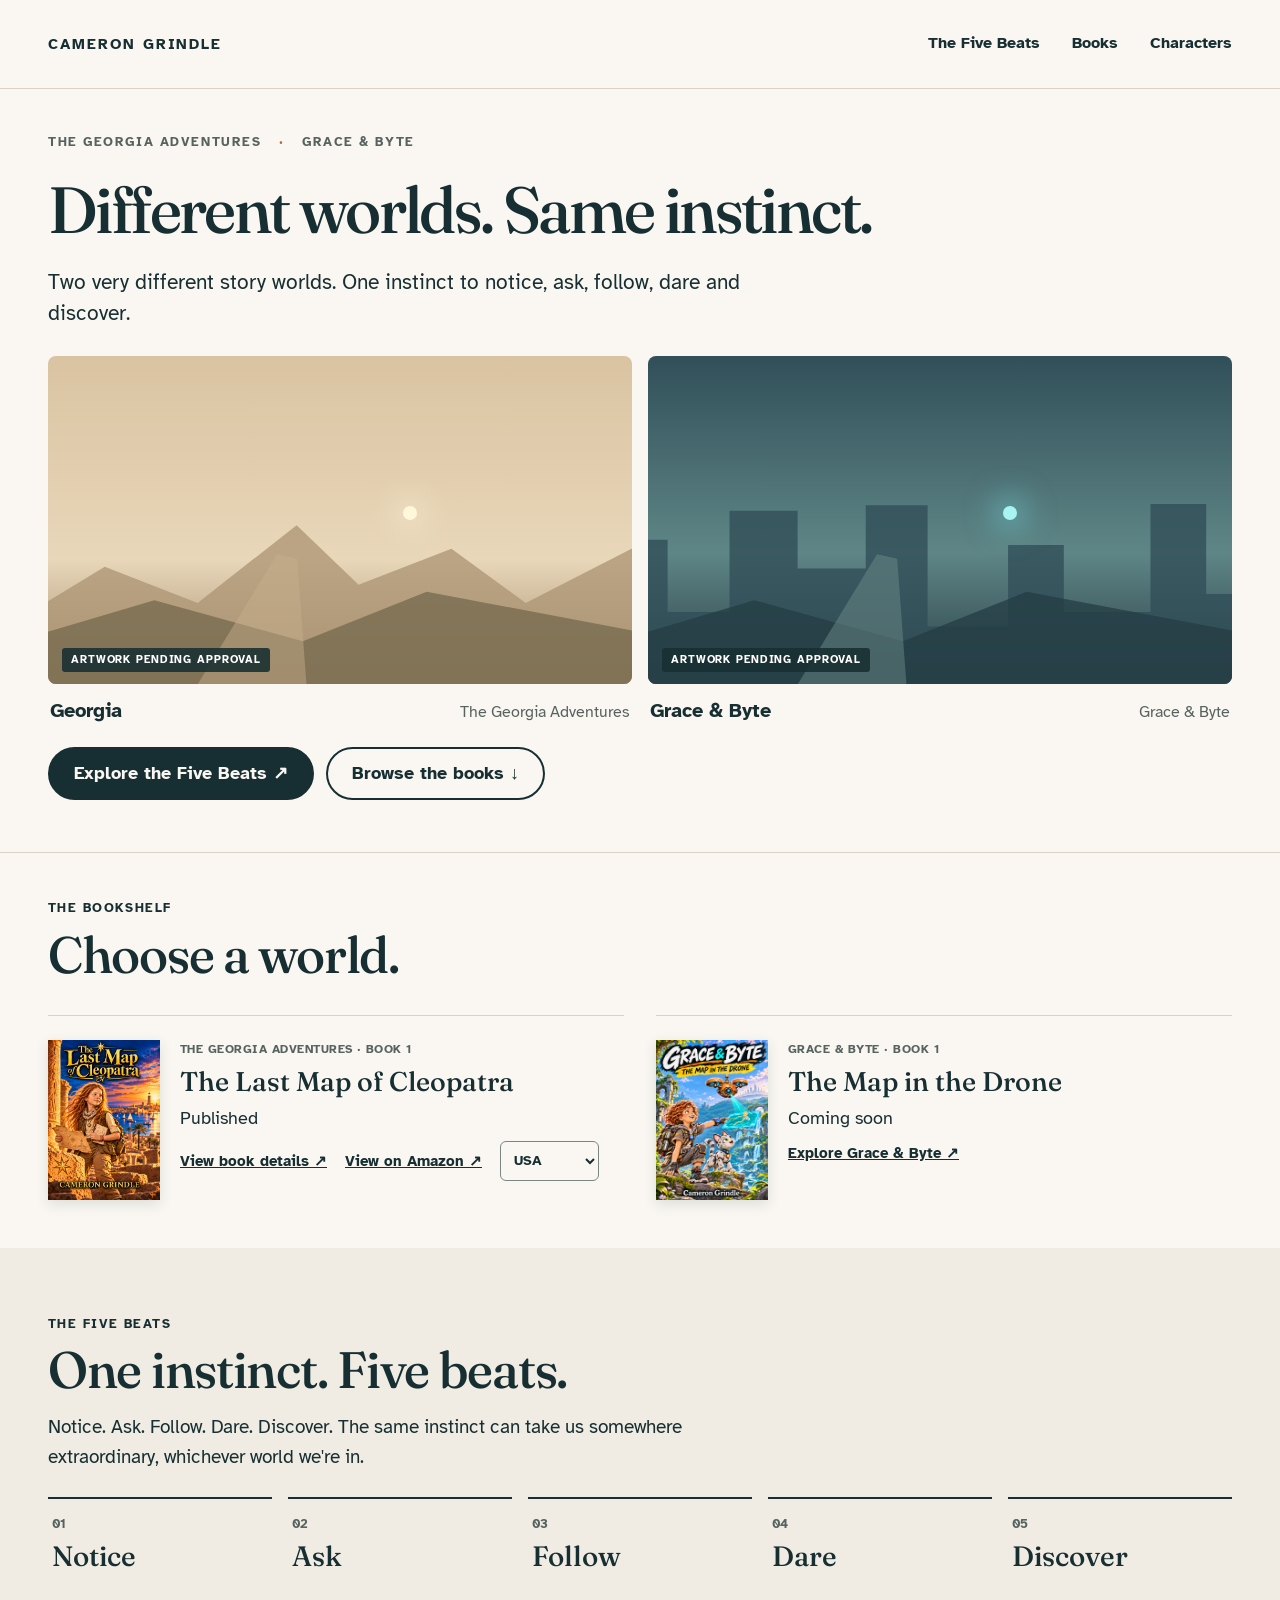
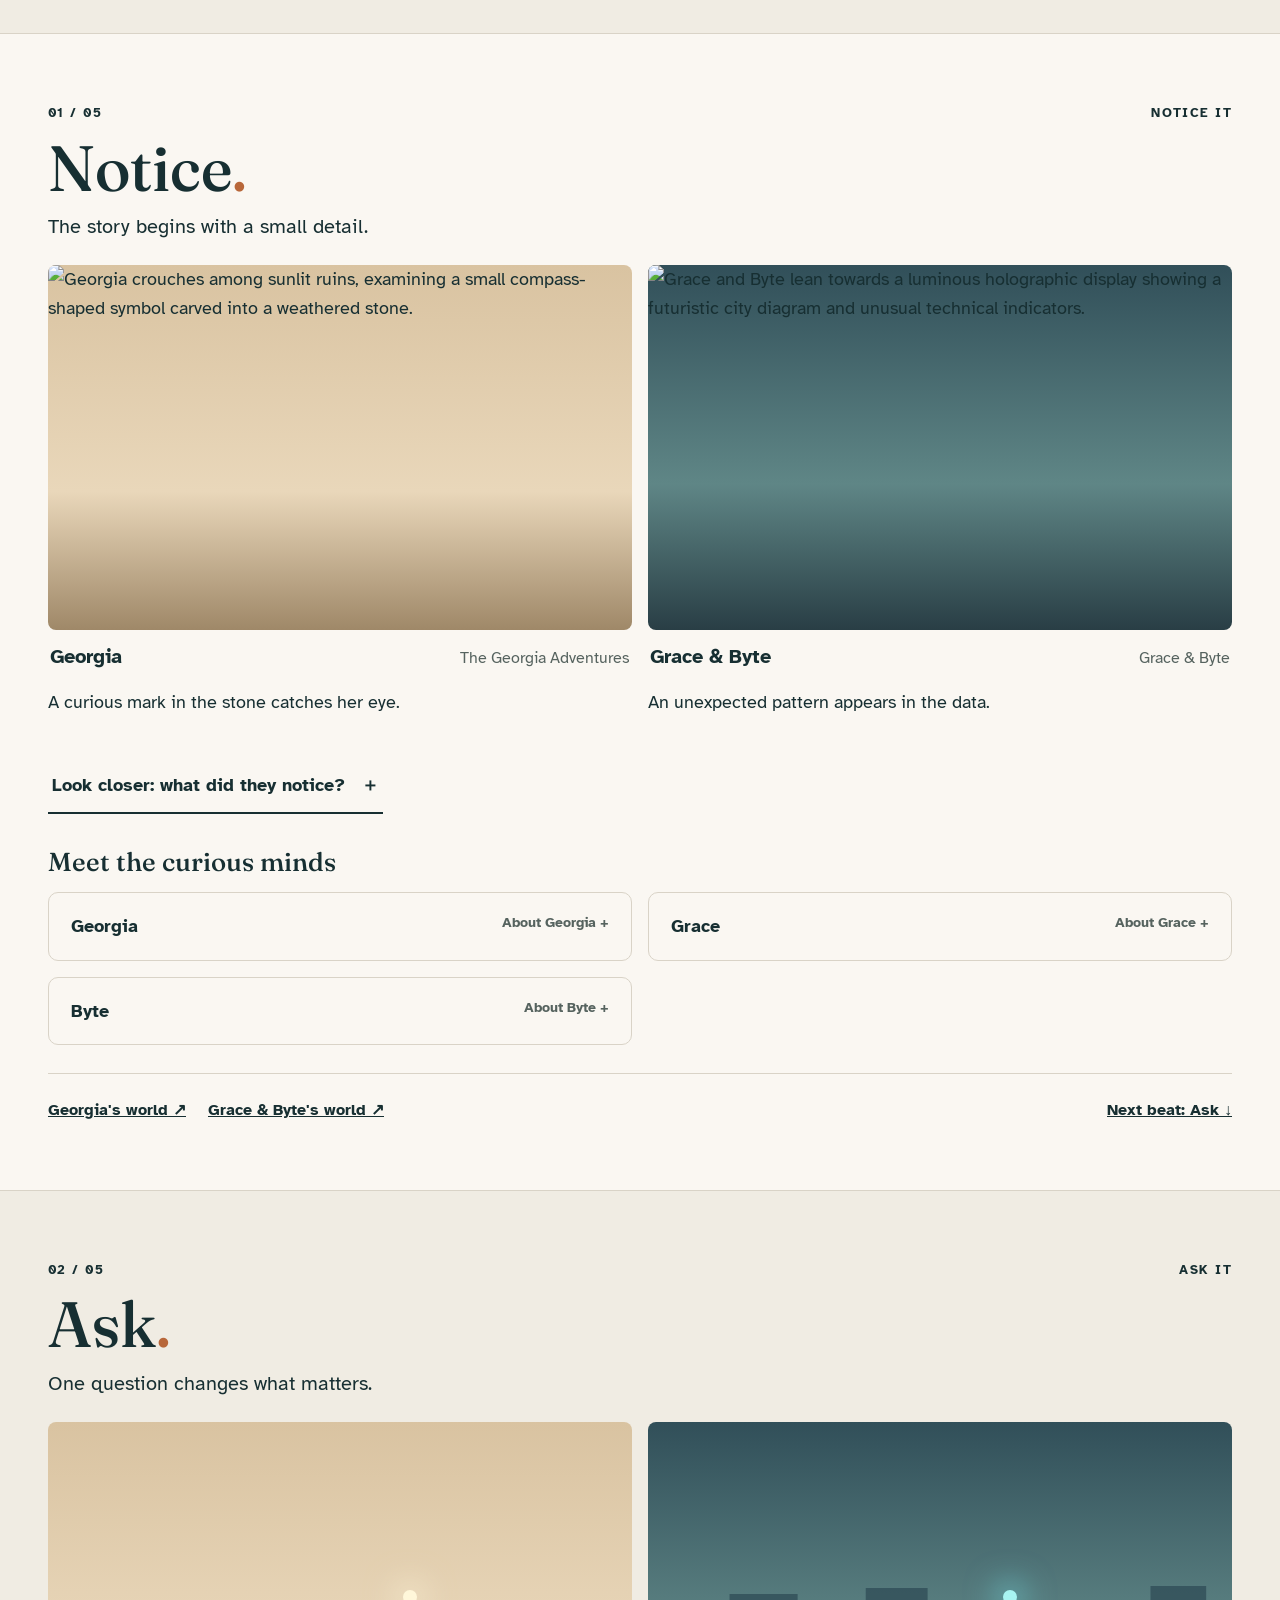
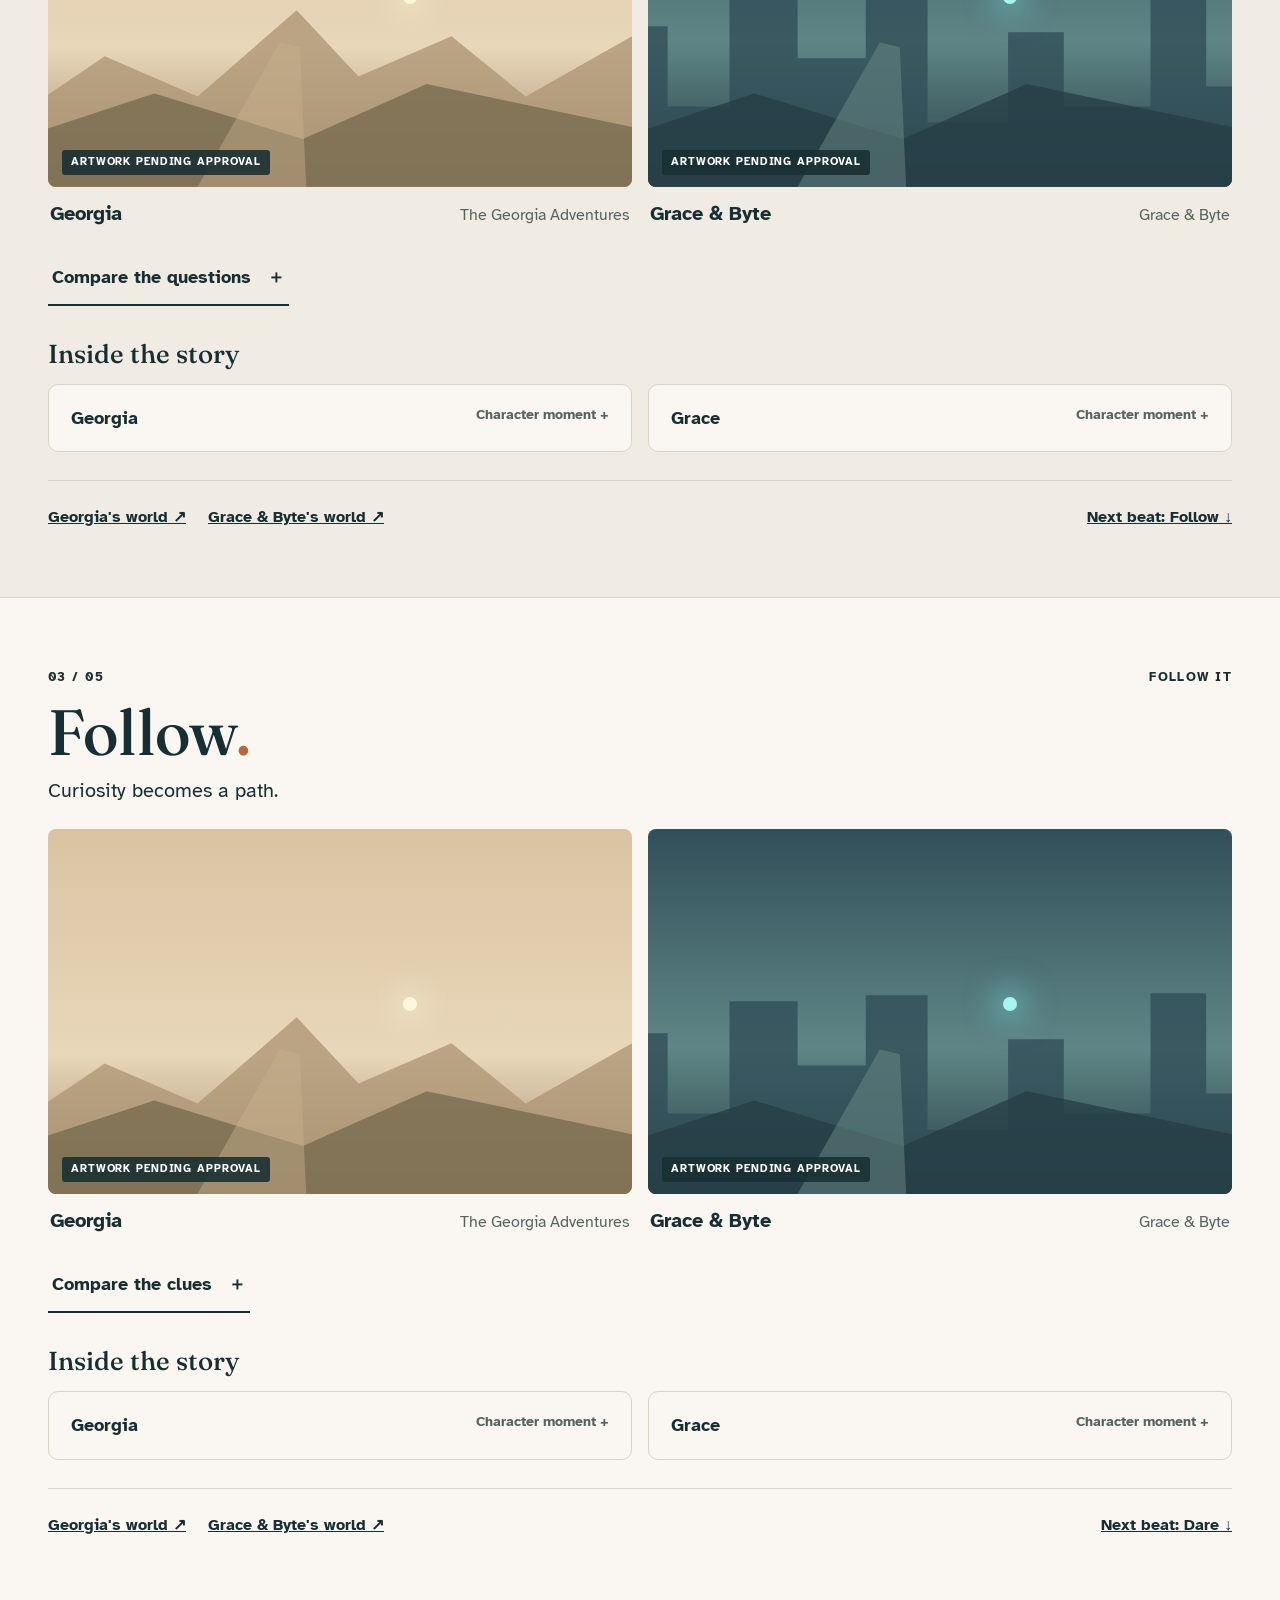
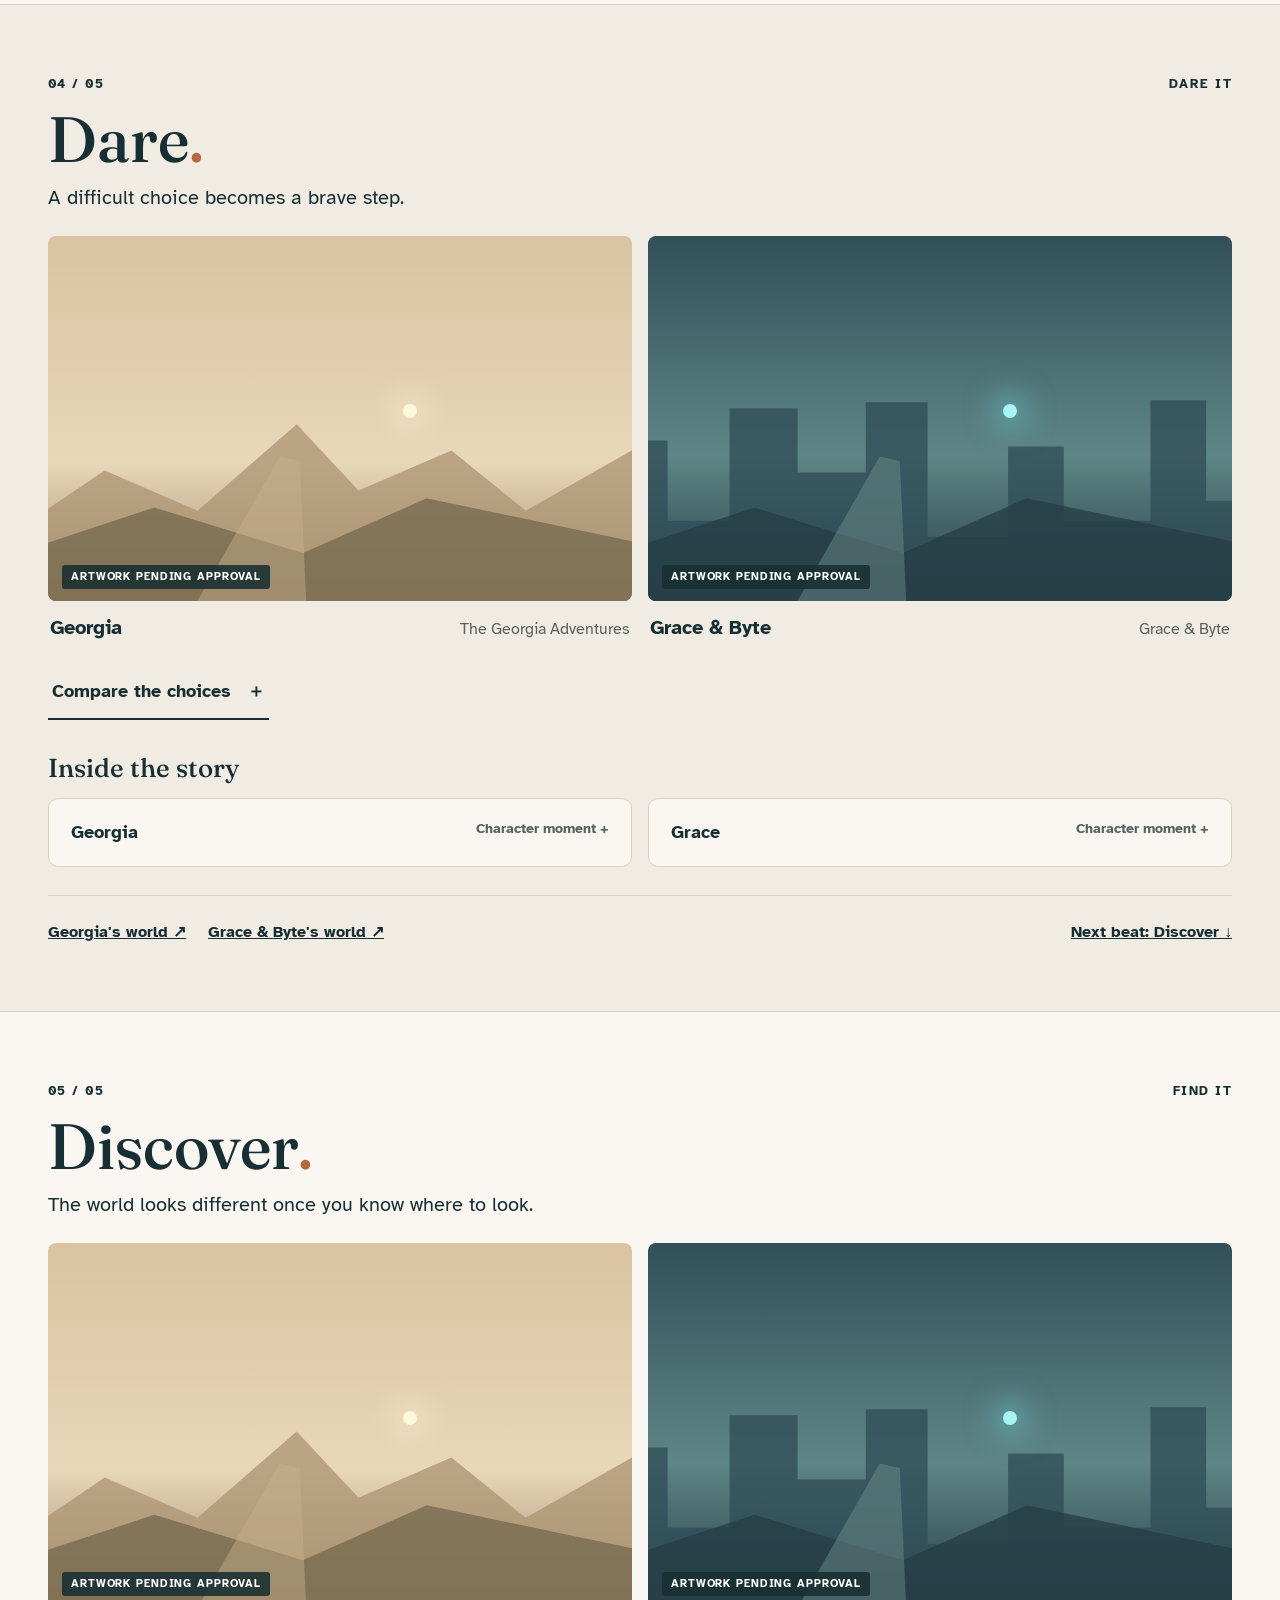
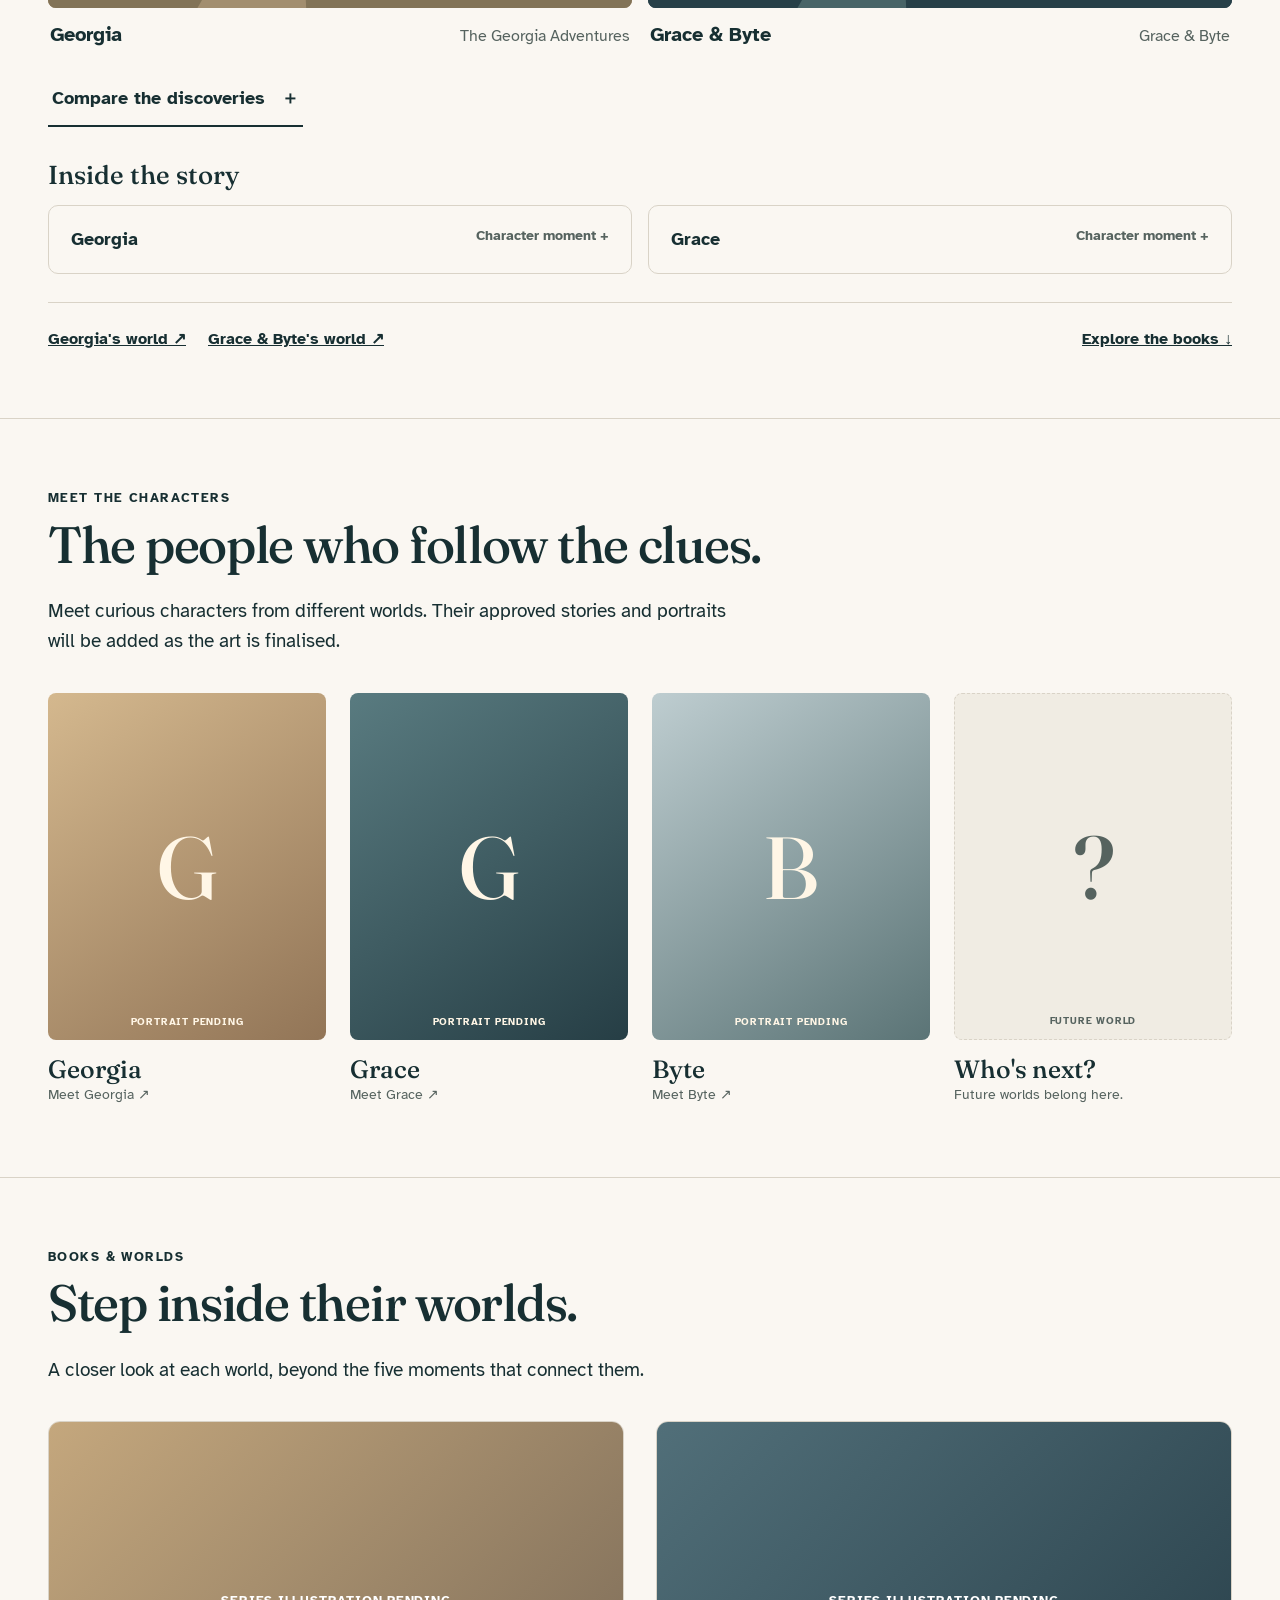
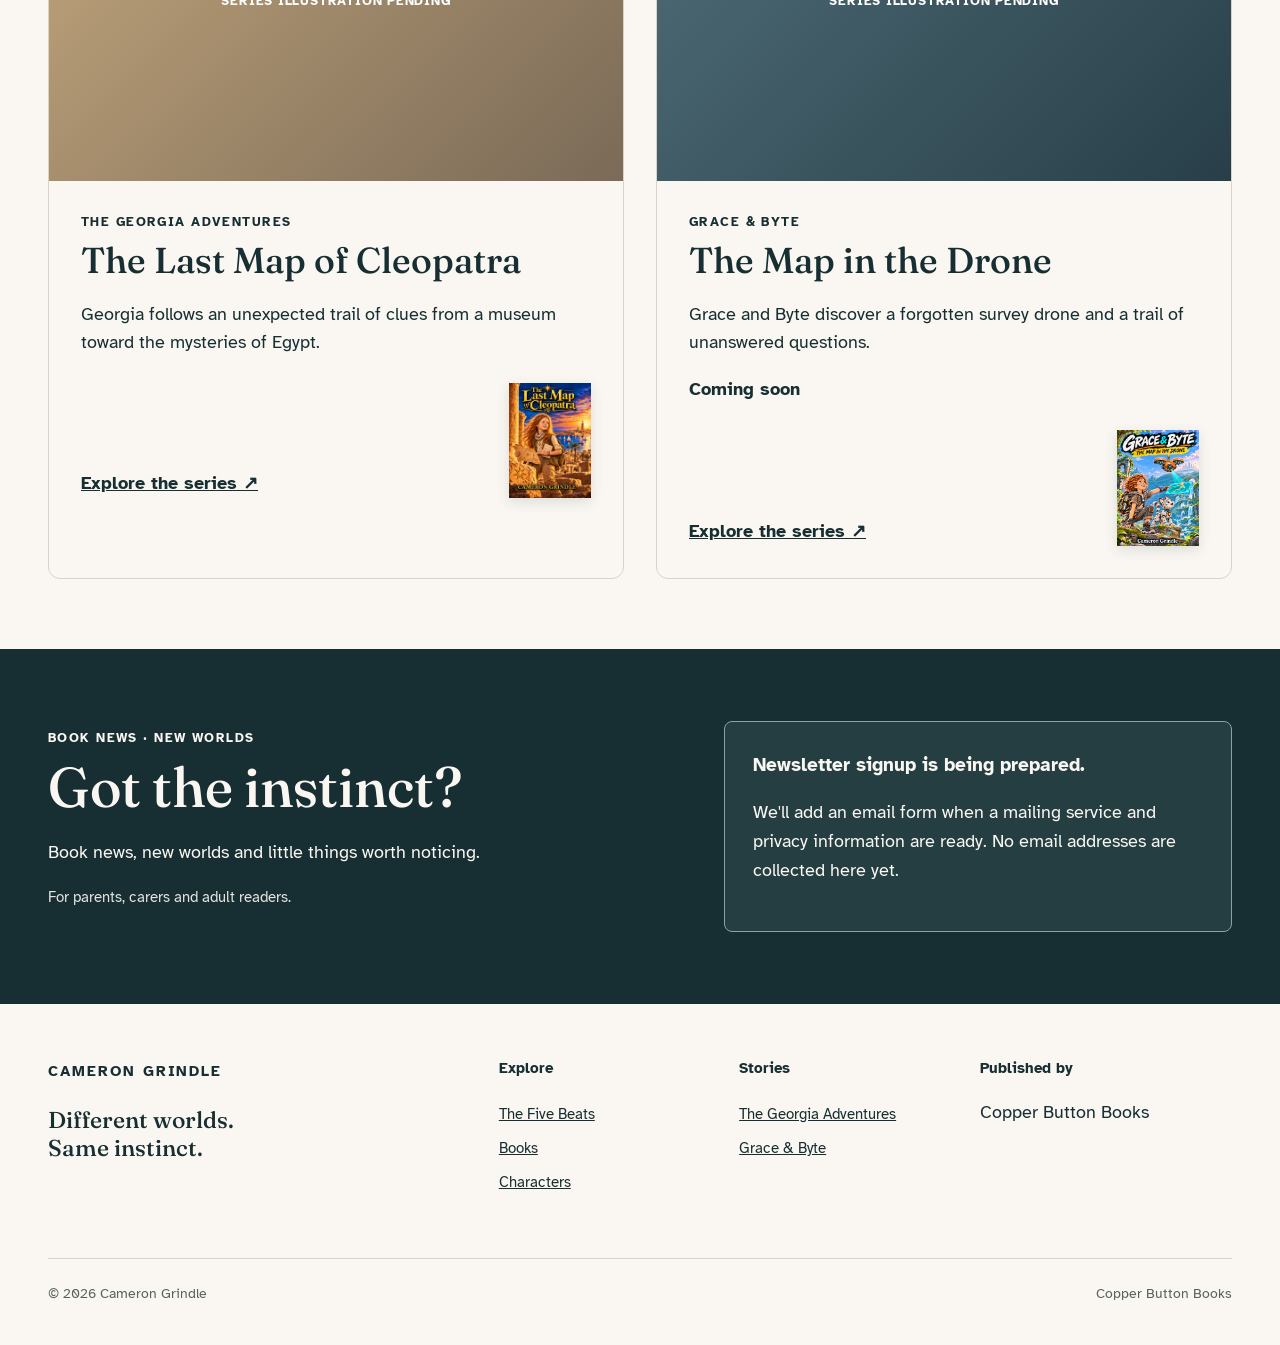
==== commit 386fa4f4: "Complete Notice beat with approved Georgia and Grace & Byte scenes" ====
--- a/index.html
+++ b/index.html
@@ -5,7 +5,44 @@
 <article class="quick-book"><a href="grace-and-byte.html"><img src="grace-byte-cover.jpg" alt="Cover of Grace &amp; Byte: The Map in the Drone" loading="eager" width="112" height="160"></a><div><p class="book-meta">GRACE &amp; BYTE · BOOK 1</p><h3>The Map in the Drone</h3><p>Coming soon</p><div class="quick-links"><a href="grace-and-byte.html">Explore Grace &amp; Byte ↗</a></div></div></article>
 </div></div></section>
 <section class="intro" id="five-beats"><div class="shell"><p class="eyebrow">THE FIVE BEATS</p><h2>One instinct. Five beats.</h2><p class="intro-lead">Notice. Ask. Follow. Dare. Discover. The same instinct can take us somewhere extraordinary, whichever world we're in.</p><nav class="beat-index" aria-label="Jump to a beat"><a href="#beat-notice"><small>01</small><strong>Notice</strong></a><a href="#beat-ask"><small>02</small><strong>Ask</strong></a><a href="#beat-follow"><small>03</small><strong>Follow</strong></a><a href="#beat-dare"><small>04</small><strong>Dare</strong></a><a href="#beat-discover"><small>05</small><strong>Discover</strong></a></nav></div></section>
-<section class="beat " id="beat-notice" aria-labelledby="heading-notice"><div class="shell"><div class="beat-overline"><span>01 / 05</span><span>notice it</span></div><h3 id="heading-notice">Notice<em>.</em></h3><p class="beat-lead">The story begins with a small detail.</p><div class="frames"><figure class="frame georgia"><div class="art" role="img" aria-label="Development illustration placeholder for Georgia's historical mystery at the notice beat"><div class="land back"></div><div class="land fore"></div><div class="path"></div><div class="curiosity"></div><i class="focus-marker" aria-hidden="true"></i><span class="pending">ARTWORK PENDING APPROVAL</span></div><figcaption><strong>Georgia</strong><span>The Georgia Adventures</span></figcaption></figure><figure class="frame grace"><div class="art" role="img" aria-label="Development illustration placeholder for Grace and Byte's futuristic adventure at the notice beat"><div class="land back"></div><div class="land fore"></div><div class="path"></div><div class="curiosity"></div><i class="focus-marker" aria-hidden="true"></i><span class="pending">ARTWORK PENDING APPROVAL</span></div><figcaption><strong>Grace &amp; Byte</strong><span>Grace &amp; Byte</span></figcaption></figure></div><button class="compare" type="button" aria-expanded="false" aria-controls="compare-notice">Compare what they noticed <span aria-hidden="true">＋</span></button><div class="comparison" id="compare-notice" hidden><p class="editor-note">Development preview — scene-specific notes will be added only after the illustrations and manuscript details are approved.</p><div class="comparison-cols"><p><b>Georgia:</b> This area will describe her approved observation in the completed illustration.</p><p><b>Grace &amp; Byte:</b> This area will describe the matching moment in the other world.</p></div></div><h4 class="card-subheading">Inside the story</h4><div class="insights"><details id="character-georgia"><summary>Georgia <span>Character moment +</span></summary><p>Approved character voice, question and dialogue will appear here after editorial review.</p><a href="georgia-adventures.html">Explore The Georgia Adventures ↗</a></details><details id="character-grace"><summary>Grace <span>Character moment +</span></summary><p>Approved character voice, question and dialogue will appear here after editorial review.</p><a href="grace-and-byte.html">Explore Grace &amp; Byte ↗</a></details><details id="character-byte"><summary>Byte <span>Character moment +</span></summary><p>Byte's approved character notes will be added here.</p><a href="grace-and-byte.html">Explore Grace &amp; Byte ↗</a></details></div><div class="beat-bottom"><div><a href="georgia-adventures.html">Georgia's world ↗</a><a href="grace-and-byte.html">Grace &amp; Byte's world ↗</a></div><a href="#beat-ask">Next beat: Ask ↓</a></div></div></section>
+<section class="beat beat--notice" id="beat-notice" aria-labelledby="heading-notice"><div class="shell">
+<div class="beat-overline"><span>01 / 05</span><span>notice it</span></div>
+<h3 id="heading-notice">Notice<em>.</em></h3>
+<p class="beat-lead">The story begins with a small detail.</p>
+<div class="frames notice-frames">
+<figure class="frame georgia notice-frame">
+<div class="art notice-art">
+<img class="notice-image" src="the_compass_rose_ruins.png" width="1672" height="941" loading="lazy" decoding="async" alt="Georgia crouches among sunlit ruins, examining a small compass-shaped symbol carved into a weathered stone.">
+<i class="focus-marker" aria-hidden="true"></i>
+</div>
+<figcaption><strong>Georgia</strong><span>The Georgia Adventures</span></figcaption>
+<p class="notice-observation">A curious mark in the stone catches her eye.</p>
+</figure>
+<figure class="frame grace notice-frame">
+<div class="art notice-art">
+<img class="notice-image" src="Grace_Byte_Notice_Bright_Tech_Study.jpg" width="810" height="456" loading="lazy" decoding="async" alt="Grace and Byte lean towards a luminous holographic display showing a futuristic city diagram and unusual technical indicators.">
+<i class="focus-marker" aria-hidden="true"></i>
+</div>
+<figcaption><strong>Grace &amp; Byte</strong><span>Grace &amp; Byte</span></figcaption>
+<p class="notice-observation">An unexpected pattern appears in the data.</p>
+</figure>
+</div>
+<button class="compare" type="button" aria-expanded="false" aria-controls="compare-notice">Look closer: what did they notice? <span aria-hidden="true">＋</span></button>
+<div class="comparison comparison--notice" id="compare-notice" hidden>
+<div class="comparison-cols">
+<p><strong>Georgia</strong><span>Among the weathered carvings, a compass-like symbol draws her attention. What might it mean?</span></p>
+<p><strong>Grace &amp; Byte</strong><span>On the glowing interface, a curious technical pattern stands out. What could it reveal?</span></p>
+</div>
+<p class="comparison-connection"><strong>Same instinct.</strong> They both stop, take a closer look and start wondering.</p>
+</div>
+<h4 class="card-subheading">Meet the curious minds</h4>
+<div class="insights">
+<details id="character-georgia"><summary>Georgia <span>About Georgia +</span></summary><p>An observant adventurer drawn to mysteries, history and mythology. Her explorations won't stop in Egypt.</p><a href="georgia-adventures.html">Explore The Georgia Adventures ↗</a></details>
+<details id="character-grace"><summary>Grace <span>About Grace +</span></summary><p>A curious young explorer growing up in a lively, technology-rich future. She follows unusual discoveries wherever they lead.</p><a href="grace-and-byte.html">Explore Grace &amp; Byte ↗</a></details>
+<details id="character-byte"><summary>Byte <span>About Byte +</span></summary><p>Grace's clever, loyal robotic cat companion. Byte is every bit as curious as Grace.</p><a href="grace-and-byte.html">Explore Grace &amp; Byte ↗</a></details>
+</div>
+<div class="beat-bottom"><div><a href="georgia-adventures.html">Georgia's world ↗</a><a href="grace-and-byte.html">Grace &amp; Byte's world ↗</a></div><a href="#beat-ask">Next beat: Ask ↓</a></div>
+</div></section>
 <section class="beat tinted" id="beat-ask" aria-labelledby="heading-ask"><div class="shell"><div class="beat-overline"><span>02 / 05</span><span>ask it</span></div><h3 id="heading-ask">Ask<em>.</em></h3><p class="beat-lead">One question changes what matters.</p><div class="frames"><figure class="frame georgia"><div class="art" role="img" aria-label="Development illustration placeholder for Georgia's historical mystery at the ask beat"><div class="land back"></div><div class="land fore"></div><div class="path"></div><div class="curiosity"></div><i class="focus-marker" aria-hidden="true"></i><span class="pending">ARTWORK PENDING APPROVAL</span></div><figcaption><strong>Georgia</strong><span>The Georgia Adventures</span></figcaption></figure><figure class="frame grace"><div class="art" role="img" aria-label="Development illustration placeholder for Grace and Byte's futuristic adventure at the ask beat"><div class="land back"></div><div class="land fore"></div><div class="path"></div><div class="curiosity"></div><i class="focus-marker" aria-hidden="true"></i><span class="pending">ARTWORK PENDING APPROVAL</span></div><figcaption><strong>Grace &amp; Byte</strong><span>Grace &amp; Byte</span></figcaption></figure></div><button class="compare" type="button" aria-expanded="false" aria-controls="compare-ask">Compare the questions <span aria-hidden="true">＋</span></button><div class="comparison" id="compare-ask" hidden><p class="editor-note">Development preview — scene-specific notes will be added only after the illustrations and manuscript details are approved.</p><div class="comparison-cols"><p><b>Georgia:</b> This area will describe her approved observation in the completed illustration.</p><p><b>Grace &amp; Byte:</b> This area will describe the matching moment in the other world.</p></div></div><h4 class="card-subheading">Inside the story</h4><div class="insights"><details ><summary>Georgia <span>Character moment +</span></summary><p>Approved character voice, question and dialogue will appear here after editorial review.</p><a href="georgia-adventures.html">Explore The Georgia Adventures ↗</a></details><details ><summary>Grace <span>Character moment +</span></summary><p>Approved character voice, question and dialogue will appear here after editorial review.</p><a href="grace-and-byte.html">Explore Grace &amp; Byte ↗</a></details></div><div class="beat-bottom"><div><a href="georgia-adventures.html">Georgia's world ↗</a><a href="grace-and-byte.html">Grace &amp; Byte's world ↗</a></div><a href="#beat-follow">Next beat: Follow ↓</a></div></div></section>
 <section class="beat " id="beat-follow" aria-labelledby="heading-follow"><div class="shell"><div class="beat-overline"><span>03 / 05</span><span>follow it</span></div><h3 id="heading-follow">Follow<em>.</em></h3><p class="beat-lead">Curiosity becomes a path.</p><div class="frames"><figure class="frame georgia"><div class="art" role="img" aria-label="Development illustration placeholder for Georgia's historical mystery at the follow beat"><div class="land back"></div><div class="land fore"></div><div class="path"></div><div class="curiosity"></div><i class="focus-marker" aria-hidden="true"></i><span class="pending">ARTWORK PENDING APPROVAL</span></div><figcaption><strong>Georgia</strong><span>The Georgia Adventures</span></figcaption></figure><figure class="frame grace"><div class="art" role="img" aria-label="Development illustration placeholder for Grace and Byte's futuristic adventure at the follow beat"><div class="land back"></div><div class="land fore"></div><div class="path"></div><div class="curiosity"></div><i class="focus-marker" aria-hidden="true"></i><span class="pending">ARTWORK PENDING APPROVAL</span></div><figcaption><strong>Grace &amp; Byte</strong><span>Grace &amp; Byte</span></figcaption></figure></div><button class="compare" type="button" aria-expanded="false" aria-controls="compare-follow">Compare the clues <span aria-hidden="true">＋</span></button><div class="comparison" id="compare-follow" hidden><p class="editor-note">Development preview — scene-specific notes will be added only after the illustrations and manuscript details are approved.</p><div class="comparison-cols"><p><b>Georgia:</b> This area will describe her approved observation in the completed illustration.</p><p><b>Grace &amp; Byte:</b> This area will describe the matching moment in the other world.</p></div></div><h4 class="card-subheading">Inside the story</h4><div class="insights"><details ><summary>Georgia <span>Character moment +</span></summary><p>Approved character voice, question and dialogue will appear here after editorial review.</p><a href="georgia-adventures.html">Explore The Georgia Adventures ↗</a></details><details ><summary>Grace <span>Character moment +</span></summary><p>Approved character voice, question and dialogue will appear here after editorial review.</p><a href="grace-and-byte.html">Explore Grace &amp; Byte ↗</a></details></div><div class="beat-bottom"><div><a href="georgia-adventures.html">Georgia's world ↗</a><a href="grace-and-byte.html">Grace &amp; Byte's world ↗</a></div><a href="#beat-dare">Next beat: Dare ↓</a></div></div></section>
 <section class="beat tinted" id="beat-dare" aria-labelledby="heading-dare"><div class="shell"><div class="beat-overline"><span>04 / 05</span><span>dare it</span></div><h3 id="heading-dare">Dare<em>.</em></h3><p class="beat-lead">A difficult choice becomes a brave step.</p><div class="frames"><figure class="frame georgia"><div class="art" role="img" aria-label="Development illustration placeholder for Georgia's historical mystery at the dare beat"><div class="land back"></div><div class="land fore"></div><div class="path"></div><div class="curiosity"></div><i class="focus-marker" aria-hidden="true"></i><span class="pending">ARTWORK PENDING APPROVAL</span></div><figcaption><strong>Georgia</strong><span>The Georgia Adventures</span></figcaption></figure><figure class="frame grace"><div class="art" role="img" aria-label="Development illustration placeholder for Grace and Byte's futuristic adventure at the dare beat"><div class="land back"></div><div class="land fore"></div><div class="path"></div><div class="curiosity"></div><i class="focus-marker" aria-hidden="true"></i><span class="pending">ARTWORK PENDING APPROVAL</span></div><figcaption><strong>Grace &amp; Byte</strong><span>Grace &amp; Byte</span></figcaption></figure></div><button class="compare" type="button" aria-expanded="false" aria-controls="compare-dare">Compare the choices <span aria-hidden="true">＋</span></button><div class="comparison" id="compare-dare" hidden><p class="editor-note">Development preview — scene-specific notes will be added only after the illustrations and manuscript details are approved.</p><div class="comparison-cols"><p><b>Georgia:</b> This area will describe her approved observation in the completed illustration.</p><p><b>Grace &amp; Byte:</b> This area will describe the matching moment in the other world.</p></div></div><h4 class="card-subheading">Inside the story</h4><div class="insights"><details ><summary>Georgia <span>Character moment +</span></summary><p>Approved character voice, question and dialogue will appear here after editorial review.</p><a href="georgia-adventures.html">Explore The Georgia Adventures ↗</a></details><details ><summary>Grace <span>Character moment +</span></summary><p>Approved character voice, question and dialogue will appear here after editorial review.</p><a href="grace-and-byte.html">Explore Grace &amp; Byte ↗</a></details></div><div class="beat-bottom"><div><a href="georgia-adventures.html">Georgia's world ↗</a><a href="grace-and-byte.html">Grace &amp; Byte's world ↗</a></div><a href="#beat-discover">Next beat: Discover ↓</a></div></div></section>
--- a/five-beats.css
+++ b/five-beats.css
@@ -67,3 +67,32 @@
   .hero h1 span{display:block}
   .hero .art,.hero .art.has-concept{aspect-ratio:1672 / 941}
 }
+
+
+/* v0.4 — readable labels below paired story frames. */
+.frame figcaption{
+  display:flex;
+  align-items:baseline;
+  justify-content:space-between;
+  flex-wrap:wrap;
+  column-gap:20px;
+  row-gap:2px;
+  padding:14px 2px 0;
+  font-size:16px;
+  line-height:1.4;
+}
+.frame figcaption strong{
+  font-size:20px;
+  line-height:1.3;
+  font-weight:700;
+  color:var(--ink);
+}
+.frame figcaption span{
+  font-size:16px;
+  color:var(--quiet);
+}
+@media(max-width:767px){
+  .frame figcaption{padding-top:12px;font-size:15px;column-gap:12px;}
+  .frame figcaption strong{font-size:18px;}
+  .frame figcaption span{font-size:15px;}
+}
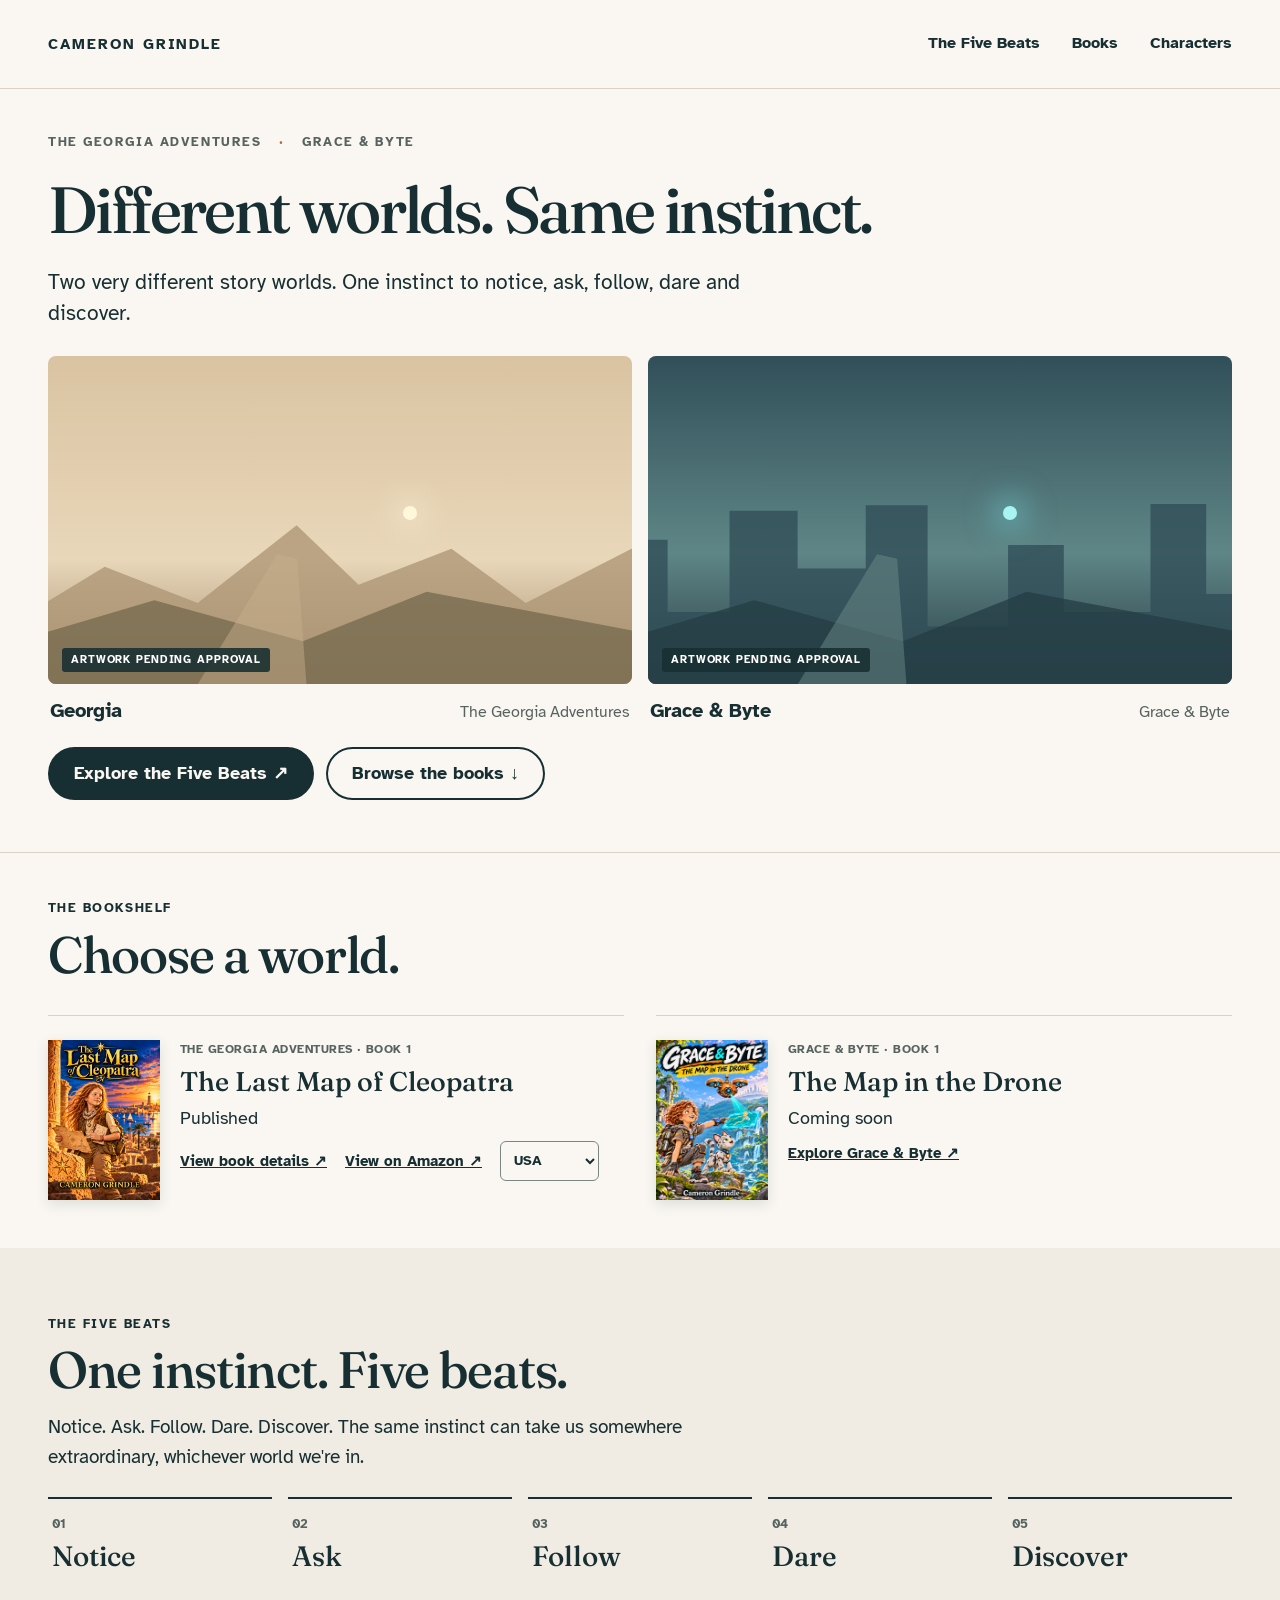
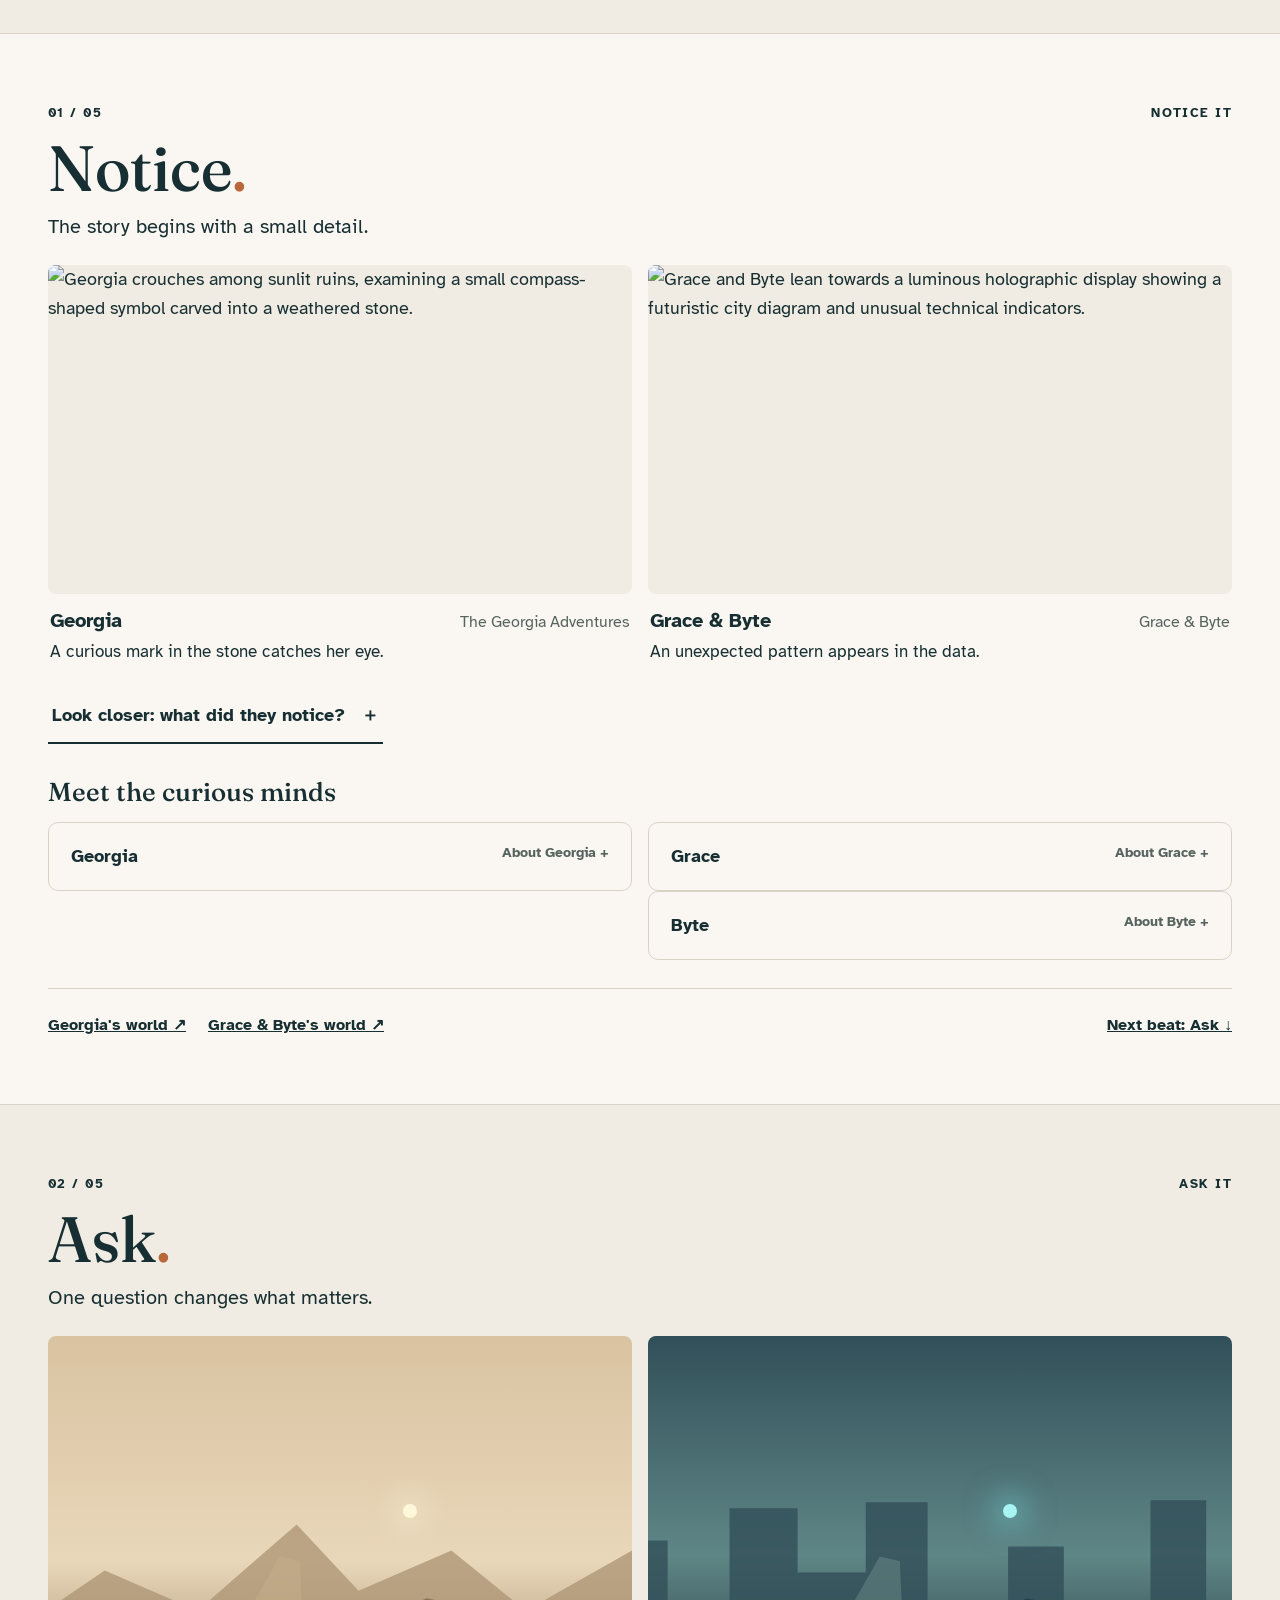
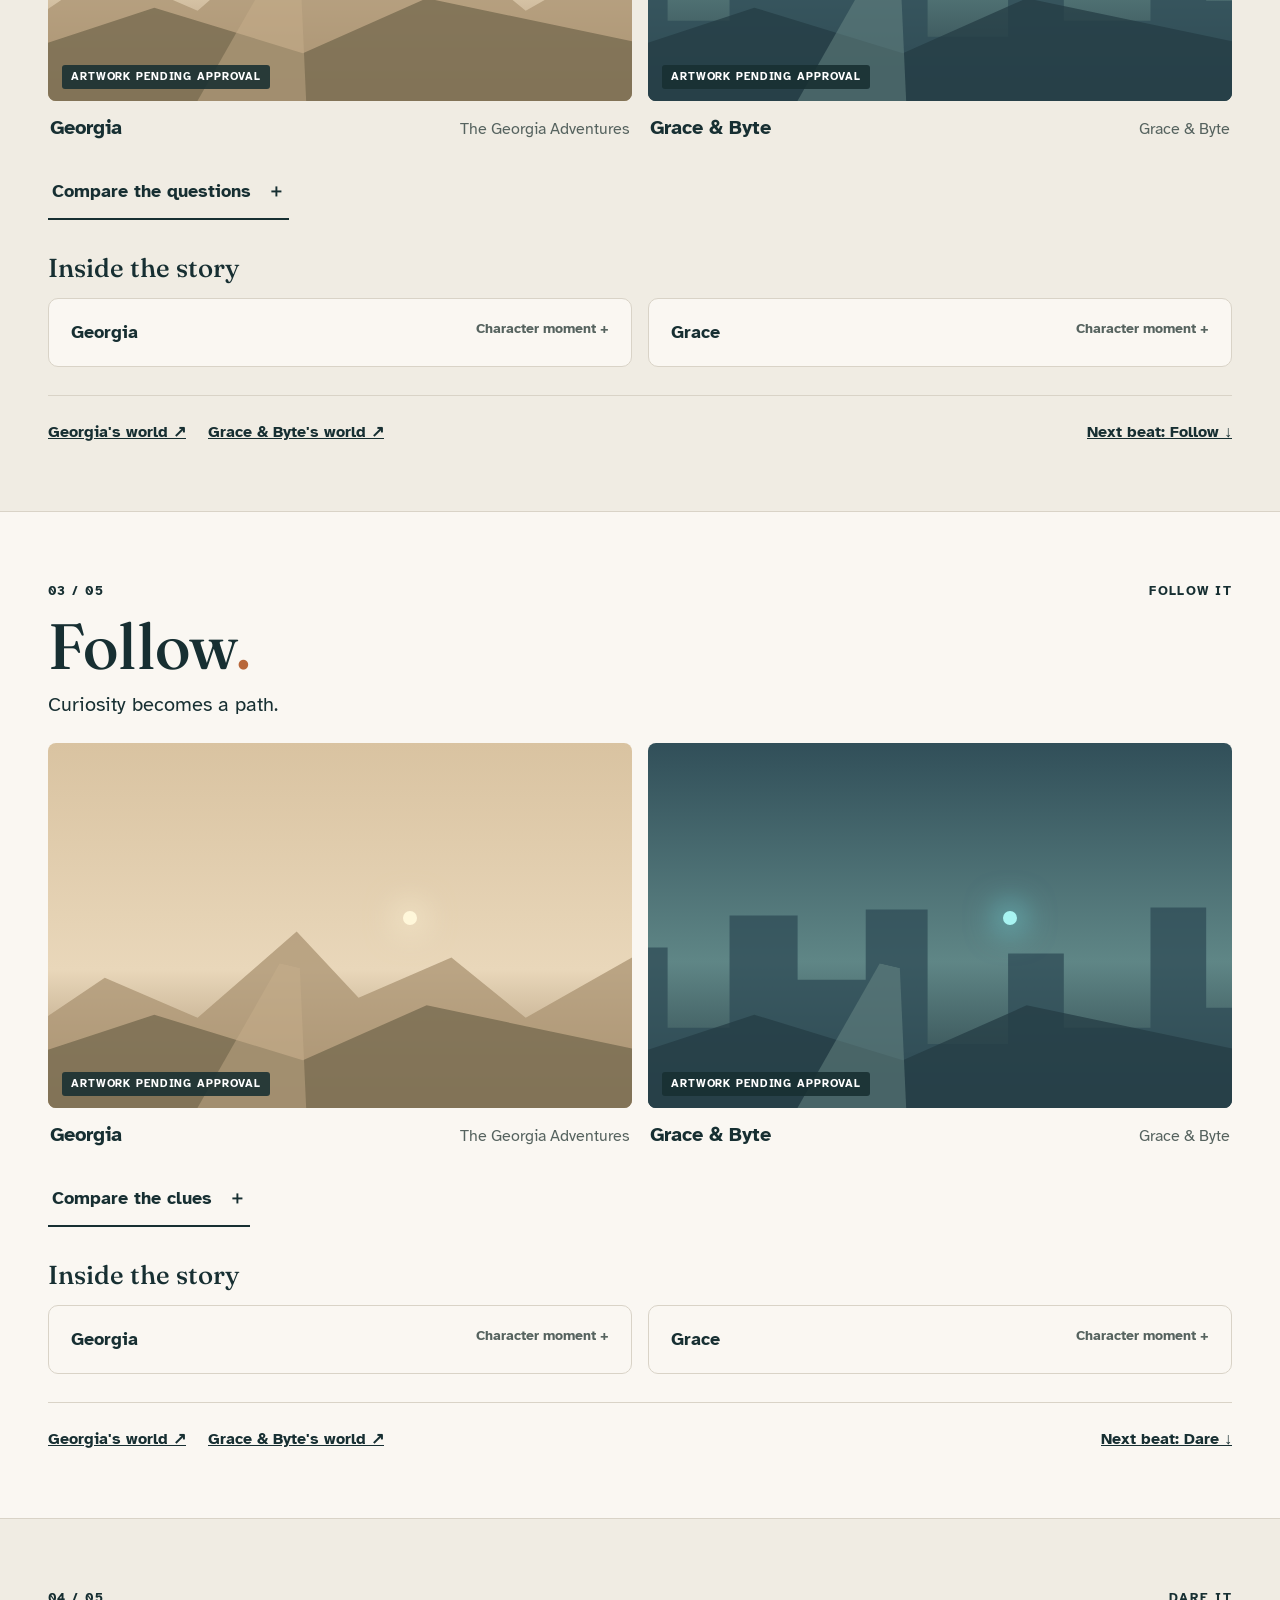
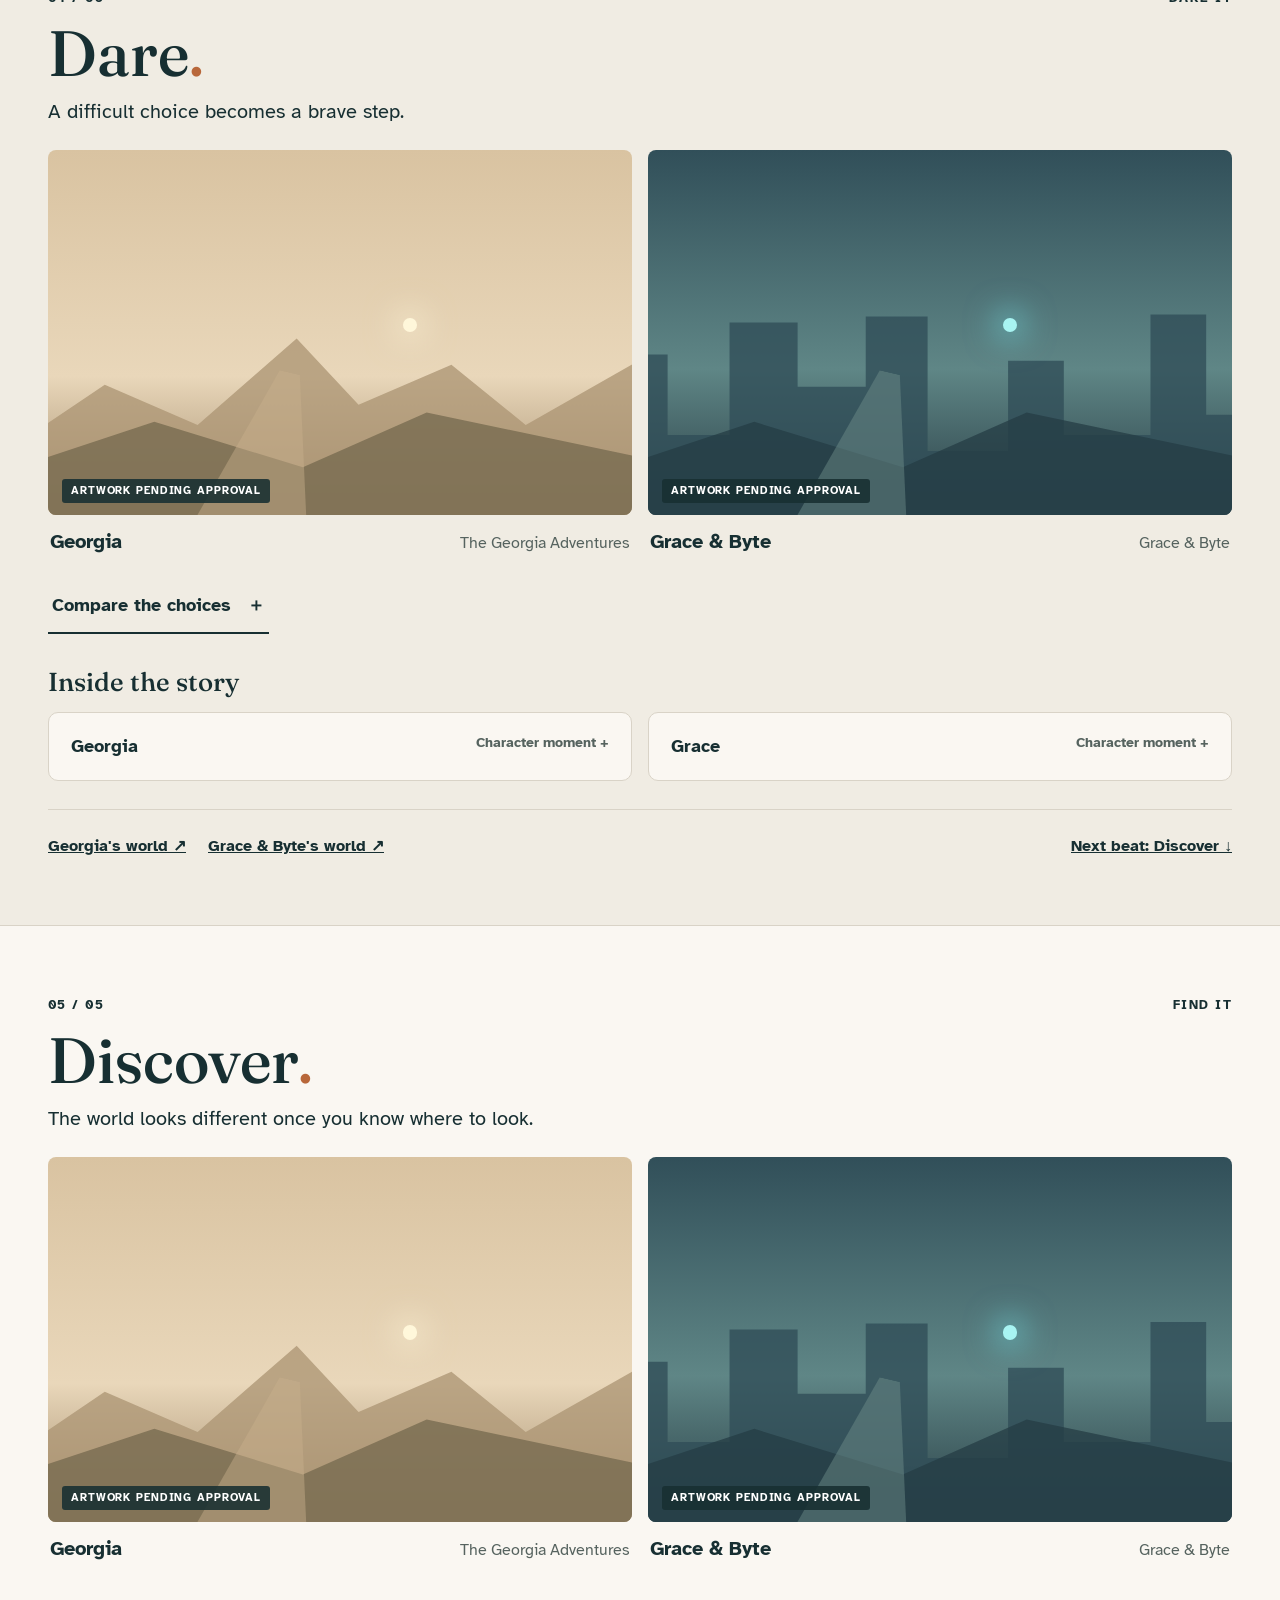
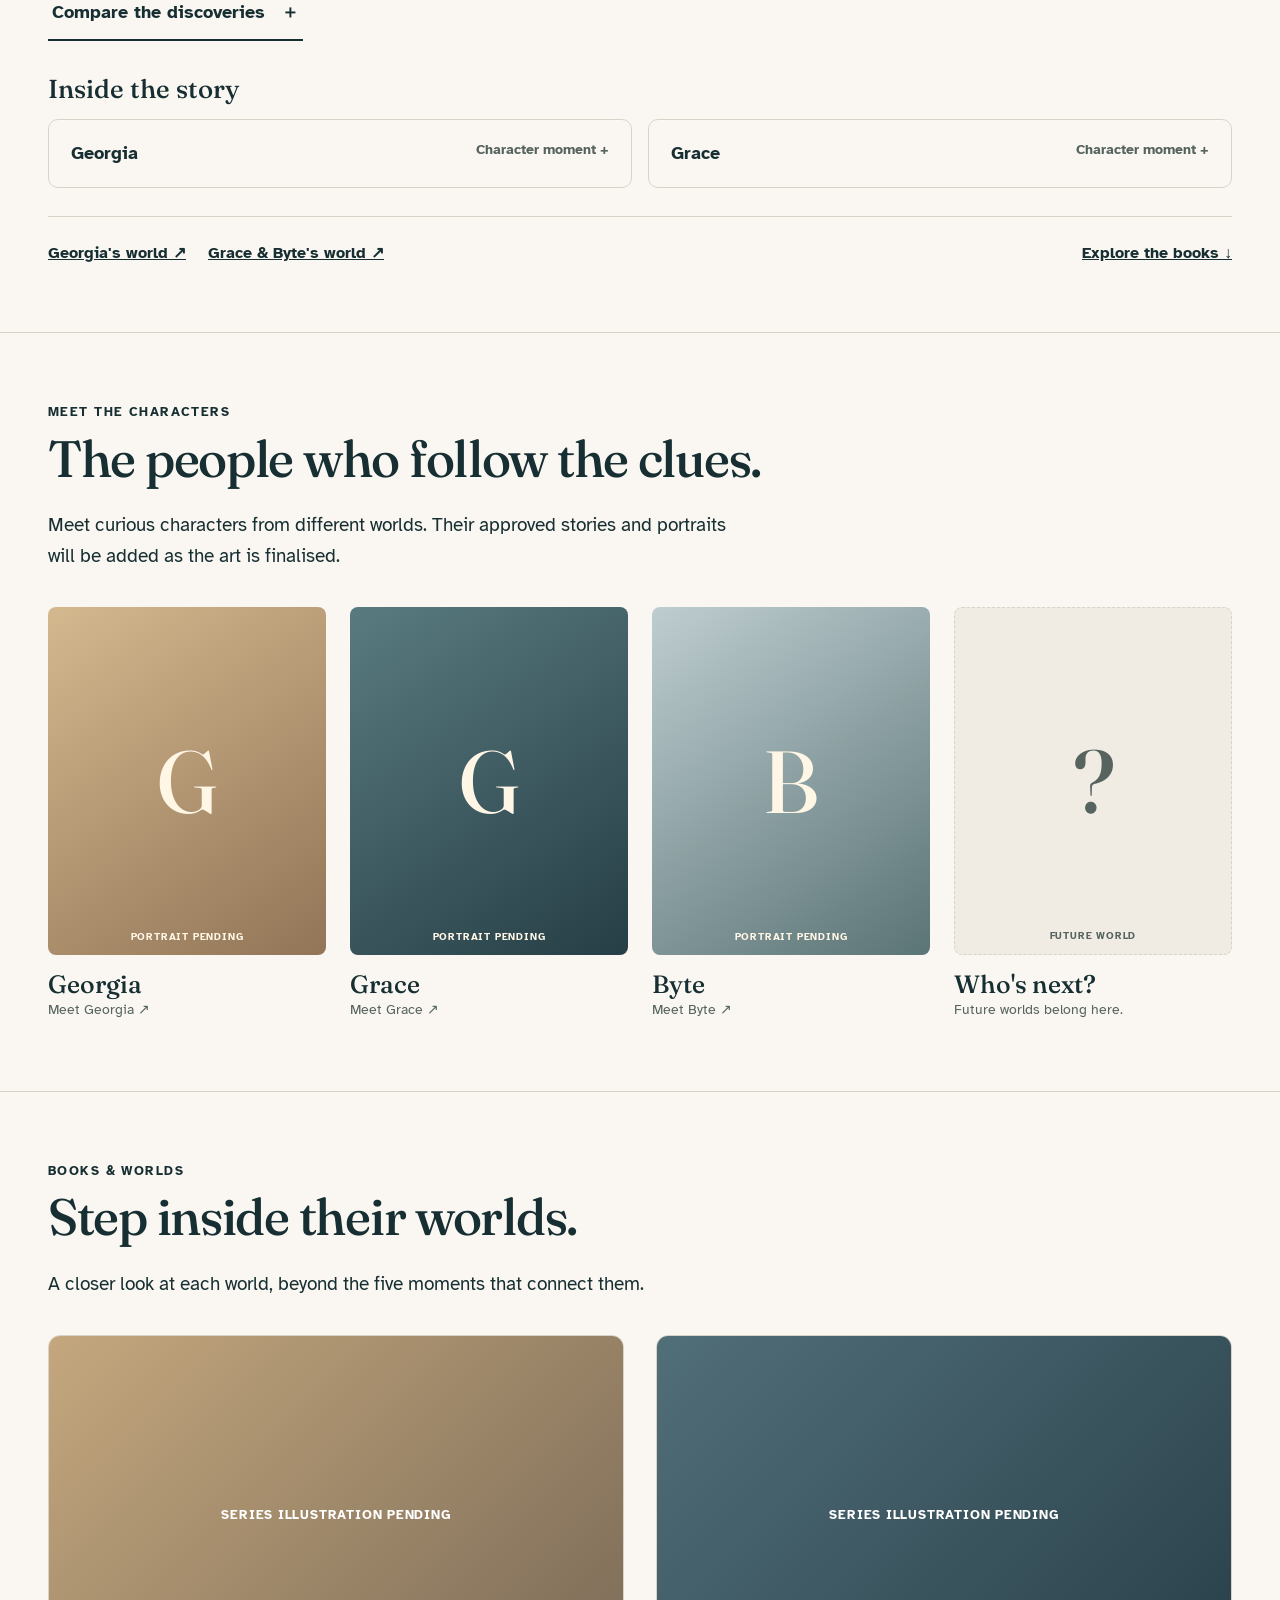
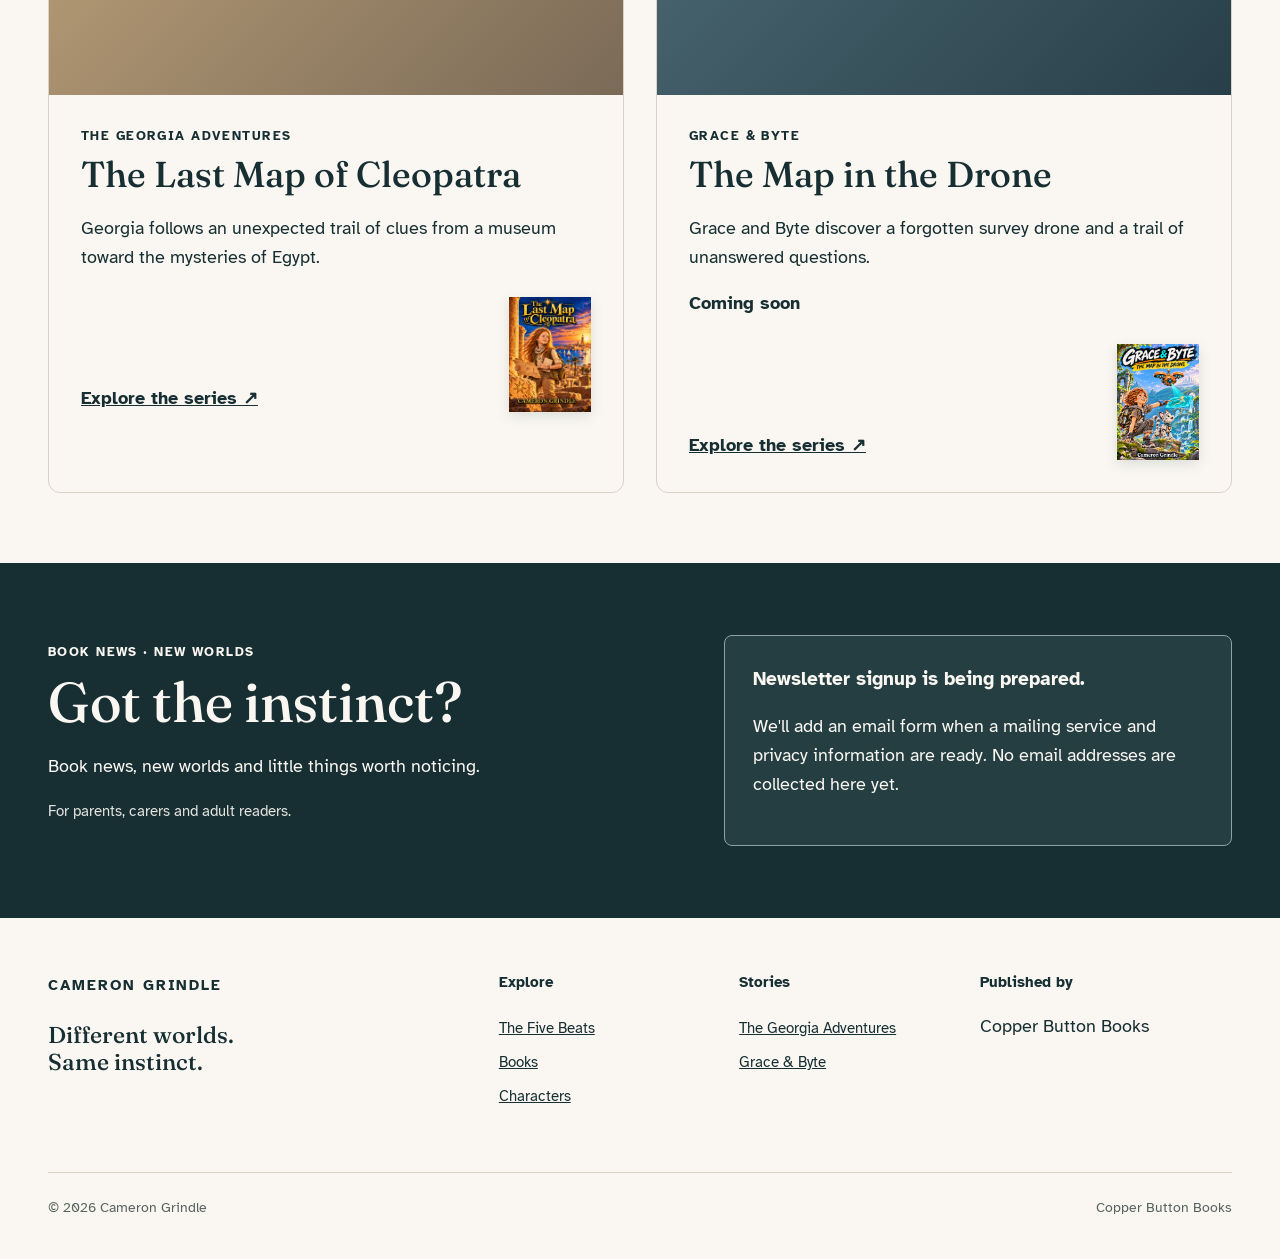
==== commit 90bde95f: "Group Grace and Byte together in Notice character cards" ====
--- a/index.html
+++ b/index.html
@@ -36,10 +36,14 @@
 <p class="comparison-connection"><strong>Same instinct.</strong> They both stop, take a closer look and start wondering.</p>
 </div>
 <h4 class="card-subheading">Meet the curious minds</h4>
-<div class="insights">
-<details id="character-georgia"><summary>Georgia <span>About Georgia +</span></summary><p>An observant adventurer drawn to mysteries, history and mythology. Her explorations won't stop in Egypt.</p><a href="georgia-adventures.html">Explore The Georgia Adventures ↗</a></details>
-<details id="character-grace"><summary>Grace <span>About Grace +</span></summary><p>A curious young explorer growing up in a lively, technology-rich future. She follows unusual discoveries wherever they lead.</p><a href="grace-and-byte.html">Explore Grace &amp; Byte ↗</a></details>
-<details id="character-byte"><summary>Byte <span>About Byte +</span></summary><p>Grace's clever, loyal robotic cat companion. Byte is every bit as curious as Grace.</p><a href="grace-and-byte.html">Explore Grace &amp; Byte ↗</a></details>
+<div class="insights insights--notice">
+  <div class="insight-column">
+    <details id="character-georgia"><summary>Georgia <span>About Georgia +</span></summary><p>An observant adventurer drawn to mysteries, history and mythology. Her explorations won't stop in Egypt.</p><a href="georgia-adventures.html">Explore The Georgia Adventures ↗</a></details>
+  </div>
+  <div class="insight-column">
+    <details id="character-grace"><summary>Grace <span>About Grace +</span></summary><p>A curious young explorer growing up in a lively, technology-rich future. She follows unusual discoveries wherever they lead.</p><a href="grace-and-byte.html">Explore Grace &amp; Byte ↗</a></details>
+    <details id="character-byte"><summary>Byte <span>About Byte +</span></summary><p>Grace's clever, loyal robotic cat companion. Byte is every bit as curious as Grace.</p><a href="grace-and-byte.html">Explore Grace &amp; Byte ↗</a></details>
+  </div>
 </div>
 <div class="beat-bottom"><div><a href="georgia-adventures.html">Georgia's world ↗</a><a href="grace-and-byte.html">Grace &amp; Byte's world ↗</a></div><a href="#beat-ask">Next beat: Ask ↓</a></div>
 </div></section>
--- a/five-beats.css
+++ b/five-beats.css
@@ -96,3 +96,54 @@
   .frame figcaption strong{font-size:18px;}
   .frame figcaption span{font-size:15px;}
 }
+
+
+/* Beat 01 Notice — approved imagery and accessible paired discovery. */
+.beat--notice .notice-art{
+  aspect-ratio:1672 / 941;
+  background:var(--tint);
+}
+.beat--notice .notice-image{
+  position:absolute;
+  inset:0;
+  width:100%;
+  height:100%;
+  object-fit:cover;
+  display:block;
+}
+.beat--notice .notice-frame.georgia .focus-marker{
+  left:76%;
+  top:73%;
+}
+.beat--notice .notice-frame.grace .focus-marker{
+  left:88%;
+  top:77%;
+  border-color:#d6ffff;
+  box-shadow:0 0 0 2px var(--ink),0 0 18px rgba(82,196,197,.5);
+}
+.beat--notice .notice-frames.is-comparing .notice-image{filter:brightness(.92)}
+.beat--notice .notice-frames.is-comparing .focus-marker{display:block}
+.beat--notice .notice-observation{
+  margin:5px 2px 0;
+  font-size:17px;
+  line-height:1.55;
+  color:var(--ink);
+}
+.beat--notice .comparison--notice .comparison-cols p{margin:0}
+.beat--notice .comparison--notice .comparison-cols strong{
+  display:block;
+  font-size:18px;
+  margin-bottom:5px;
+}
+.beat--notice .comparison--notice .comparison-cols span{display:block}
+.beat--notice .comparison--notice .comparison-connection{
+  border-top:1px solid var(--stone);
+  margin:17px 0 0;
+  padding-top:14px;
+}
+@media(max-width:767px){
+  .beat--notice .notice-observation{font-size:16px}
+}
+@media(prefers-reduced-motion:no-preference){
+  .beat--notice .notice-image{transition:filter .22s ease}
+}
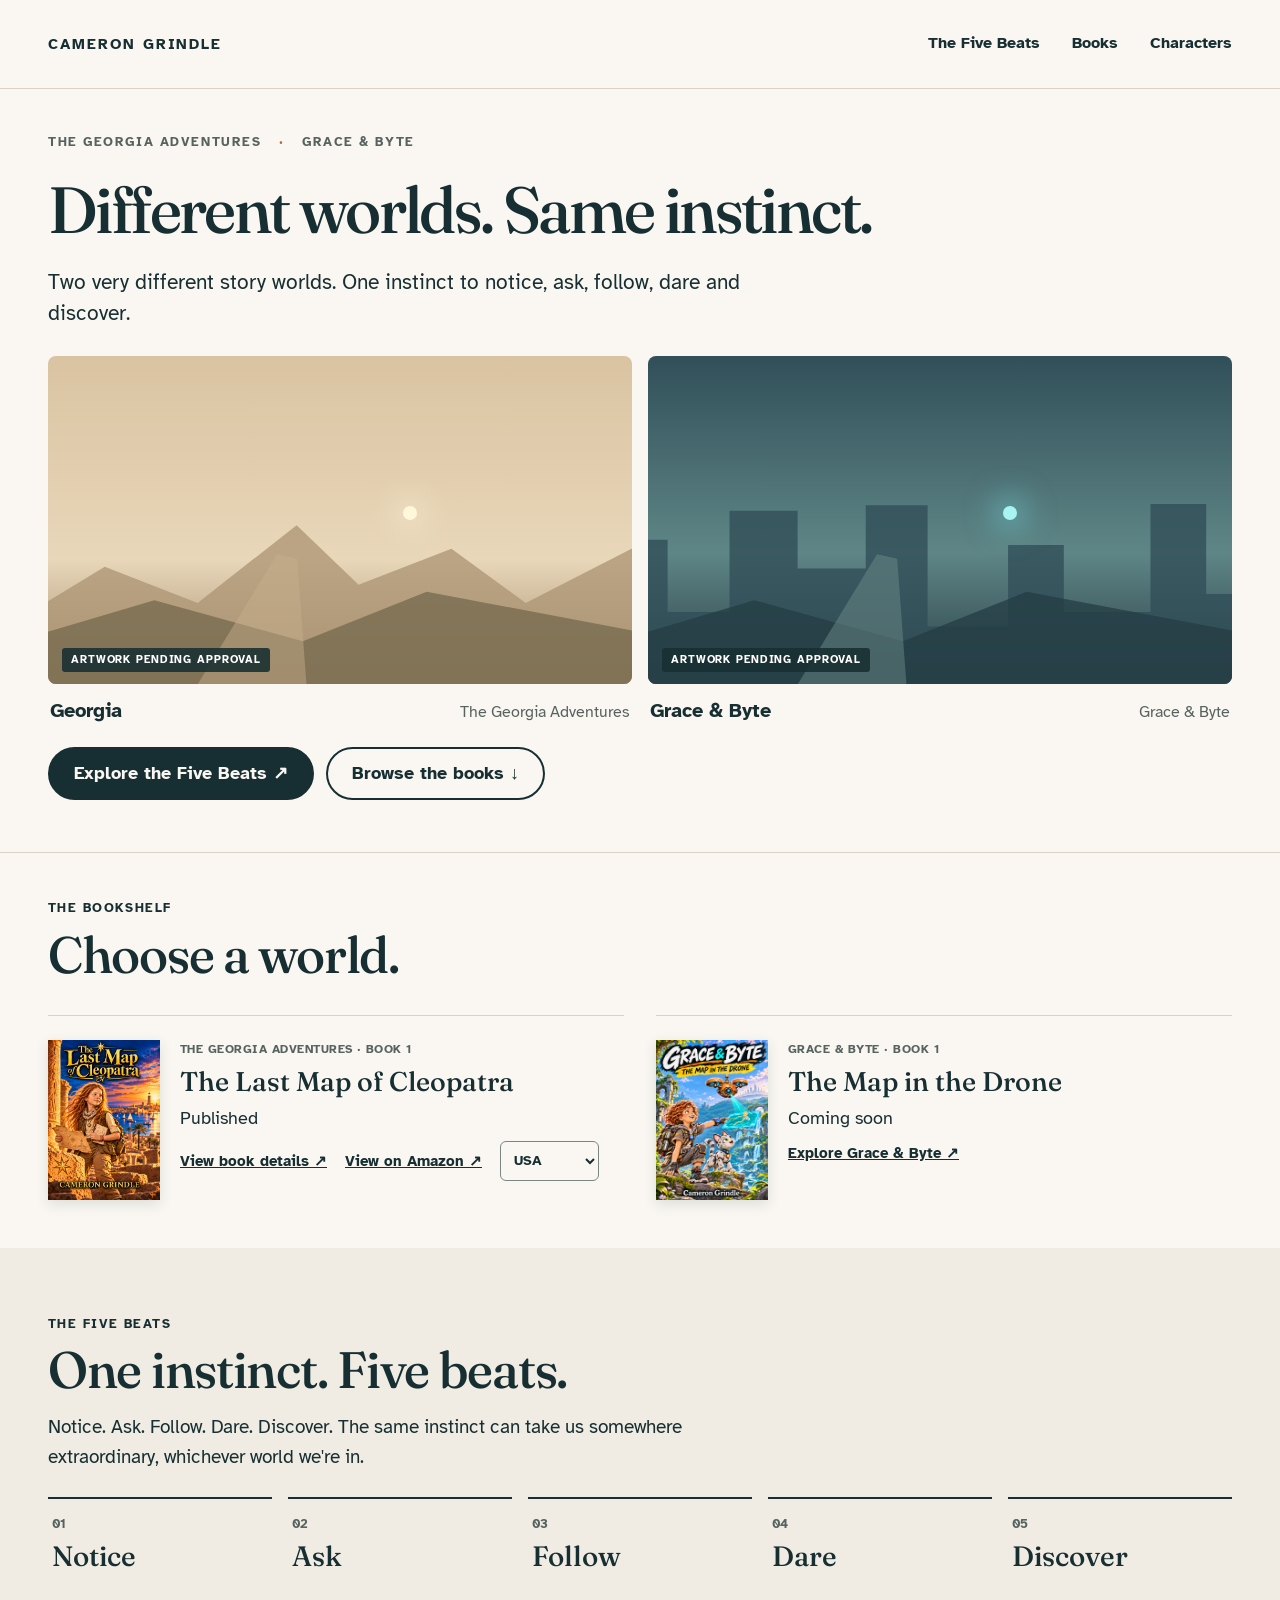
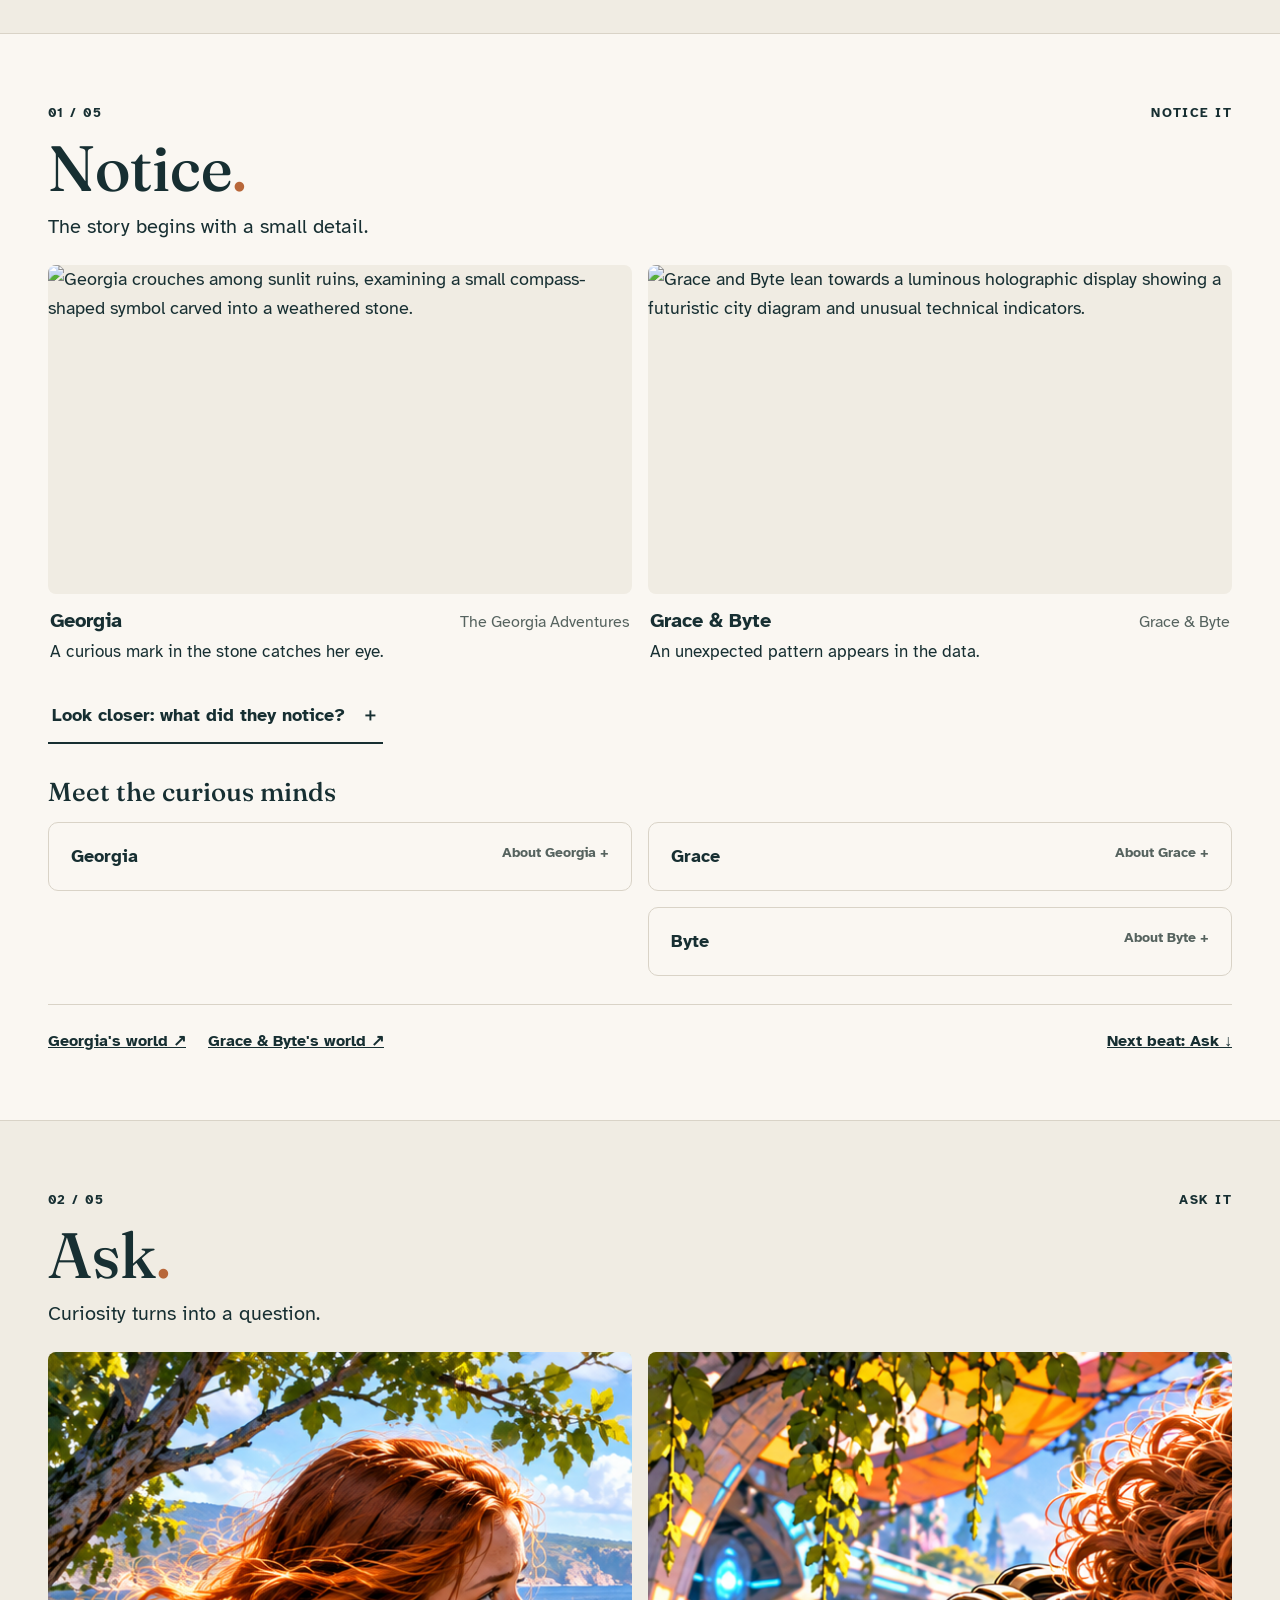
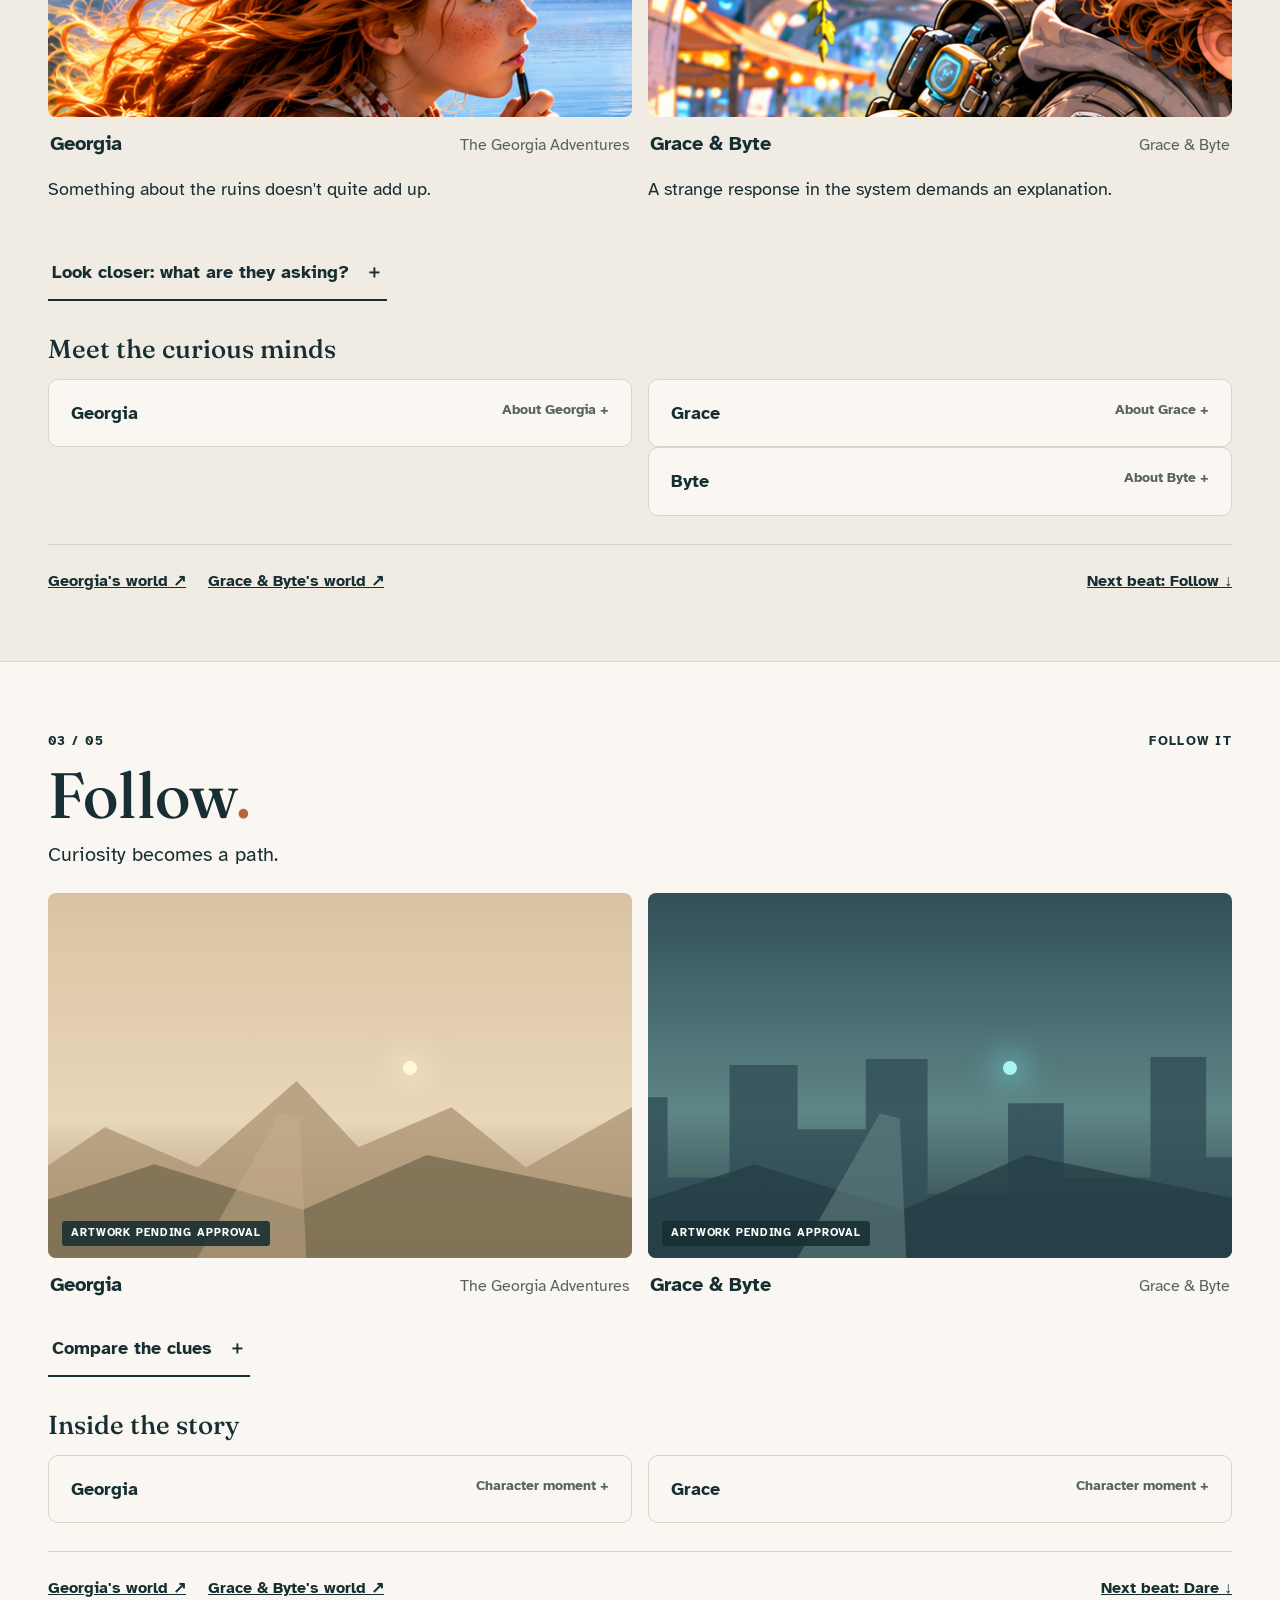
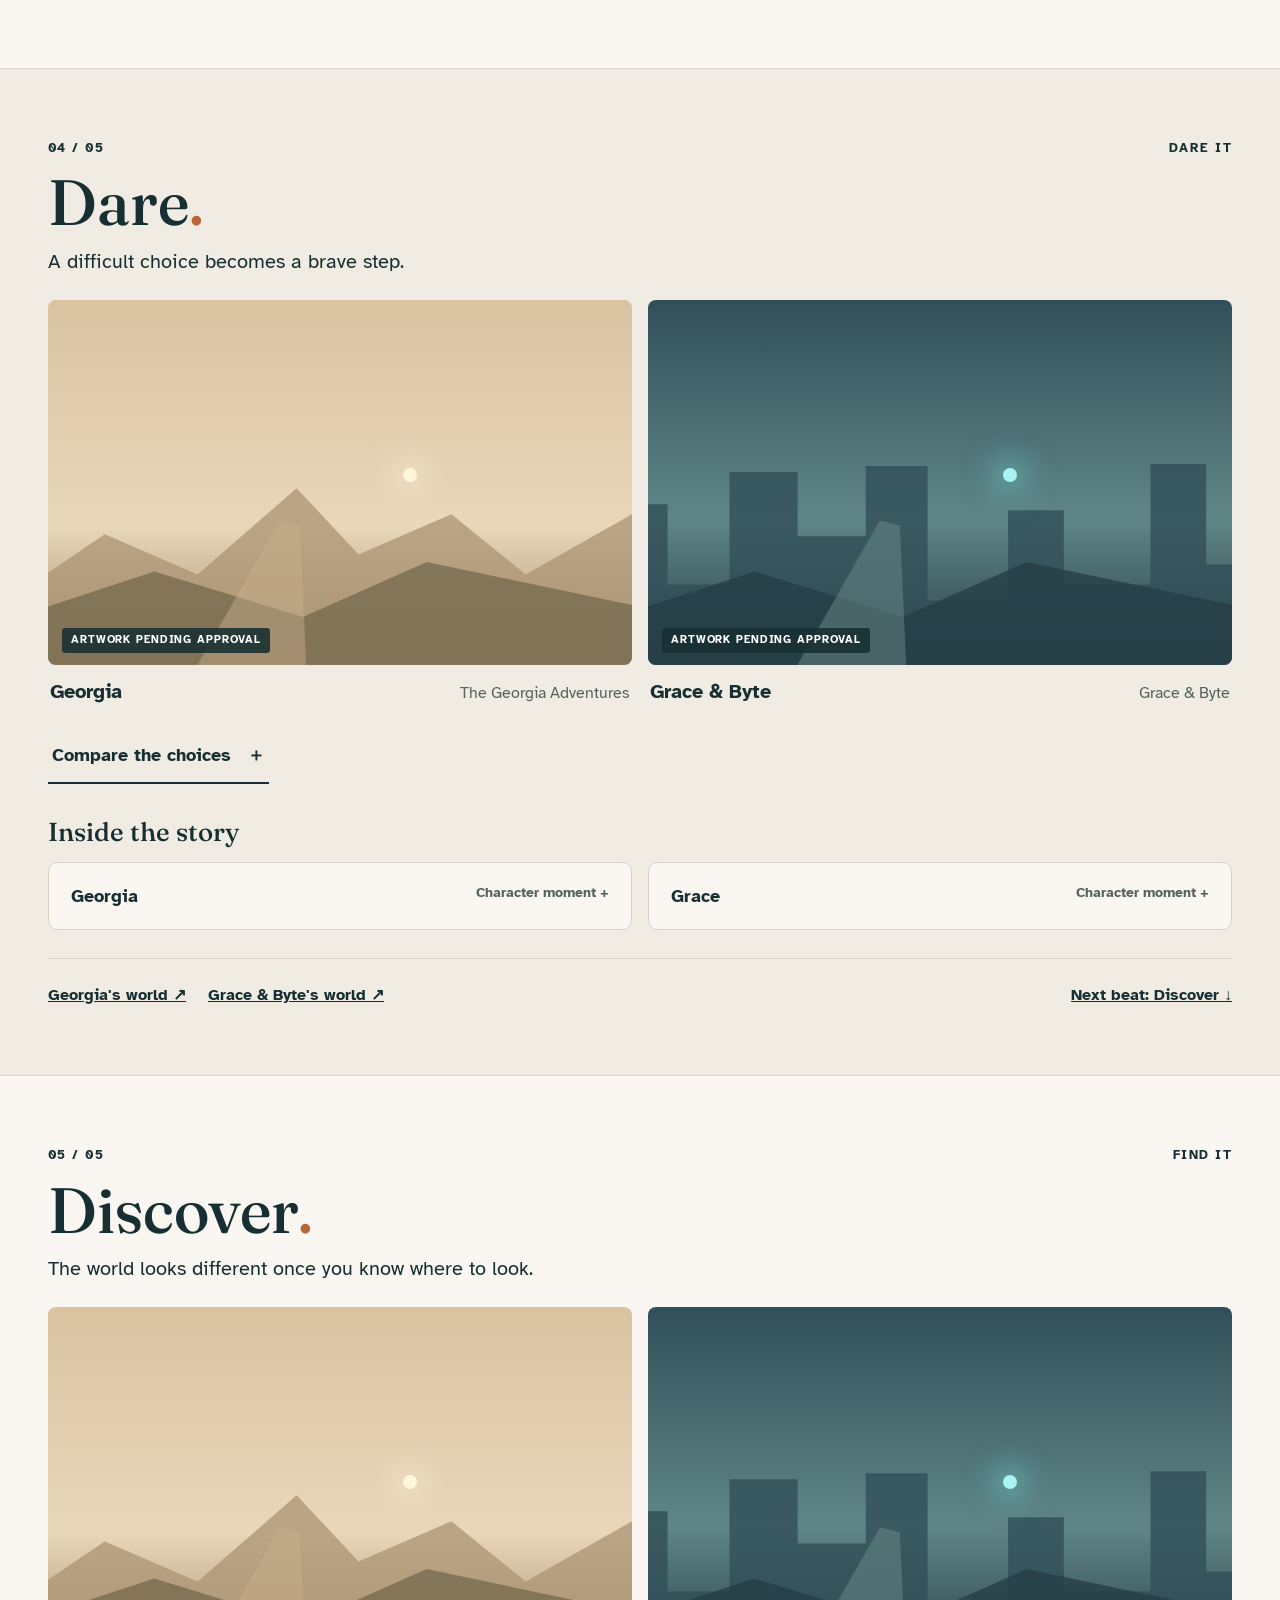
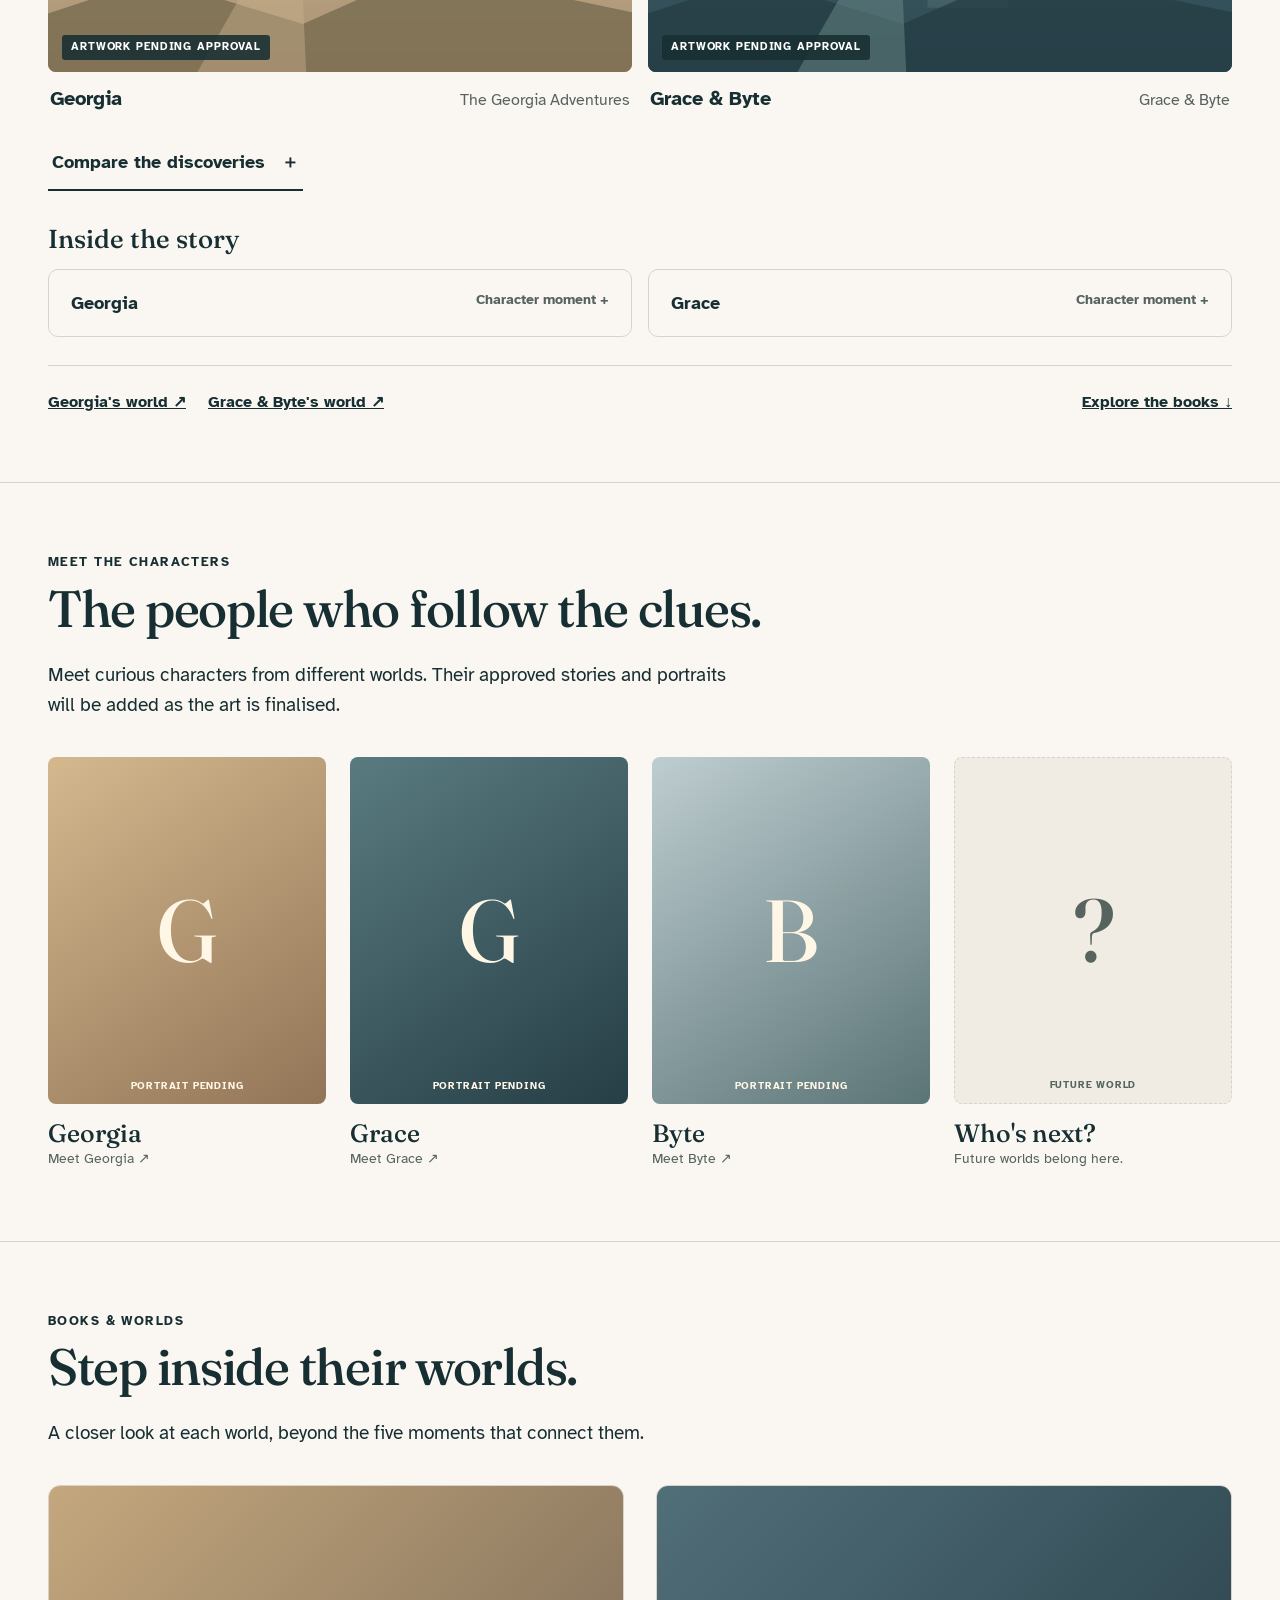
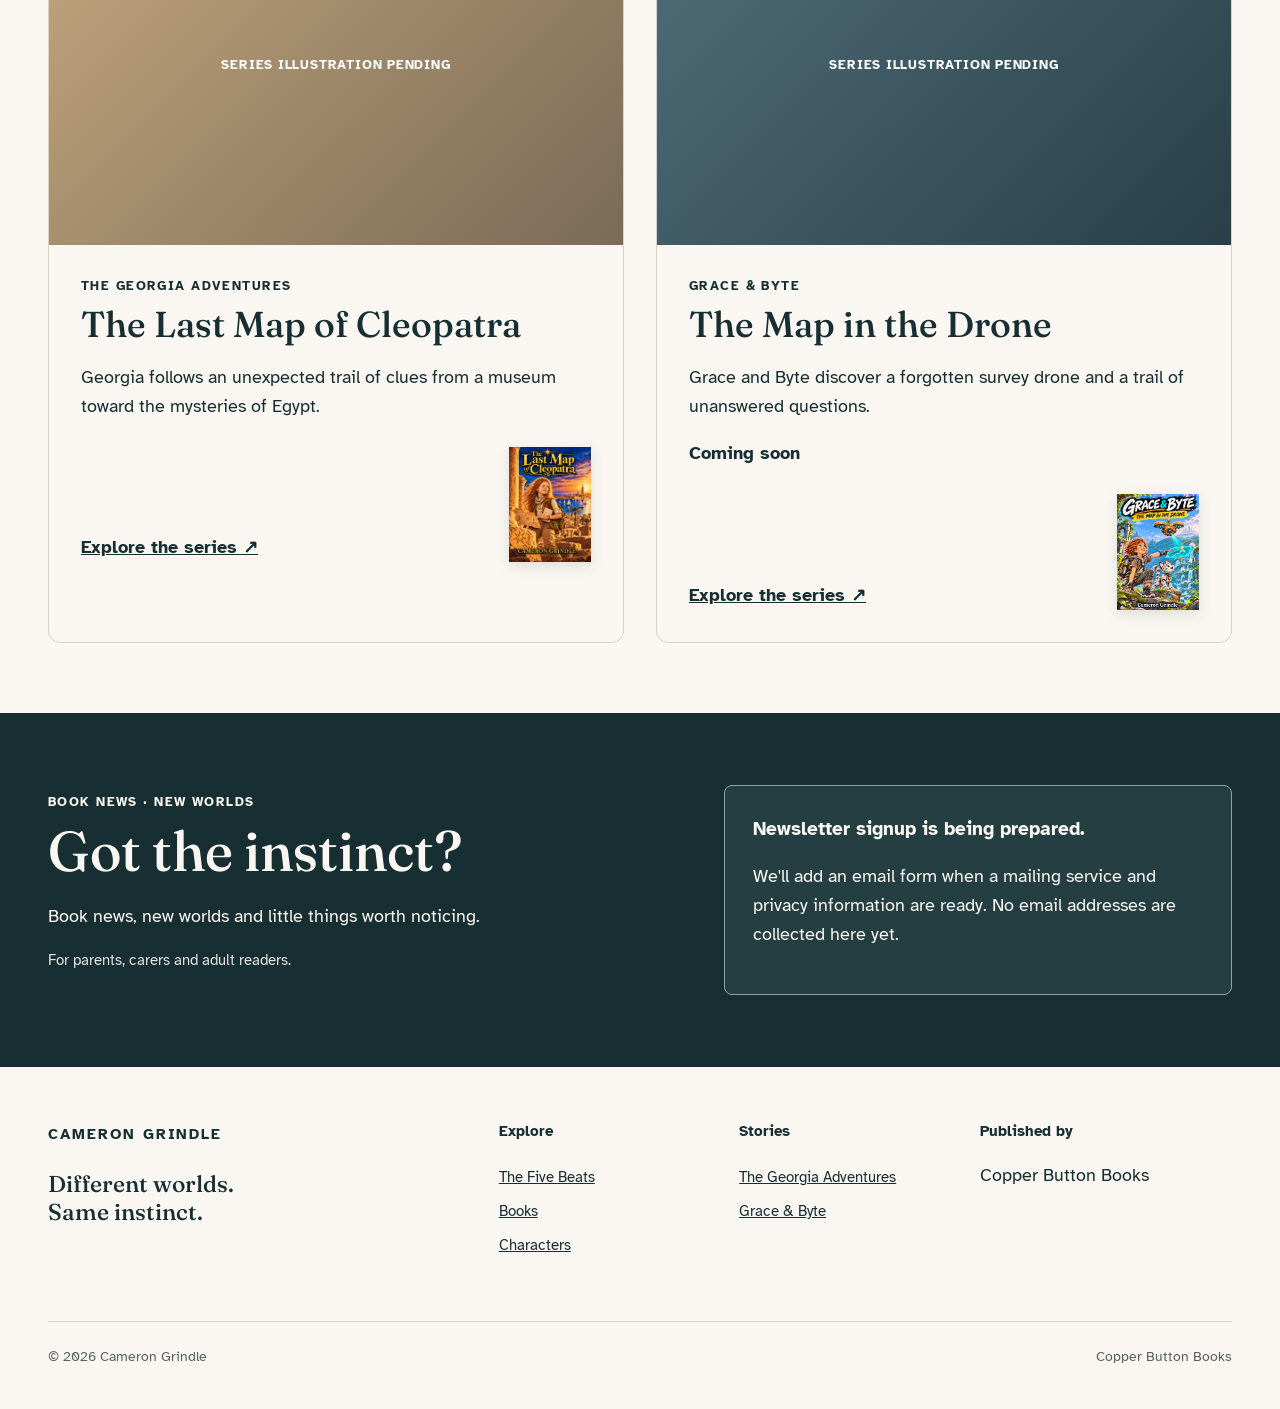
==== commit b78cf2a8: "Implement Beat 02 Ask approved images and comparison copy" ====
--- a/index.html
+++ b/index.html
@@ -47,7 +47,50 @@
 </div>
 <div class="beat-bottom"><div><a href="georgia-adventures.html">Georgia's world ↗</a><a href="grace-and-byte.html">Grace &amp; Byte's world ↗</a></div><a href="#beat-ask">Next beat: Ask ↓</a></div>
 </div></section>
-<section class="beat tinted" id="beat-ask" aria-labelledby="heading-ask"><div class="shell"><div class="beat-overline"><span>02 / 05</span><span>ask it</span></div><h3 id="heading-ask">Ask<em>.</em></h3><p class="beat-lead">One question changes what matters.</p><div class="frames"><figure class="frame georgia"><div class="art" role="img" aria-label="Development illustration placeholder for Georgia's historical mystery at the ask beat"><div class="land back"></div><div class="land fore"></div><div class="path"></div><div class="curiosity"></div><i class="focus-marker" aria-hidden="true"></i><span class="pending">ARTWORK PENDING APPROVAL</span></div><figcaption><strong>Georgia</strong><span>The Georgia Adventures</span></figcaption></figure><figure class="frame grace"><div class="art" role="img" aria-label="Development illustration placeholder for Grace and Byte's futuristic adventure at the ask beat"><div class="land back"></div><div class="land fore"></div><div class="path"></div><div class="curiosity"></div><i class="focus-marker" aria-hidden="true"></i><span class="pending">ARTWORK PENDING APPROVAL</span></div><figcaption><strong>Grace &amp; Byte</strong><span>Grace &amp; Byte</span></figcaption></figure></div><button class="compare" type="button" aria-expanded="false" aria-controls="compare-ask">Compare the questions <span aria-hidden="true">＋</span></button><div class="comparison" id="compare-ask" hidden><p class="editor-note">Development preview — scene-specific notes will be added only after the illustrations and manuscript details are approved.</p><div class="comparison-cols"><p><b>Georgia:</b> This area will describe her approved observation in the completed illustration.</p><p><b>Grace &amp; Byte:</b> This area will describe the matching moment in the other world.</p></div></div><h4 class="card-subheading">Inside the story</h4><div class="insights"><details ><summary>Georgia <span>Character moment +</span></summary><p>Approved character voice, question and dialogue will appear here after editorial review.</p><a href="georgia-adventures.html">Explore The Georgia Adventures ↗</a></details><details ><summary>Grace <span>Character moment +</span></summary><p>Approved character voice, question and dialogue will appear here after editorial review.</p><a href="grace-and-byte.html">Explore Grace &amp; Byte ↗</a></details></div><div class="beat-bottom"><div><a href="georgia-adventures.html">Georgia's world ↗</a><a href="grace-and-byte.html">Grace &amp; Byte's world ↗</a></div><a href="#beat-follow">Next beat: Follow ↓</a></div></div></section>
+<section class="beat tinted beat--ask" id="beat-ask" aria-labelledby="heading-ask">
+<div class="shell">
+<div class="beat-overline"><span>02 / 05</span><span>ask it</span></div>
+<h3 id="heading-ask">Ask<em>.</em></h3>
+<p class="beat-lead">Curiosity turns into a question.</p>
+<div class="frames ask-frames">
+<figure class="frame georgia ask-frame">
+<div class="art ask-art">
+<img class="ask-image" src="georgia-ask-approved.png" alt="Georgia sits high above a clear coastal bay, thoughtfully comparing a ruined building on the headland with ancient foundations visible beneath the water." width="1648" height="928" loading="lazy" decoding="async">
+<i class="focus-marker ask-marker ask-marker--ruin" aria-hidden="true"></i>
+<i class="focus-marker ask-marker ask-marker--submerged" aria-hidden="true"></i>
+</div>
+<figcaption><strong>Georgia</strong><span>The Georgia Adventures</span></figcaption>
+<p class="ask-observation">Something about the ruins doesn't quite add up.</p>
+</figure>
+<figure class="frame grace ask-frame">
+<div class="art ask-art">
+<img class="ask-image" src="grace-byte-ask-approved.png" alt="Grace and Byte examine a complex blue holographic interface featuring a curious multicoloured wave pattern and technical measurements, with their bright future city behind them." width="1648" height="928" loading="lazy" decoding="async">
+<i class="focus-marker ask-marker ask-marker--signal" aria-hidden="true"></i>
+</div>
+<figcaption><strong>Grace &amp; Byte</strong><span>Grace &amp; Byte</span></figcaption>
+<p class="ask-observation">A strange response in the system demands an explanation.</p>
+</figure>
+</div>
+<button class="compare" type="button" aria-expanded="false" aria-controls="compare-ask">Look closer: what are they asking? <span aria-hidden="true">＋</span></button>
+<div class="comparison comparison--ask" id="compare-ask" hidden>
+<div class="comparison-cols">
+<p><strong>Georgia</strong><span>From the cliff, Georgia compares the ruined building with the submerged foundations below. The shapes echo each other, but they don't align. So what connects them?</span></p>
+<p><strong>Grace &amp; Byte</strong><span>Grace and Byte lean into the glowing interface as an unusual technical pattern appears. Why is the system behaving this way, and what is it trying to say?</span></p>
+</div>
+<p class="comparison-connection"><strong>Same instinct.</strong> They don't stop at noticing — they start asking why.</p>
+</div>
+<h4 class="card-subheading">Meet the curious minds</h4>
+<div class="insights insights--ask">
+<div class="insight-column">
+<details><summary>Georgia <span>About Georgia +</span></summary><p>An observant adventurer who keeps asking bigger questions when clues don't fit neatly together.</p><a href="georgia-adventures.html">Explore The Georgia Adventures ↗</a></details>
+</div>
+<div class="insight-column">
+<details><summary>Grace <span>About Grace +</span></summary><p>A curious young explorer who isn't satisfied with surface answers, especially when technology behaves unexpectedly.</p><a href="grace-and-byte.html">Explore Grace &amp; Byte ↗</a></details>
+<details><summary>Byte <span>About Byte +</span></summary><p>Grace's clever robotic cat companion, always alert and ready to investigate right alongside her.</p><a href="grace-and-byte.html">Explore Grace &amp; Byte ↗</a></details>
+</div>
+</div>
+<div class="beat-bottom"><div><a href="georgia-adventures.html">Georgia's world ↗</a><a href="grace-and-byte.html">Grace &amp; Byte's world ↗</a></div><a href="#beat-follow">Next beat: Follow ↓</a></div>
+</div></section>
 <section class="beat " id="beat-follow" aria-labelledby="heading-follow"><div class="shell"><div class="beat-overline"><span>03 / 05</span><span>follow it</span></div><h3 id="heading-follow">Follow<em>.</em></h3><p class="beat-lead">Curiosity becomes a path.</p><div class="frames"><figure class="frame georgia"><div class="art" role="img" aria-label="Development illustration placeholder for Georgia's historical mystery at the follow beat"><div class="land back"></div><div class="land fore"></div><div class="path"></div><div class="curiosity"></div><i class="focus-marker" aria-hidden="true"></i><span class="pending">ARTWORK PENDING APPROVAL</span></div><figcaption><strong>Georgia</strong><span>The Georgia Adventures</span></figcaption></figure><figure class="frame grace"><div class="art" role="img" aria-label="Development illustration placeholder for Grace and Byte's futuristic adventure at the follow beat"><div class="land back"></div><div class="land fore"></div><div class="path"></div><div class="curiosity"></div><i class="focus-marker" aria-hidden="true"></i><span class="pending">ARTWORK PENDING APPROVAL</span></div><figcaption><strong>Grace &amp; Byte</strong><span>Grace &amp; Byte</span></figcaption></figure></div><button class="compare" type="button" aria-expanded="false" aria-controls="compare-follow">Compare the clues <span aria-hidden="true">＋</span></button><div class="comparison" id="compare-follow" hidden><p class="editor-note">Development preview — scene-specific notes will be added only after the illustrations and manuscript details are approved.</p><div class="comparison-cols"><p><b>Georgia:</b> This area will describe her approved observation in the completed illustration.</p><p><b>Grace &amp; Byte:</b> This area will describe the matching moment in the other world.</p></div></div><h4 class="card-subheading">Inside the story</h4><div class="insights"><details ><summary>Georgia <span>Character moment +</span></summary><p>Approved character voice, question and dialogue will appear here after editorial review.</p><a href="georgia-adventures.html">Explore The Georgia Adventures ↗</a></details><details ><summary>Grace <span>Character moment +</span></summary><p>Approved character voice, question and dialogue will appear here after editorial review.</p><a href="grace-and-byte.html">Explore Grace &amp; Byte ↗</a></details></div><div class="beat-bottom"><div><a href="georgia-adventures.html">Georgia's world ↗</a><a href="grace-and-byte.html">Grace &amp; Byte's world ↗</a></div><a href="#beat-dare">Next beat: Dare ↓</a></div></div></section>
 <section class="beat tinted" id="beat-dare" aria-labelledby="heading-dare"><div class="shell"><div class="beat-overline"><span>04 / 05</span><span>dare it</span></div><h3 id="heading-dare">Dare<em>.</em></h3><p class="beat-lead">A difficult choice becomes a brave step.</p><div class="frames"><figure class="frame georgia"><div class="art" role="img" aria-label="Development illustration placeholder for Georgia's historical mystery at the dare beat"><div class="land back"></div><div class="land fore"></div><div class="path"></div><div class="curiosity"></div><i class="focus-marker" aria-hidden="true"></i><span class="pending">ARTWORK PENDING APPROVAL</span></div><figcaption><strong>Georgia</strong><span>The Georgia Adventures</span></figcaption></figure><figure class="frame grace"><div class="art" role="img" aria-label="Development illustration placeholder for Grace and Byte's futuristic adventure at the dare beat"><div class="land back"></div><div class="land fore"></div><div class="path"></div><div class="curiosity"></div><i class="focus-marker" aria-hidden="true"></i><span class="pending">ARTWORK PENDING APPROVAL</span></div><figcaption><strong>Grace &amp; Byte</strong><span>Grace &amp; Byte</span></figcaption></figure></div><button class="compare" type="button" aria-expanded="false" aria-controls="compare-dare">Compare the choices <span aria-hidden="true">＋</span></button><div class="comparison" id="compare-dare" hidden><p class="editor-note">Development preview — scene-specific notes will be added only after the illustrations and manuscript details are approved.</p><div class="comparison-cols"><p><b>Georgia:</b> This area will describe her approved observation in the completed illustration.</p><p><b>Grace &amp; Byte:</b> This area will describe the matching moment in the other world.</p></div></div><h4 class="card-subheading">Inside the story</h4><div class="insights"><details ><summary>Georgia <span>Character moment +</span></summary><p>Approved character voice, question and dialogue will appear here after editorial review.</p><a href="georgia-adventures.html">Explore The Georgia Adventures ↗</a></details><details ><summary>Grace <span>Character moment +</span></summary><p>Approved character voice, question and dialogue will appear here after editorial review.</p><a href="grace-and-byte.html">Explore Grace &amp; Byte ↗</a></details></div><div class="beat-bottom"><div><a href="georgia-adventures.html">Georgia's world ↗</a><a href="grace-and-byte.html">Grace &amp; Byte's world ↗</a></div><a href="#beat-discover">Next beat: Discover ↓</a></div></div></section>
 <section class="beat " id="beat-discover" aria-labelledby="heading-discover"><div class="shell"><div class="beat-overline"><span>05 / 05</span><span>find it</span></div><h3 id="heading-discover">Discover<em>.</em></h3><p class="beat-lead">The world looks different once you know where to look.</p><div class="frames"><figure class="frame georgia"><div class="art" role="img" aria-label="Development illustration placeholder for Georgia's historical mystery at the discover beat"><div class="land back"></div><div class="land fore"></div><div class="path"></div><div class="curiosity"></div><i class="focus-marker" aria-hidden="true"></i><span class="pending">ARTWORK PENDING APPROVAL</span></div><figcaption><strong>Georgia</strong><span>The Georgia Adventures</span></figcaption></figure><figure class="frame grace"><div class="art" role="img" aria-label="Development illustration placeholder for Grace and Byte's futuristic adventure at the discover beat"><div class="land back"></div><div class="land fore"></div><div class="path"></div><div class="curiosity"></div><i class="focus-marker" aria-hidden="true"></i><span class="pending">ARTWORK PENDING APPROVAL</span></div><figcaption><strong>Grace &amp; Byte</strong><span>Grace &amp; Byte</span></figcaption></figure></div><button class="compare" type="button" aria-expanded="false" aria-controls="compare-discover">Compare the discoveries <span aria-hidden="true">＋</span></button><div class="comparison" id="compare-discover" hidden><p class="editor-note">Development preview — scene-specific notes will be added only after the illustrations and manuscript details are approved.</p><div class="comparison-cols"><p><b>Georgia:</b> This area will describe her approved observation in the completed illustration.</p><p><b>Grace &amp; Byte:</b> This area will describe the matching moment in the other world.</p></div></div><h4 class="card-subheading">Inside the story</h4><div class="insights"><details ><summary>Georgia <span>Character moment +</span></summary><p>Approved character voice, question and dialogue will appear here after editorial review.</p><a href="georgia-adventures.html">Explore The Georgia Adventures ↗</a></details><details ><summary>Grace <span>Character moment +</span></summary><p>Approved character voice, question and dialogue will appear here after editorial review.</p><a href="grace-and-byte.html">Explore Grace &amp; Byte ↗</a></details></div><div class="beat-bottom"><div><a href="georgia-adventures.html">Georgia's world ↗</a><a href="grace-and-byte.html">Grace &amp; Byte's world ↗</a></div><a href="#books">Explore the books ↓</a></div></div></section>
--- a/five-beats.css
+++ b/five-beats.css
@@ -147,3 +147,13 @@
 @media(prefers-reduced-motion:no-preference){
   .beat--notice .notice-image{transition:filter .22s ease}
 }
+
+
+/* Notice character cards: Georgia left; Grace and Byte stacked in the right column. */
+.insights--notice .insight-column{
+  display:flex;
+  flex-direction:column;
+  gap:16px;
+  min-width:0;
+}
+.insights--notice .insight-column details{width:100%}
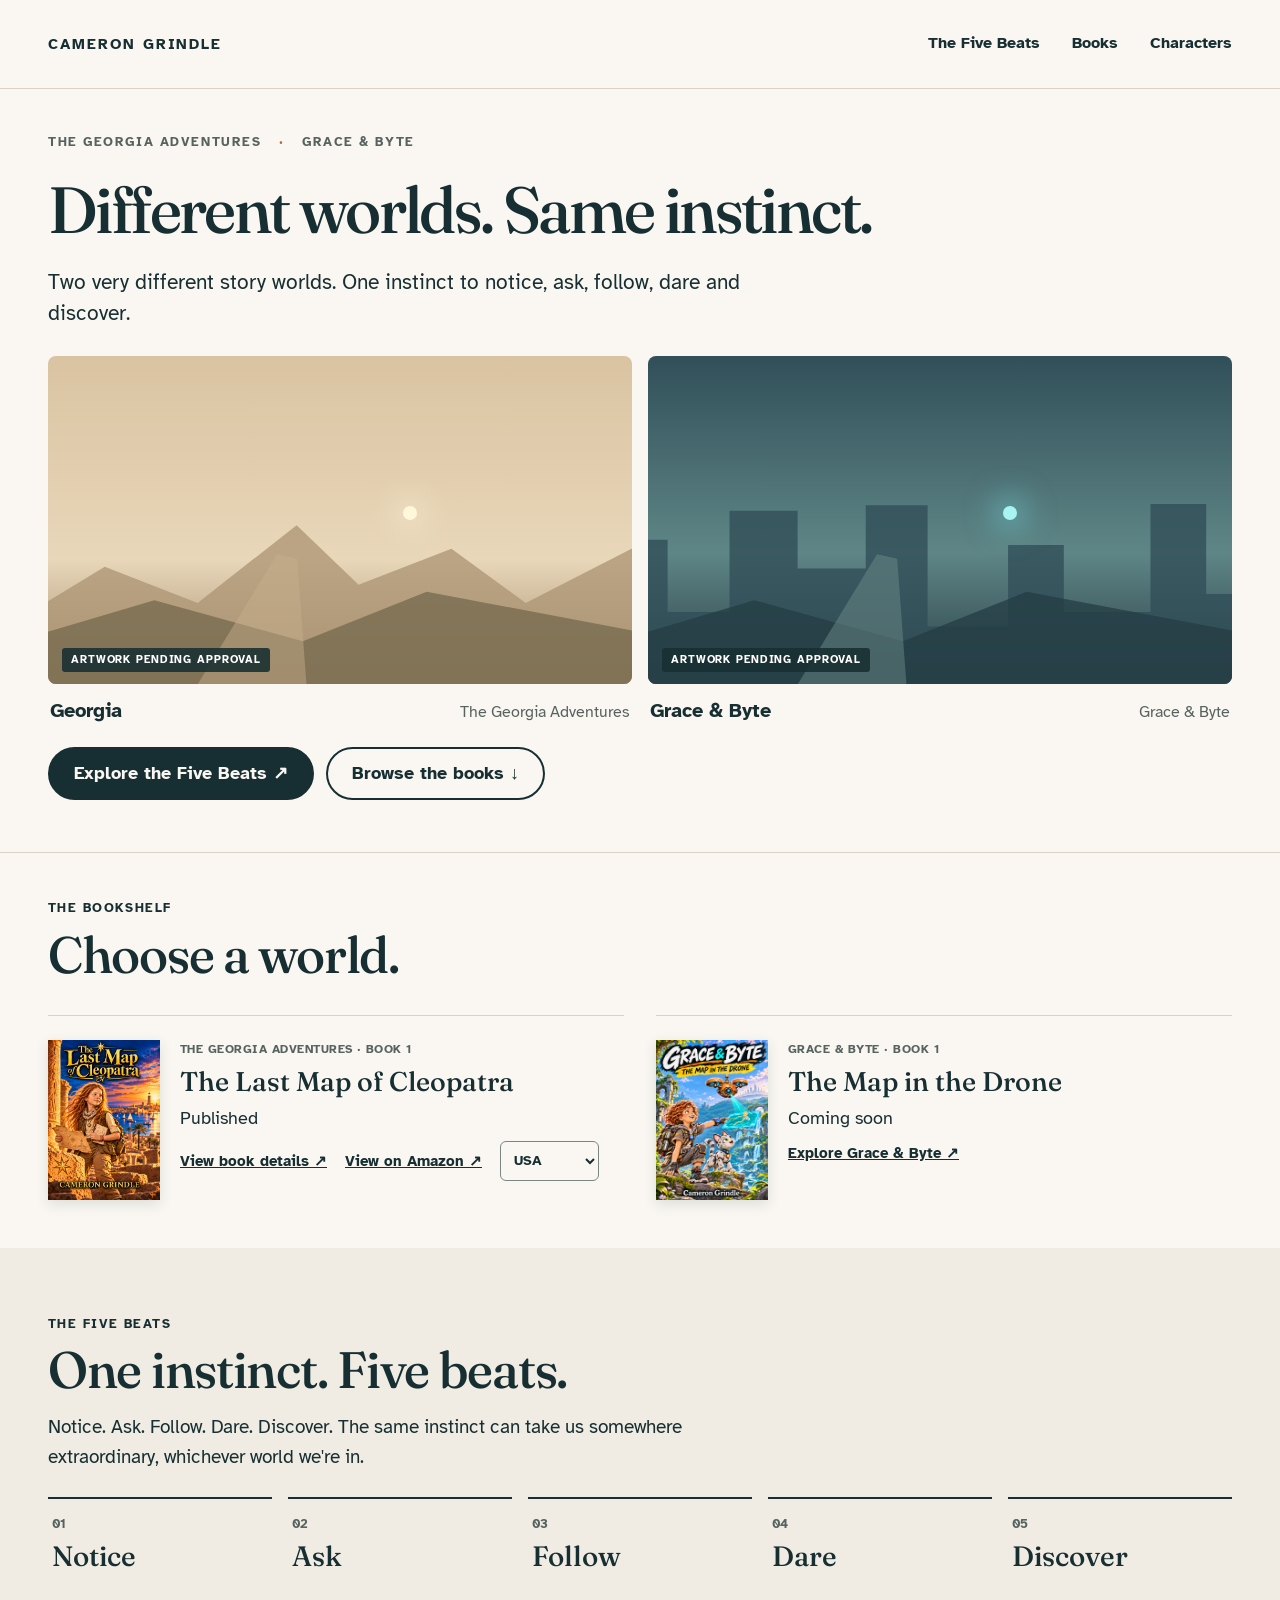
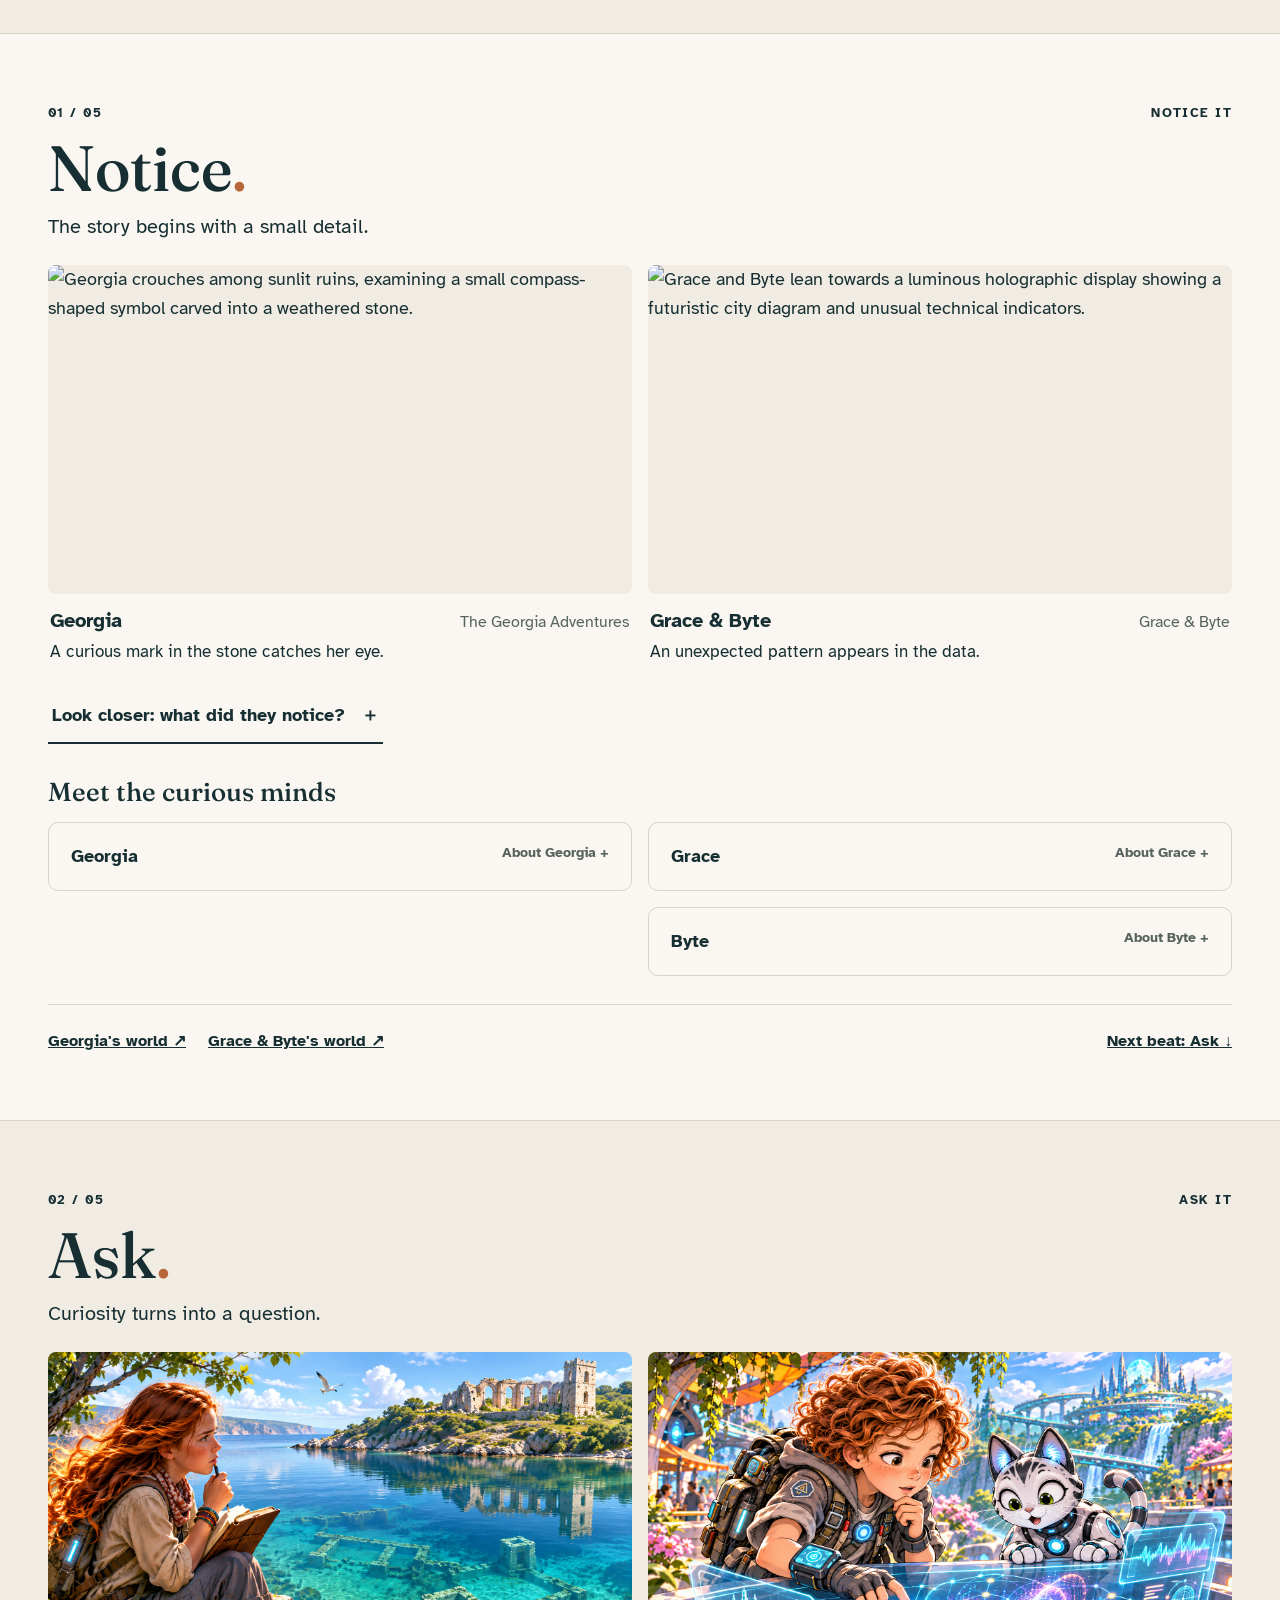
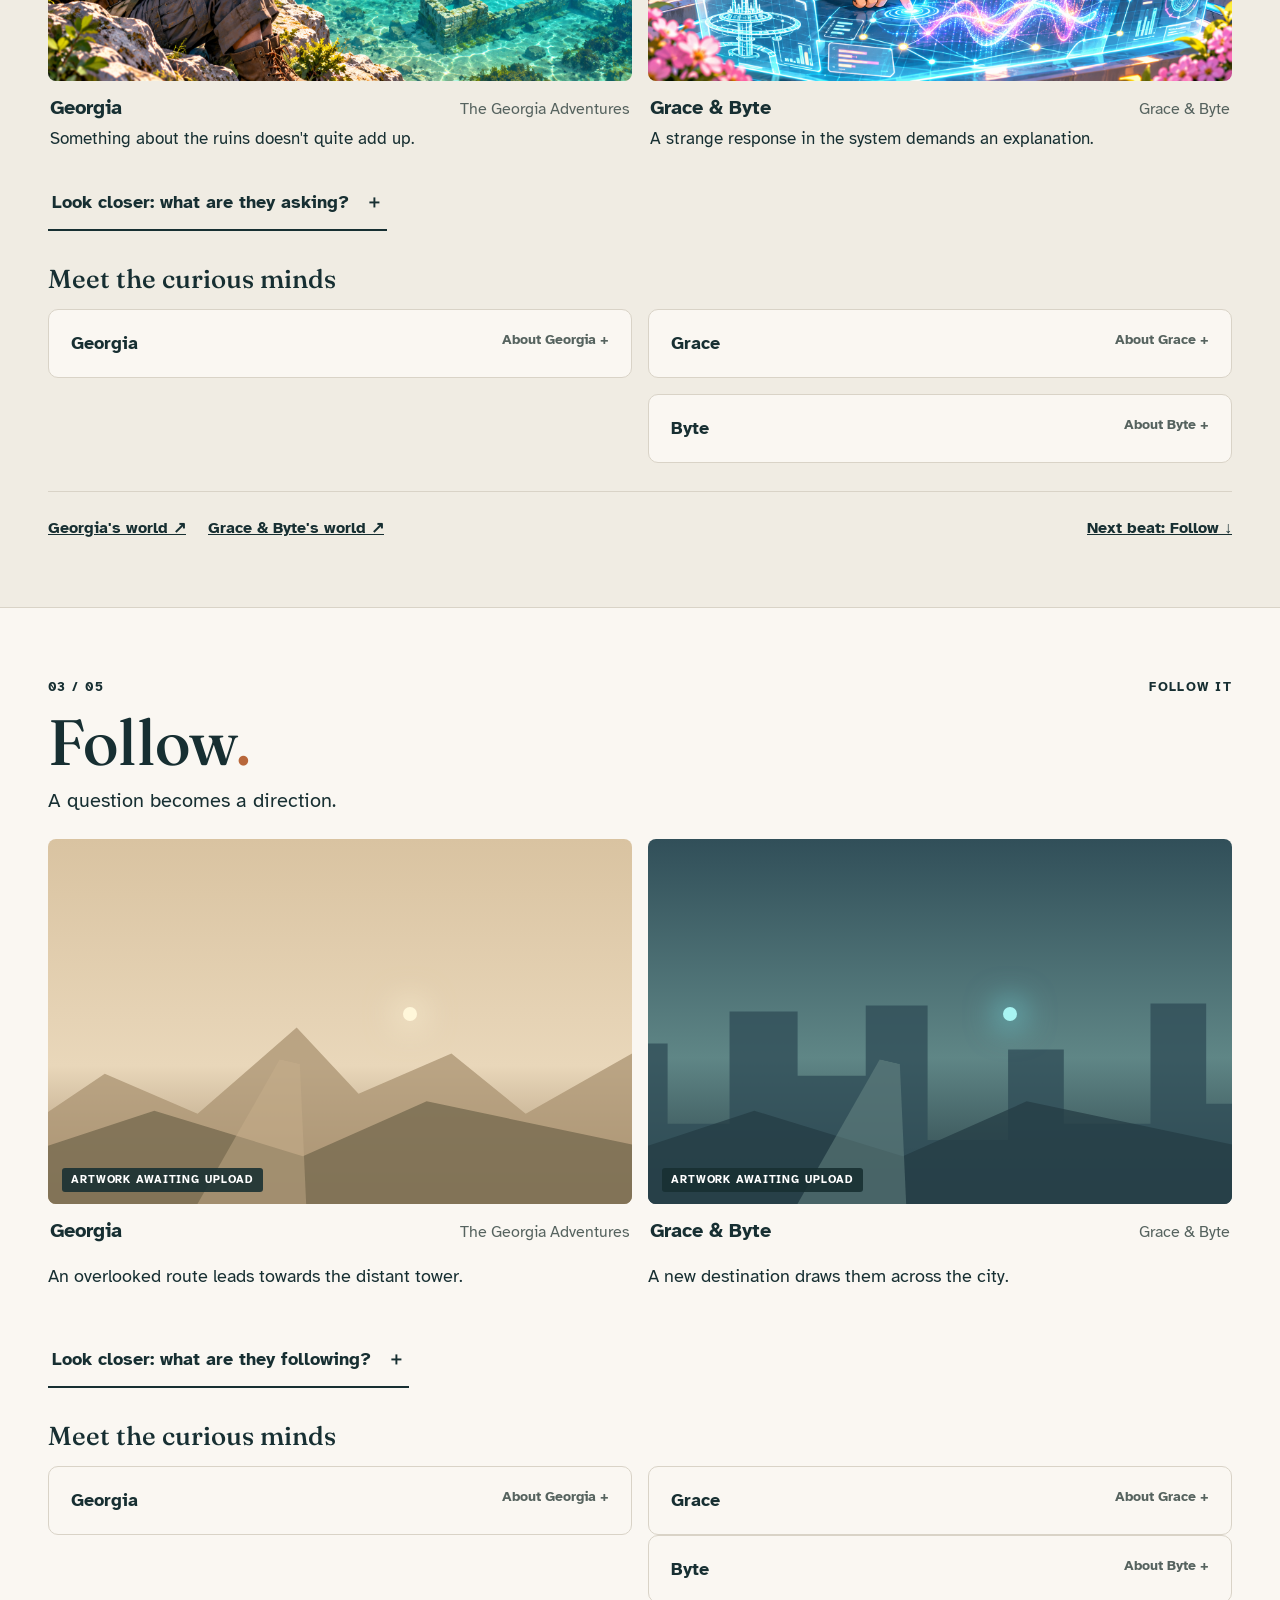
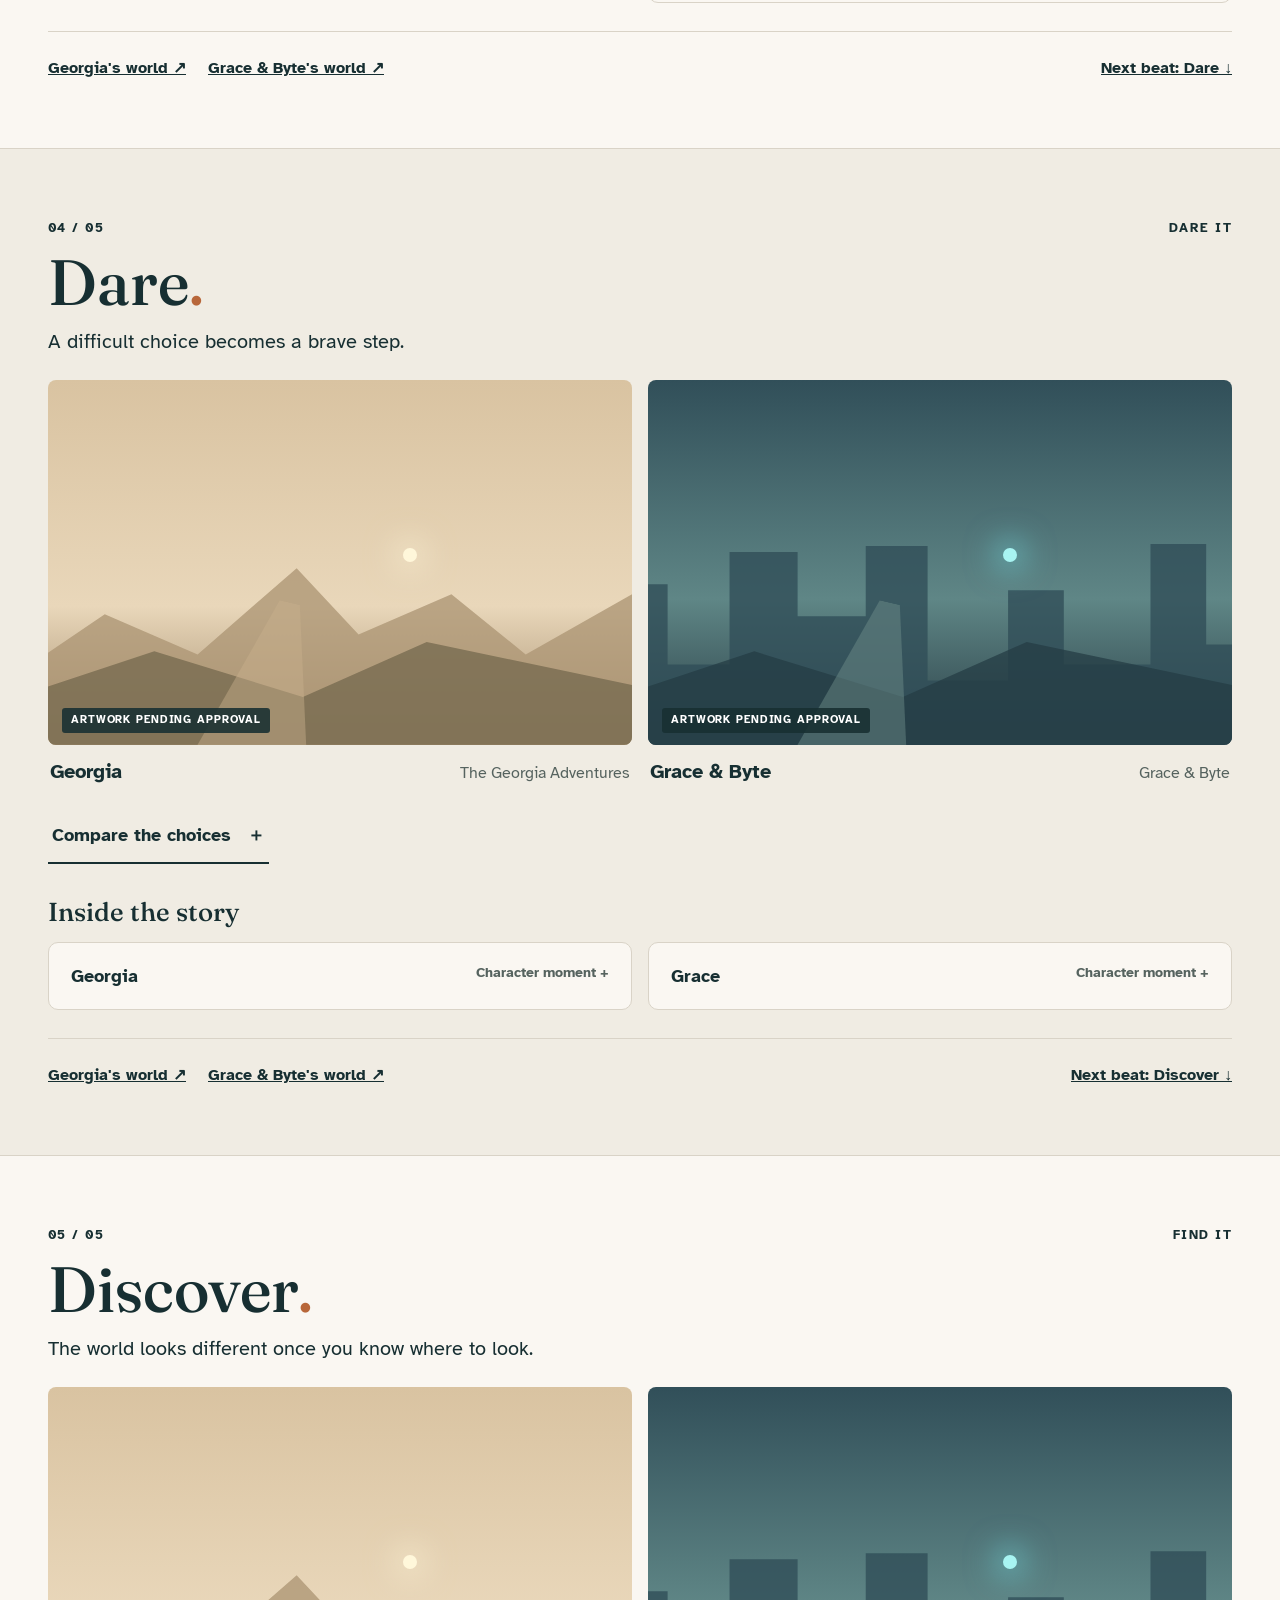
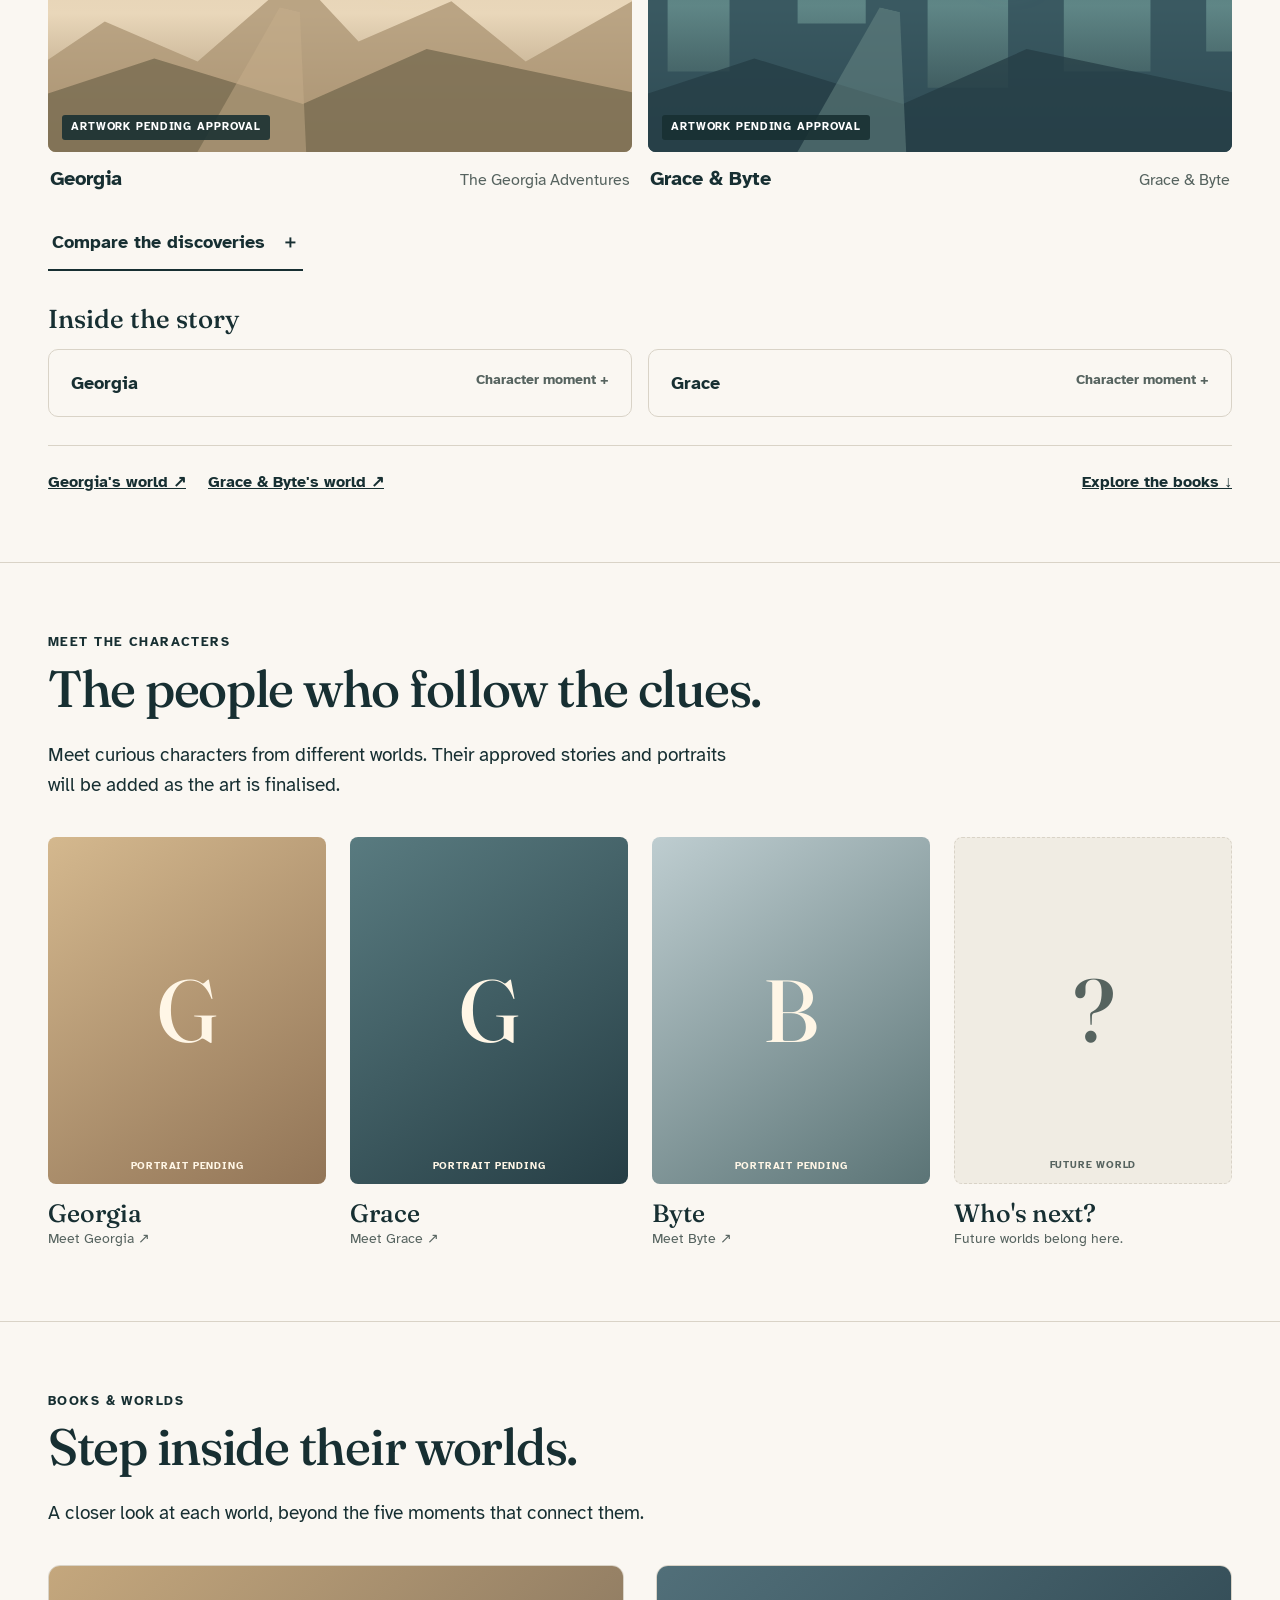
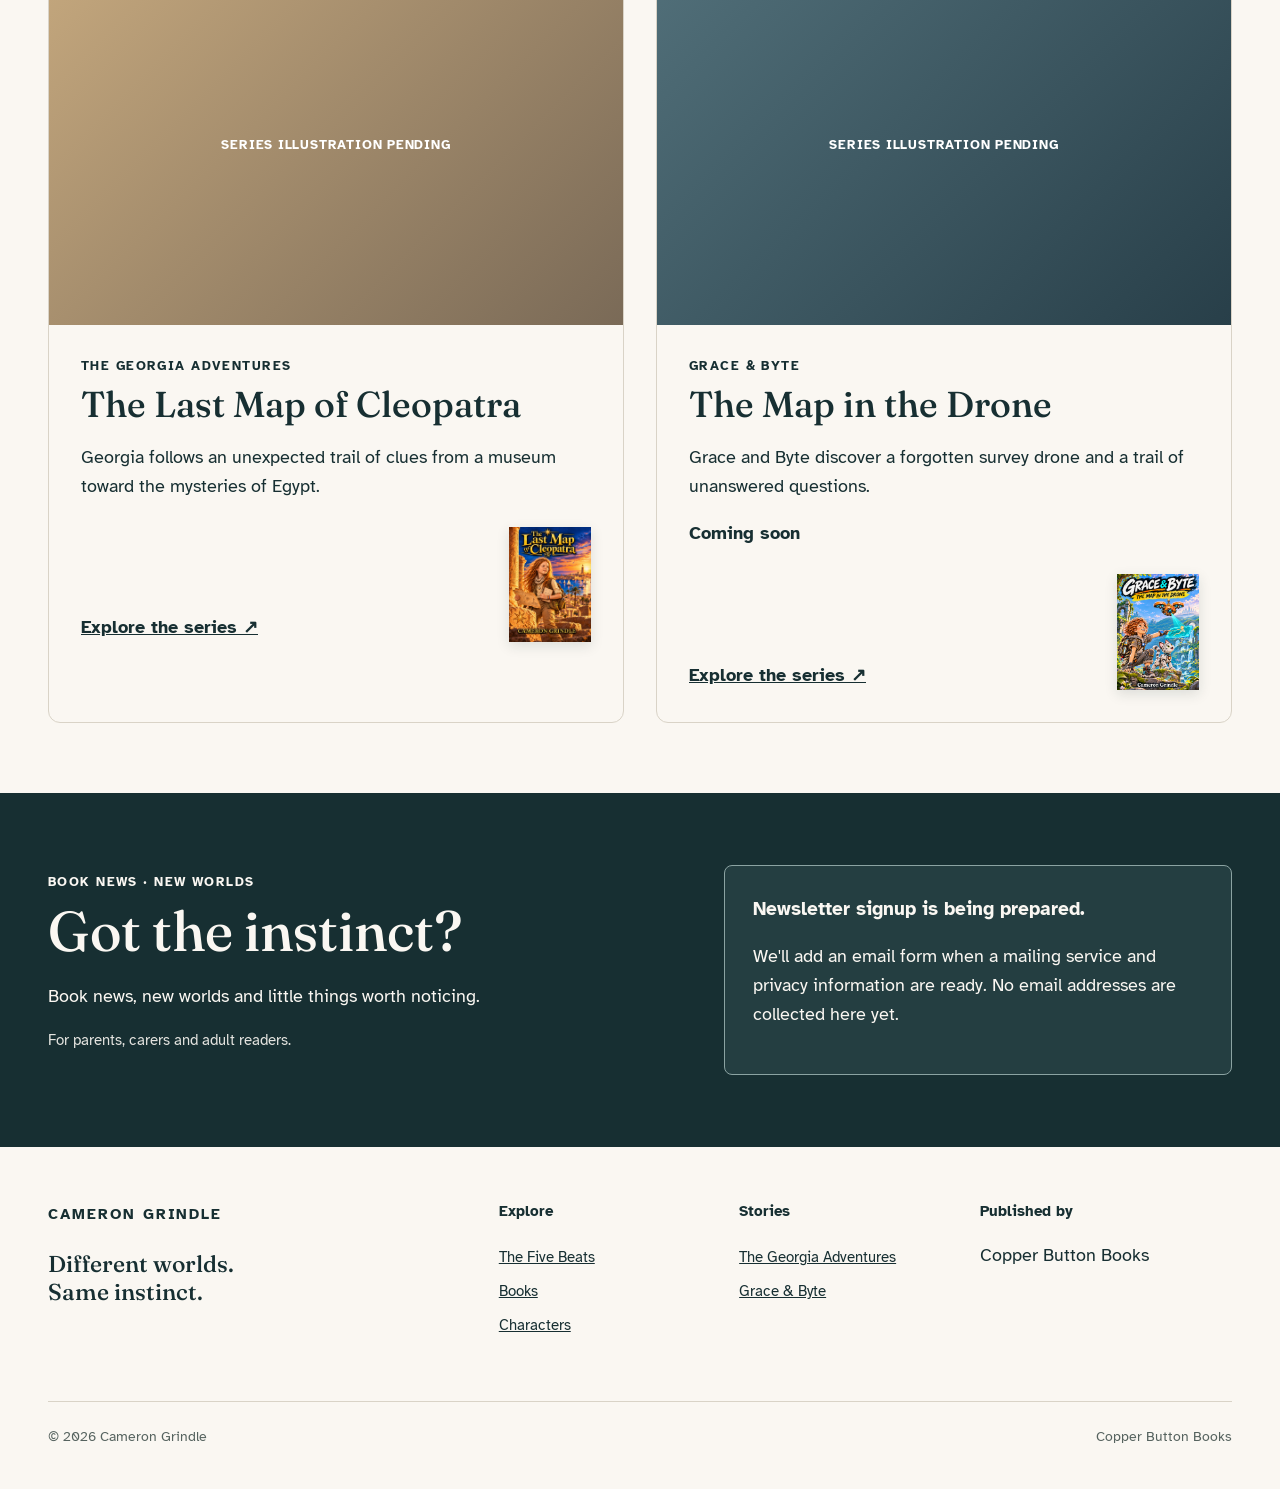
==== commit ec93ee51: "Prepare approved Beat 03 Follow scenes and comparison" ====
--- a/index.html
+++ b/index.html
@@ -91,7 +91,54 @@
 </div>
 <div class="beat-bottom"><div><a href="georgia-adventures.html">Georgia's world ↗</a><a href="grace-and-byte.html">Grace &amp; Byte's world ↗</a></div><a href="#beat-follow">Next beat: Follow ↓</a></div>
 </div></section>
-<section class="beat " id="beat-follow" aria-labelledby="heading-follow"><div class="shell"><div class="beat-overline"><span>03 / 05</span><span>follow it</span></div><h3 id="heading-follow">Follow<em>.</em></h3><p class="beat-lead">Curiosity becomes a path.</p><div class="frames"><figure class="frame georgia"><div class="art" role="img" aria-label="Development illustration placeholder for Georgia's historical mystery at the follow beat"><div class="land back"></div><div class="land fore"></div><div class="path"></div><div class="curiosity"></div><i class="focus-marker" aria-hidden="true"></i><span class="pending">ARTWORK PENDING APPROVAL</span></div><figcaption><strong>Georgia</strong><span>The Georgia Adventures</span></figcaption></figure><figure class="frame grace"><div class="art" role="img" aria-label="Development illustration placeholder for Grace and Byte's futuristic adventure at the follow beat"><div class="land back"></div><div class="land fore"></div><div class="path"></div><div class="curiosity"></div><i class="focus-marker" aria-hidden="true"></i><span class="pending">ARTWORK PENDING APPROVAL</span></div><figcaption><strong>Grace &amp; Byte</strong><span>Grace &amp; Byte</span></figcaption></figure></div><button class="compare" type="button" aria-expanded="false" aria-controls="compare-follow">Compare the clues <span aria-hidden="true">＋</span></button><div class="comparison" id="compare-follow" hidden><p class="editor-note">Development preview — scene-specific notes will be added only after the illustrations and manuscript details are approved.</p><div class="comparison-cols"><p><b>Georgia:</b> This area will describe her approved observation in the completed illustration.</p><p><b>Grace &amp; Byte:</b> This area will describe the matching moment in the other world.</p></div></div><h4 class="card-subheading">Inside the story</h4><div class="insights"><details ><summary>Georgia <span>Character moment +</span></summary><p>Approved character voice, question and dialogue will appear here after editorial review.</p><a href="georgia-adventures.html">Explore The Georgia Adventures ↗</a></details><details ><summary>Grace <span>Character moment +</span></summary><p>Approved character voice, question and dialogue will appear here after editorial review.</p><a href="grace-and-byte.html">Explore Grace &amp; Byte ↗</a></details></div><div class="beat-bottom"><div><a href="georgia-adventures.html">Georgia's world ↗</a><a href="grace-and-byte.html">Grace &amp; Byte's world ↗</a></div><a href="#beat-dare">Next beat: Dare ↓</a></div></div></section>
+<section class="beat beat--follow" id="beat-follow" aria-labelledby="heading-follow">
+<div class="shell">
+<div class="beat-overline"><span>03 / 05</span><span>follow it</span></div>
+<h3 id="heading-follow">Follow<em>.</em></h3>
+<p class="beat-lead">A question becomes a direction.</p>
+<div class="frames follow-frames">
+<figure class="frame georgia follow-frame">
+<div class="art follow-art" role="img" aria-label="Artwork awaiting upload: Georgia following old stone steps toward a ruined hilltop tower.">
+<div class="land back"></div><div class="land fore"></div><div class="path"></div><div class="curiosity"></div>
+<img class="follow-image" src="georgia-follow-approved.webp" width="1672" height="941" loading="lazy" decoding="async" alt="Georgia climbs mossy stone steps between wildflowers and a ruined arch, looking ahead to a lone tower on a green ridge." onload="this.parentElement.classList.add('has-approved-art');this.parentElement.removeAttribute('role');this.parentElement.removeAttribute('aria-label')" onerror="this.remove()">
+<i class="focus-marker follow-marker follow-marker--steps" aria-hidden="true"></i>
+<i class="focus-marker follow-marker follow-marker--tower" aria-hidden="true"></i>
+<span class="pending">ARTWORK AWAITING UPLOAD</span>
+</div>
+<figcaption><strong>Georgia</strong><span>The Georgia Adventures</span></figcaption>
+<p class="follow-observation">An overlooked route leads towards the distant tower.</p>
+</figure>
+<figure class="frame grace follow-frame">
+<div class="art follow-art" role="img" aria-label="Artwork awaiting upload: Grace and Byte following a technology clue through a thriving future city.">
+<div class="land back"></div><div class="land fore"></div><div class="path"></div><div class="curiosity"></div>
+<img class="follow-image" src="grace-byte-follow-approved.webp" width="1672" height="941" loading="lazy" decoding="async" alt="Grace and her white-and-silver robotic cat Byte travel together through a busy, green future city, looking towards a glowing digital map with a destination marker." onload="this.parentElement.classList.add('has-approved-art');this.parentElement.removeAttribute('role');this.parentElement.removeAttribute('aria-label')" onerror="this.remove()">
+<i class="focus-marker follow-marker follow-marker--destination" aria-hidden="true"></i>
+<span class="pending">ARTWORK AWAITING UPLOAD</span>
+</div>
+<figcaption><strong>Grace &amp; Byte</strong><span>Grace &amp; Byte</span></figcaption>
+<p class="follow-observation">A new destination draws them across the city.</p>
+</figure>
+</div>
+<button class="compare" type="button" aria-expanded="false" aria-controls="compare-follow">Look closer: what are they following? <span aria-hidden="true">＋</span></button>
+<div class="comparison comparison--follow" id="compare-follow" hidden>
+<div class="comparison-cols">
+<p><strong>Georgia</strong><span>The overgrown steps lead away from the obvious route. Georgia trusts her hunch and follows them towards the tower on the ridge.</span></p>
+<p><strong>Grace &amp; Byte</strong><span>A destination appears on a glowing city map. Grace and Byte head towards it, following the clue into a busy world full of possibilities.</span></p>
+</div>
+<p class="comparison-connection"><strong>Same instinct.</strong> The question gives them a direction — and they follow it.</p>
+</div>
+<h4 class="card-subheading">Meet the curious minds</h4>
+<div class="insights insights--follow">
+<div class="insight-column">
+<details><summary>Georgia <span>About Georgia +</span></summary><p>Georgia doesn't always take the obvious route. Her curiosity leads her to overlooked places and unexpected discoveries.</p><a href="georgia-adventures.html">Explore The Georgia Adventures ↗</a></details>
+</div>
+<div class="insight-column">
+<details><summary>Grace <span>About Grace +</span></summary><p>When a promising lead appears, Grace is ready to follow it and find out where it goes.</p><a href="grace-and-byte.html">Explore Grace &amp; Byte ↗</a></details>
+<details><summary>Byte <span>About Byte +</span></summary><p>Byte keeps pace beside Grace, alert for whatever the trail might reveal.</p><a href="grace-and-byte.html">Explore Grace &amp; Byte ↗</a></details>
+</div>
+</div>
+<div class="beat-bottom"><div><a href="georgia-adventures.html">Georgia's world ↗</a><a href="grace-and-byte.html">Grace &amp; Byte's world ↗</a></div><a href="#beat-dare">Next beat: Dare ↓</a></div>
+</div></section>
 <section class="beat tinted" id="beat-dare" aria-labelledby="heading-dare"><div class="shell"><div class="beat-overline"><span>04 / 05</span><span>dare it</span></div><h3 id="heading-dare">Dare<em>.</em></h3><p class="beat-lead">A difficult choice becomes a brave step.</p><div class="frames"><figure class="frame georgia"><div class="art" role="img" aria-label="Development illustration placeholder for Georgia's historical mystery at the dare beat"><div class="land back"></div><div class="land fore"></div><div class="path"></div><div class="curiosity"></div><i class="focus-marker" aria-hidden="true"></i><span class="pending">ARTWORK PENDING APPROVAL</span></div><figcaption><strong>Georgia</strong><span>The Georgia Adventures</span></figcaption></figure><figure class="frame grace"><div class="art" role="img" aria-label="Development illustration placeholder for Grace and Byte's futuristic adventure at the dare beat"><div class="land back"></div><div class="land fore"></div><div class="path"></div><div class="curiosity"></div><i class="focus-marker" aria-hidden="true"></i><span class="pending">ARTWORK PENDING APPROVAL</span></div><figcaption><strong>Grace &amp; Byte</strong><span>Grace &amp; Byte</span></figcaption></figure></div><button class="compare" type="button" aria-expanded="false" aria-controls="compare-dare">Compare the choices <span aria-hidden="true">＋</span></button><div class="comparison" id="compare-dare" hidden><p class="editor-note">Development preview — scene-specific notes will be added only after the illustrations and manuscript details are approved.</p><div class="comparison-cols"><p><b>Georgia:</b> This area will describe her approved observation in the completed illustration.</p><p><b>Grace &amp; Byte:</b> This area will describe the matching moment in the other world.</p></div></div><h4 class="card-subheading">Inside the story</h4><div class="insights"><details ><summary>Georgia <span>Character moment +</span></summary><p>Approved character voice, question and dialogue will appear here after editorial review.</p><a href="georgia-adventures.html">Explore The Georgia Adventures ↗</a></details><details ><summary>Grace <span>Character moment +</span></summary><p>Approved character voice, question and dialogue will appear here after editorial review.</p><a href="grace-and-byte.html">Explore Grace &amp; Byte ↗</a></details></div><div class="beat-bottom"><div><a href="georgia-adventures.html">Georgia's world ↗</a><a href="grace-and-byte.html">Grace &amp; Byte's world ↗</a></div><a href="#beat-discover">Next beat: Discover ↓</a></div></div></section>
 <section class="beat " id="beat-discover" aria-labelledby="heading-discover"><div class="shell"><div class="beat-overline"><span>05 / 05</span><span>find it</span></div><h3 id="heading-discover">Discover<em>.</em></h3><p class="beat-lead">The world looks different once you know where to look.</p><div class="frames"><figure class="frame georgia"><div class="art" role="img" aria-label="Development illustration placeholder for Georgia's historical mystery at the discover beat"><div class="land back"></div><div class="land fore"></div><div class="path"></div><div class="curiosity"></div><i class="focus-marker" aria-hidden="true"></i><span class="pending">ARTWORK PENDING APPROVAL</span></div><figcaption><strong>Georgia</strong><span>The Georgia Adventures</span></figcaption></figure><figure class="frame grace"><div class="art" role="img" aria-label="Development illustration placeholder for Grace and Byte's futuristic adventure at the discover beat"><div class="land back"></div><div class="land fore"></div><div class="path"></div><div class="curiosity"></div><i class="focus-marker" aria-hidden="true"></i><span class="pending">ARTWORK PENDING APPROVAL</span></div><figcaption><strong>Grace &amp; Byte</strong><span>Grace &amp; Byte</span></figcaption></figure></div><button class="compare" type="button" aria-expanded="false" aria-controls="compare-discover">Compare the discoveries <span aria-hidden="true">＋</span></button><div class="comparison" id="compare-discover" hidden><p class="editor-note">Development preview — scene-specific notes will be added only after the illustrations and manuscript details are approved.</p><div class="comparison-cols"><p><b>Georgia:</b> This area will describe her approved observation in the completed illustration.</p><p><b>Grace &amp; Byte:</b> This area will describe the matching moment in the other world.</p></div></div><h4 class="card-subheading">Inside the story</h4><div class="insights"><details ><summary>Georgia <span>Character moment +</span></summary><p>Approved character voice, question and dialogue will appear here after editorial review.</p><a href="georgia-adventures.html">Explore The Georgia Adventures ↗</a></details><details ><summary>Grace <span>Character moment +</span></summary><p>Approved character voice, question and dialogue will appear here after editorial review.</p><a href="grace-and-byte.html">Explore Grace &amp; Byte ↗</a></details></div><div class="beat-bottom"><div><a href="georgia-adventures.html">Georgia's world ↗</a><a href="grace-and-byte.html">Grace &amp; Byte's world ↗</a></div><a href="#books">Explore the books ↓</a></div></div></section>
 <section class="characters" id="characters"><div class="shell"><p class="eyebrow">MEET THE CHARACTERS</p><h2>The people who follow the clues.</h2><p class="section-deck">Meet curious characters from different worlds. Their approved stories and portraits will be added as the art is finalised.</p><div class="character-grid"><a class="character-tile georgia-tile" href="#character-georgia"><div class="portrait" aria-hidden="true">G</div><strong>Georgia</strong><small>Meet Georgia ↗</small></a><a class="character-tile grace-tile" href="#character-grace"><div class="portrait" aria-hidden="true">G</div><strong>Grace</strong><small>Meet Grace ↗</small></a><a class="character-tile byte-tile" href="#character-byte"><div class="portrait" aria-hidden="true">B</div><strong>Byte</strong><small>Meet Byte ↗</small></a><div class="character-tile future-tile"><div class="portrait" aria-hidden="true">?</div><strong>Who's next?</strong><small>Future worlds belong here.</small></div></div></div></section>
--- a/five-beats.css
+++ b/five-beats.css
@@ -157,3 +157,23 @@
   min-width:0;
 }
 .insights--notice .insight-column details{width:100%}
+
+
+/* Beat 02 — Ask: approved paired scenes and quiet comparison emphasis. */
+.beat--ask .ask-art{aspect-ratio:1648/928;background:var(--tint)}
+.beat--ask .ask-image{position:absolute;inset:0;display:block;width:100%;height:100%;object-fit:cover}
+.beat--ask .ask-observation{margin:5px 2px 0;font-size:17px;line-height:1.55;color:var(--ink)}
+.beat--ask .ask-marker{width:40px;height:40px;pointer-events:none}
+.beat--ask .ask-marker--ruin{left:83%;top:15%}
+.beat--ask .ask-marker--submerged{left:67%;top:76%}
+.beat--ask .ask-marker--signal{left:72%;top:79%;border-color:#d6ffff;box-shadow:0 0 0 2px var(--ink),0 0 18px rgba(82,196,197,.5)}
+.beat--ask .ask-frames.is-comparing .ask-image{filter:brightness(.93)}
+.beat--ask .ask-frames.is-comparing .ask-marker{display:block}
+.beat--ask .comparison--ask .comparison-cols p{margin:0}
+.beat--ask .comparison--ask .comparison-cols strong{display:block;font-size:18px;margin-bottom:5px}
+.beat--ask .comparison--ask .comparison-cols span{display:block}
+.beat--ask .comparison--ask .comparison-connection{border-top:1px solid var(--stone);margin:17px 0 0;padding-top:14px}
+.insights--ask .insight-column{display:flex;flex-direction:column;gap:16px;min-width:0}
+.insights--ask .insight-column details{width:100%}
+@media(max-width:767px){.beat--ask .ask-observation{font-size:16px}}
+@media(prefers-reduced-motion:no-preference){.beat--ask .ask-image{transition:filter .22s ease}}
